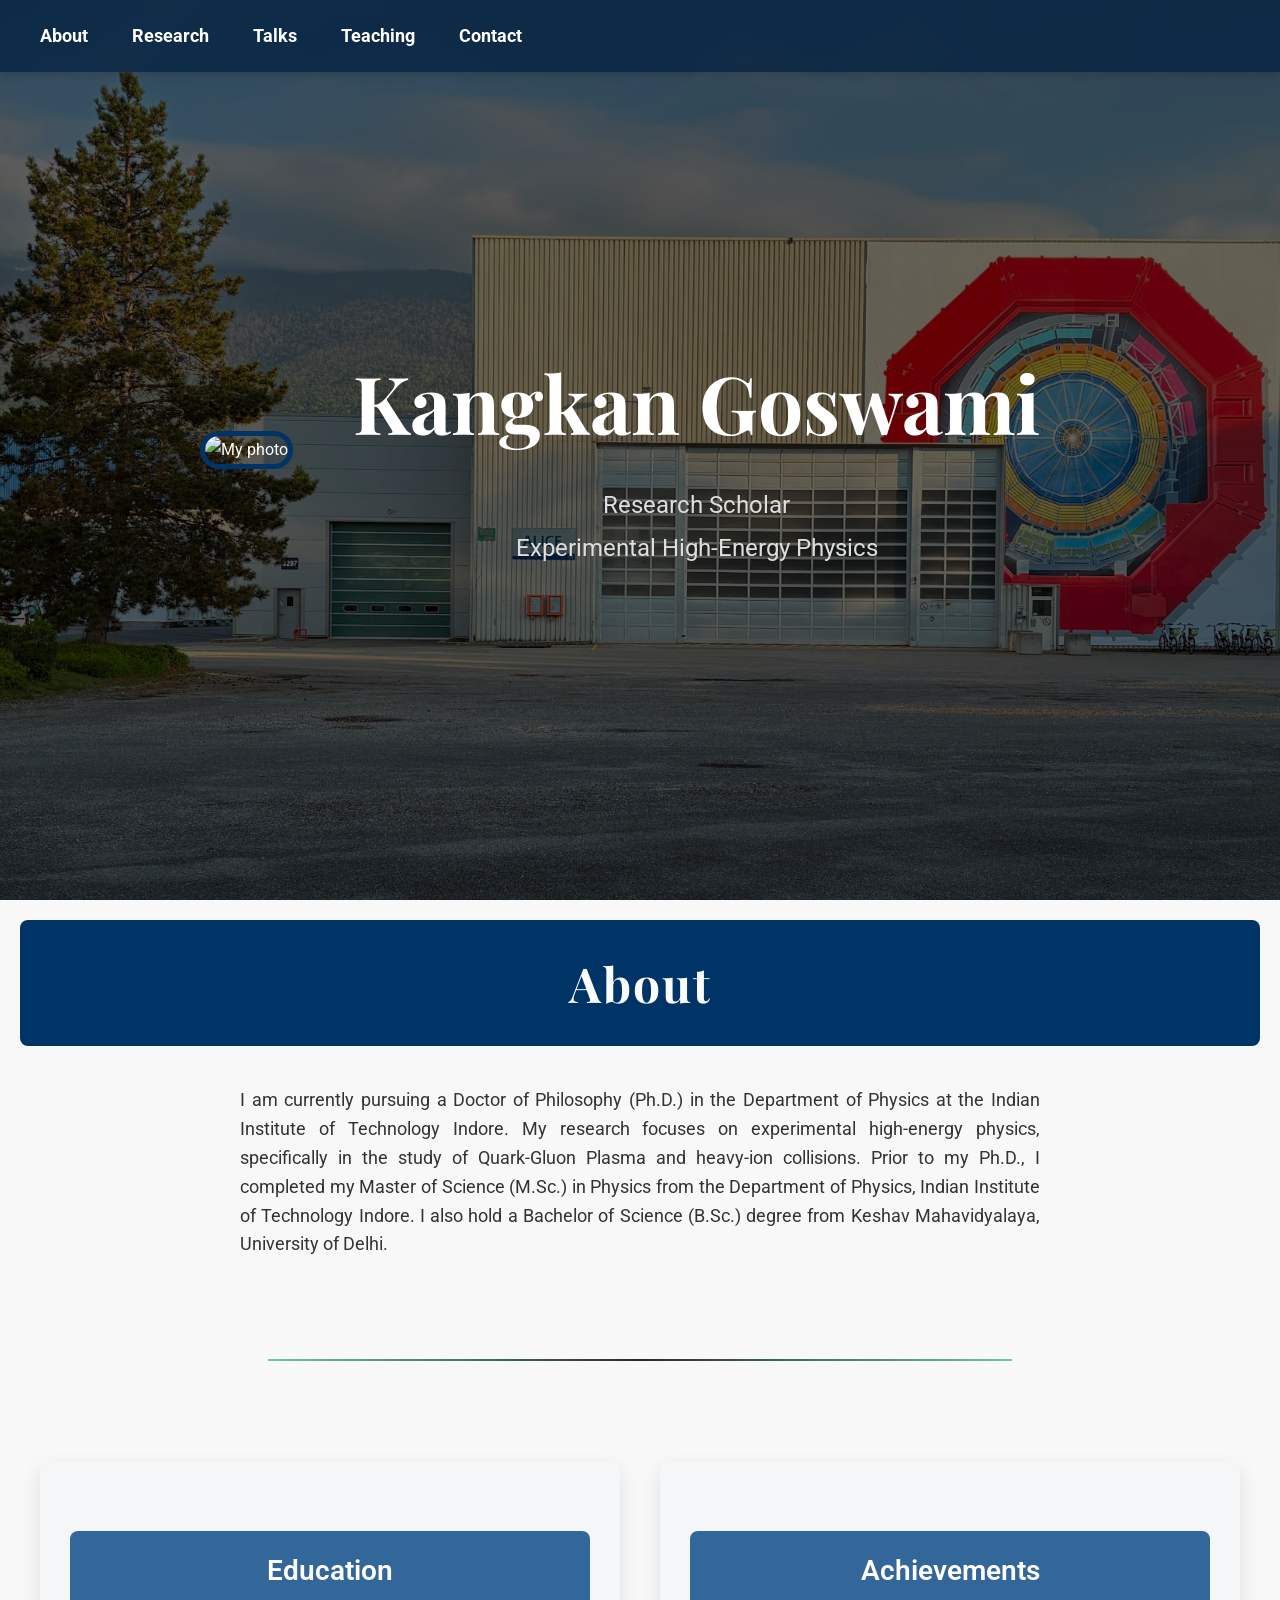
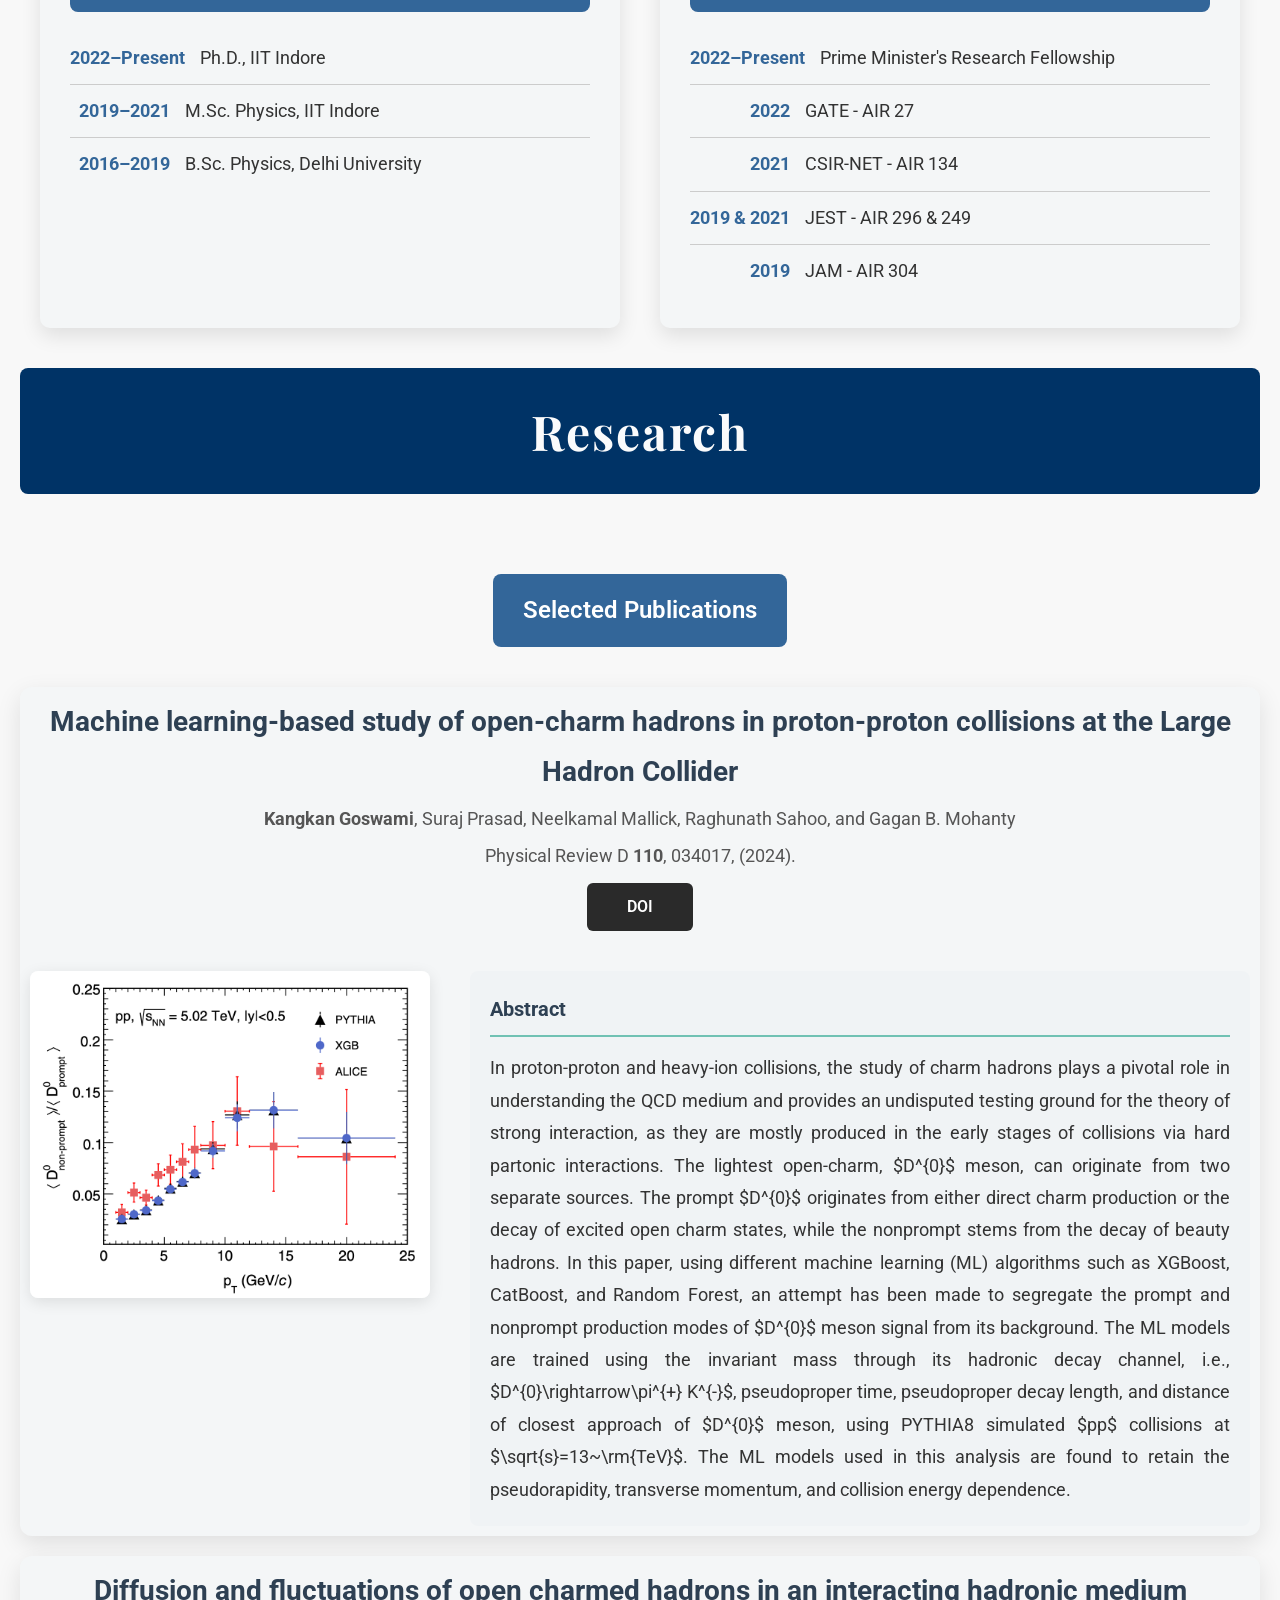
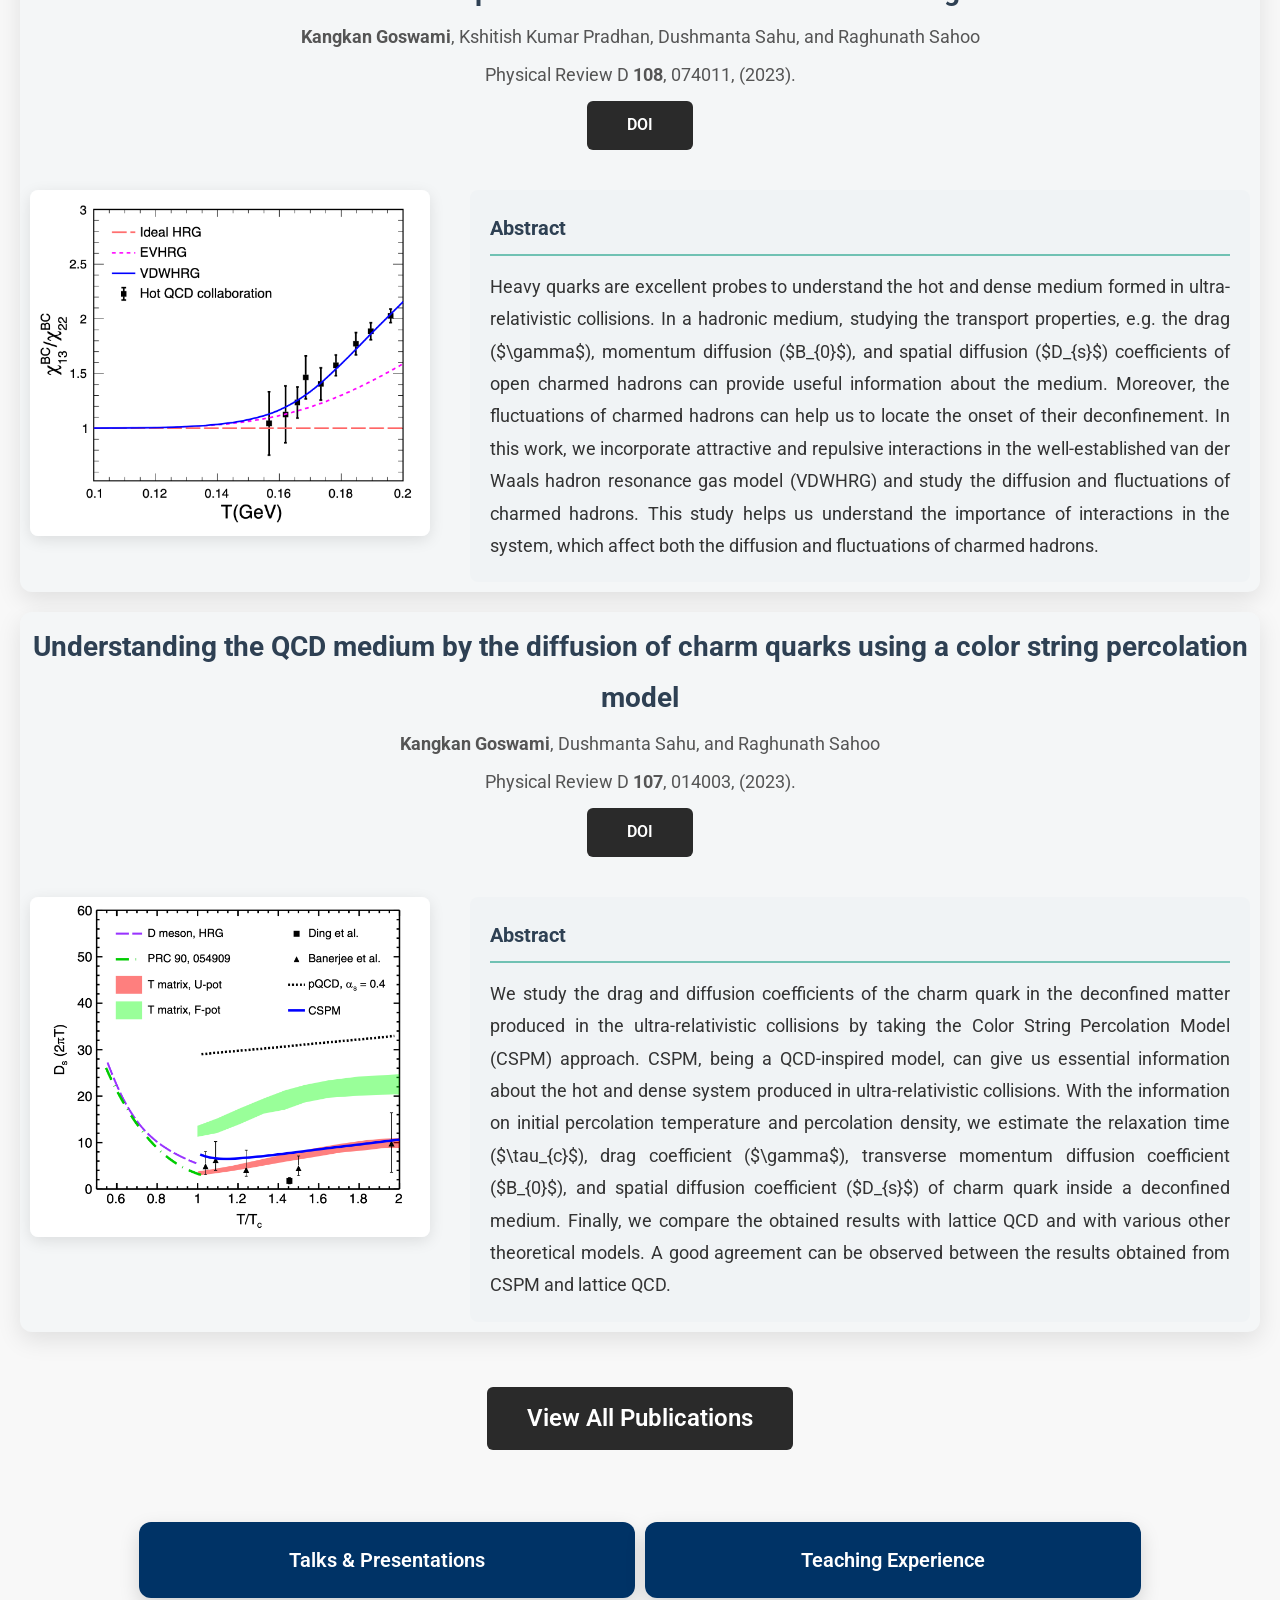
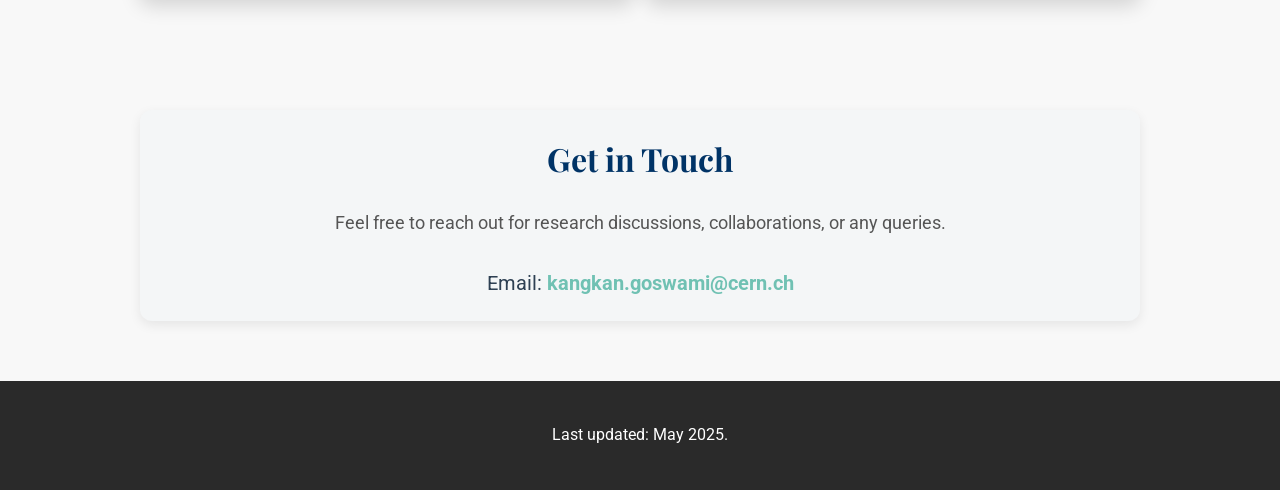
==== index.html @ 50101efd "Update index.html" ====
<!DOCTYPE html>
<html lang="en">
<head>
  <meta charset="UTF-8">
  <meta name="viewport" content="width=device-width, initial-scale=1">
  <title>Kangkan Goswami</title>
  <!-- Google Fonts for typography -->
  <link href="https://fonts.googleapis.com/css2?family=Roboto:wght@400;500;700&family=Playfair+Display:wght@400;700&display=swap" rel="stylesheet">
  
<!---For LaTeX text---->
  <script>
    MathJax = {
      tex: {
        inlineMath: [['$', '$'], ['\\(', '\\)']],
        displayMath: [['$$', '$$'], ['\\[', '\\]']]
      },
      svg: {
        fontCache: 'global'
      }
    };
    </script>
    
    <!-- MathJax Loading -->
    <script src="https://polyfill.io/v3/polyfill.min.js?features=es6"></script>
    <script id="MathJax-script" defer src="https://cdn.jsdelivr.net/npm/mathjax@3/es5/tex-mml-chtml.js"></script>
    
    
    <style>
    /* Reset and Basic Setup */
    * {
      margin: 0;
      padding: 0;
      box-sizing: border-box;
    }

    html, body {
      font-family: 'Roboto', sans-serif;
      background-color: #f8f8f8;
      color: #333;
      scroll-behavior: smooth;
    }

    /* Global Styles */
    body {
      line-height: 1.8;
      overflow-x: hidden;
    }

    header {
  background: #2a2a2a;
  background-image: url('bkg.jpg');
  background-size: cover;
  background-position: center;
  color: #fff;
  height: 100vh;
  display: flex;
  justify-content: center;
  align-items: center;
  text-align: center;
  padding: 0 20px;
  position: relative;
  overflow: hidden;
  animation: slideInHeader 2s ease-out;
}

header::before {
  content: "";
  position: absolute;
  top: 0;
  left: 0;
  width: 100%;
  height: 100%;
  background: rgba(0, 0, 0, 0.6);
  z-index: 1;
}

.header-content {
  display: flex;
  flex-direction: row;
  gap: 60px;
  align-items: center;
  z-index: 2;
}

.text-content {
  margin-right: 40px;
}

.text-content h1 {
  font-family: 'Playfair Display', serif;
  font-size: 80px;
  font-weight: 700;
  margin-bottom: 10px;
  color: #ffffff;
  opacity: 1;
  
}

.text-content p {
  font-size: 24px;
  color: #ddd;
  opacity: 0;
  animation: fadeIn 1s forwards 2s;
}

.image-content img {
  width: 300px;
  height: 300px;
  object-fit: cover;
  border-radius: 20px;
  border: 5px solid #003366;
}
.article-content-wrapper {
  display: flex;
  justify-content: space-between;
  gap: 40px;
  margin-top: 30px;
  align-items: flex-start;
}

.article-plot-single {
  flex: 0 0 40%; /* Don't grow, don't shrink, start at 50% width */
  max-width: 400px; /* Maximum size */
  min-width: 250px; /* Minimum size */
}

.article-plot-single img {
  width: 100%;
  height: auto;
  border-radius: 8px;
  box-shadow: 0 4px 15px rgba(0,0,0,0.1);
}

.article-abstract {
  flex: 1;
  padding: 20px;
  background-color: #f0f3f5;
  border-radius: 8px;
}

.article-abstract h4 {
  font-size: 20px;
  color: #2e4053;
  margin-bottom: 15px;
  padding-bottom: 8px;
  border-bottom: 2px solid #70c1b3;
}

@media (max-width: 768px) {
  .article-content-wrapper {
    flex-direction: column;
  }
  
  .article-plot-single {
    width: 100%;
  }
}

    /* Navbar */
nav {
  position: fixed;
  top: 0;
  width: 100%;
  background-color: rgba(0, 31, 63, 0.7);
  backdrop-filter: blur(8px);
  -webkit-backdrop-filter: blur(8px);
  padding: 20px;
  z-index: 1000;
  box-shadow: 0 4px 6px rgba(0, 0, 0, 0.1);
  animation: slideInNav 1s ease-out;
  transition: top 0.4s ease;
}

nav.hidden {
  top: -100px; /* Hide nav outside viewport */
}

nav a {
  text-decoration: none;
  color: #fff;
  font-weight: bold;
  margin: 0 20px;
  font-size: 18px;
  transition: all 0.3s ease-in-out;
}

nav a:hover {
  color: #c0deb4;
  transform: translateY(-2px);
}

nav a.active {
  color: #70c1b3;
  border-bottom: 2px solid #70c1b3;
}
    /* Section Styles */
    section {
      padding: 20px 20px;
      min-height: 20vh;
      display: flex;
      flex-direction: column;
      justify-content: center;
      align-items: center;
      color: #333;
      animation: fadeIn 1.5s forwards;
    }

  .section-header {
  font-family: 'Playfair Display', serif;
  font-size: 48px;
  font-weight: bold;
  margin-bottom: 40px;
  color: #fafbfc;
  opacity: 1;
  background-color: #003366 ;
  text-align: center;
  width: 100%;
  padding: 20px;
  box-sizing: border-box;
  letter-spacing: 2px; /* NEW: subtle spacing */
  border-radius: 8px; /* NEW: softer design */
}
.description {
  max-width: 800px;
  text-align: justify;
  font-size: 18px;
  line-height: 1.6;
  margin-bottom: 40px;
}
.about-content {
  display: flex;
  flex-wrap: wrap;
  justify-content: center;
  gap: 40px;
  margin-top: 40px;
  width: 100%;
  max-width: 1200px;
}

.about-column {
  flex: 1 1 400px; /* grow, shrink, minimum width */
  background-color: #f4f6f7;
  padding: 30px;
  border-radius: 10px;
  box-shadow: 0px 8px 20px rgba(0, 0, 0, 0.1);
}

.about-column .subheader {
  background-color: #336699;
  color: #ffffff;
  font-size: 28px;
  margin-bottom: 20px;
  text-align: center;
}

.timeline {
  list-style: none;
  padding: 0;
}

.timeline li {
  padding: 10px 0;
  border-bottom: 1px solid #ccc;
  font-size: 18px;
  display: flex;
  align-items: center;
}

.timeline li:last-child {
  border-bottom: none;
}

.year {
  font-weight: bold;
  color: #336699;
  margin-right: 15px;
  min-width: 100px;
  text-align: right;
}
.section-separator {
  border: none;
  height: 2px;
  background: linear-gradient(to right, #70c1b3, #2a2a2a, #70c1b3);
  margin: 60px 0;
  width: 60%;
  opacity: 0.7;
  animation: fadeIn 1s forwards;
}
    .subheader {
      background-color: #336699;
      padding: 15px 30px;
      border-radius: 8px;
      font-size: 24px;
      font-weight: 600;
      color: #ffffff;
      margin-top: 40px;
      margin-bottom: 30px;
      opacity: 1;
    }

.research-article {
  background-color: #f4f6f7;
  padding: 10px;
  margin: 10px 0;
  border-radius: 12px;
  box-shadow: 0 8px 24px rgba(0,0,0,0.1);
  display: flex;
  flex-direction: column;
  gap: 10px;
  animation: fadeIn 1.5s forwards;
}

.article-info {
  text-align: center;
}

.article-title {
  font-size: 28px;
  color: #2e4053;
  margin-bottom: 5px;
}

.article-authors, .article-journal {
  font-size: 18px;
  color: #555;
  margin: 5px 0;
}

.doi-button {
  display: inline-block;
  margin-top: 5px;
  background-color: #2A2A2A;
  color: white;
  padding: 10px 40px;
  border-radius: 6px;
  text-decoration: none;
  font-weight: 600;
  transition: background-color 0.3s;
}

.doi-button:hover {
  background-color: #8ebae7;
  color: #2A2A2A;
  transform: translateY(-1px);
  
}
.contact-section {
  padding: 20px 20px;
  text-align: center;
  background-color: #f4f6f7;
  border-radius: 12px;
  margin: 60px auto;
  max-width: 1000px; /* <-- smaller width */
  box-shadow: 0 4px 12px rgba(0,0,0,0.08);
}

.contact-header {
  font-family: 'Playfair Display', serif;
  font-size: 32px; /* Slightly smaller header */
  color: #003366;
  margin-bottom: 20px;
}

.contact-description {
  font-size: 18px;
  color: #555;
  margin-bottom: 25px;
}

.contact-email {
  font-size: 20px;
  color: #2e4053;
}

.contact-link {
  color: #70c1b3;
  font-weight: bold;
  text-decoration: none;
  transition: color 0.3s;
}

.contact-link:hover {
  color: #003366;
  text-decoration: underline;
}
.article-plots {
  display: flex;
  justify-content: center;
  gap: 20px;
  flex-wrap: wrap;
}

.article-plots img {
  width: 45%;
  height: auto;
  border-radius: 8px;
  box-shadow: 0 4px 15px rgba(0,0,0,0.1);
}

.article-abstract {
  font-size: 18px;
  color: #333;
  text-align: justify;
}
.conference-proceeding {
  background-color: #f4f6f7;
  padding: 20px;
  margin: 30px 0;
  border-radius: 12px;
  box-shadow: 0 8px 24px rgba(0,0,0,0.1);
  text-align: center;
  animation: fadeIn 1.5s forwards;
}

.proceeding-title {
  font-size: 24px;
  color: #2e4053;
  margin-bottom: 10px;
}

.button-container {
  display: flex;
  width: 100%;
  justify-content: center;
  gap: 10px;
  margin-top: 10px;
  margin-bottom: 10px;
  flex-wrap: wrap;
}

.button-container {
  display: flex;
  justify-content: center;
  gap: 10px;
  margin-top: 10px;
  margin-bottom: 10px;
  flex-wrap: wrap;
}

.custom-button {
  flex: 0 0 40%; /* ~40% width */
  text-align: center;
  padding: 20px 0;
  background: #003366;
  color: white;
  text-decoration: none;
  font-size: 20px;
  font-weight: 600;
  border-radius: 12px;
  transition: all 0.4s ease;
  box-shadow: 0px 8px 20px rgba(0, 0, 0, 0.15);
}

.custom-button:hover {
  transform: translateY(-10px);
  background: #ffffff;
  color: #003366;
  box-shadow: 0px 12px 24px rgba(0, 0, 0, 0.2);
}

.proceeding-journal {
  font-size: 18px;
  color: #555;
  margin-bottom: 15px;
}

mjx-container[jax="CHTML"] {
      display: inline-block;
      vertical-align: middle;
    }

    footer {
      background: #2a2a2a;
      color: #fff;
      padding: 40px 20px;
      text-align: center;
      animation: fadeIn 1s forwards 3s;
    }

    a.footer-link {
      color: #70c1b3;
      text-decoration: none;
    }

    a.footer-link:hover {
      text-decoration: underline;
    }

    .highlight {
      color: #70c1b3;
    }


    /* Keyframes */
    @keyframes fadeIn {
      0% { opacity: 0; }
      100% { opacity: 1; }
    }

    @keyframes slideInHeader {
      0% { transform: translateY(-50px); opacity: 0; }
      100% { transform: translateY(0); opacity: 1; }
    }

    @keyframes slideInNav {
      0% { transform: translateY(-100%); }
      100% { transform: translateY(0); }
    }
  </style>
  
</head>

<body>

<nav>
  <a href="index.html#about">About</a>
  <a href="index.html#research">Research</a>
  <a href="talks.html">Talks</a>
  <a href="teaching.html">Teaching</a>
  <a href="index.html#contact">Contact</a>
</nav>

<header>
  <div class="header-content">
    <div class="image-content">
      <img src="kangkan.JPG" alt="My photo">
    </div>
    <div class="text-content">
      <h1>Kangkan Goswami</h1>
      <p>Research Scholar</p>
      <p>Experimental High-Energy Physics</p>
    </div>
  </div>
</header>

<section id="about">
    <div class="section-header">About</div>
    <p class="description">I am currently pursuing a Doctor of Philosophy (Ph.D.) in the Department of Physics at the Indian Institute of Technology Indore. My research focuses on experimental high-energy physics, specifically in the study of Quark-Gluon Plasma and heavy-ion collisions.
        Prior to my Ph.D., I completed my Master of Science (M.Sc.) in Physics from the Department of Physics, Indian Institute of Technology Indore. I also hold a Bachelor of Science (B.Sc.) degree from Keshav Mahavidyalaya, University of Delhi.</p>
        
        <hr class="section-separator">


        <div class="about-content">
          <div class="about-column">
            <div class="subheader">Education</div>
            <ul class="timeline">
              <li><span class="year">2022–Present</span> Ph.D., IIT Indore</li>
              <li><span class="year">2019–2021</span> M.Sc. Physics, IIT Indore</li>
              <li><span class="year">2016–2019</span> B.Sc. Physics, Delhi University</li>
            </ul>
          </div>
          
          <div class="about-column">
            <div class="subheader">Achievements</div>
            <ul class="timeline">
              <li><span class="year">2022–Present</span> Prime Minister's Research Fellowship</li>
              <li><span class="year">2022</span> GATE - AIR 27</li>
              <li><span class="year">2021</span> CSIR-NET - AIR 134</li>
              <li><span class="year">2019 & 2021</span> JEST - AIR 296 & 249</li>
              <li><span class="year">2019</span> JAM - AIR 304</li>
            </ul>
          </div>
        </div>
  </section>

  <section id="research">
    <div class="section-header">Research</div>
    <div class="subheader">Selected Publications</div>

    <div class="research-article">
      <div class="article-info">
        <h3 class="article-title">Machine learning-based study of open-charm hadrons in proton-proton collisions at the Large Hadron Collider</h3>
        <p class="article-authors"><strong>Kangkan Goswami</strong>, Suraj Prasad, Neelkamal Mallick, Raghunath Sahoo, and Gagan B. Mohanty</p>
        <p class="article-journal">Physical Review D <strong>110</strong>, 034017, (2024).</p>
        <a href="https://doi.org/10.1103/PhysRevD.110.034017" target="_blank" class="doi-button">DOI</a>
      </div>
    
      <div class="article-content-wrapper">
        <div class="article-plot-single">
          <img src="Paper3.png" alt="Main plot from the article">
        </div>
        <div class="article-abstract">
          <h4>Abstract</h4>
          <p>In proton-proton and heavy-ion collisions, the study of charm hadrons plays a pivotal role in understanding the QCD medium and provides an undisputed testing ground for the theory of strong interaction, as they are mostly produced in the early stages of collisions via hard partonic interactions. The lightest open-charm, $D^{0}$ meson, can originate from two separate sources. The prompt $D^{0}$ originates from either direct charm production or the decay of excited open charm states, while the nonprompt stems from the decay of beauty hadrons. In this paper, using different machine learning (ML) algorithms such as XGBoost, CatBoost, and Random Forest, an attempt has been made to segregate the prompt and nonprompt production modes of $D^{0}$ meson signal from its background. The ML models are trained using the invariant mass through its hadronic decay channel, i.e., $D^{0}\rightarrow\pi^{+} K^{-}$, pseudoproper time, pseudoproper decay length, and distance of closest approach of $D^{0}$ meson, using PYTHIA8 simulated $pp$ collisions at $\sqrt{s}=13~\rm{TeV}$. The ML models used in this analysis are found to retain the pseudorapidity, transverse momentum, and collision energy dependence. 
          </p>
        </div>
      </div>
    </div>


    <div class="research-article">
      <div class="article-info">
        <h3 class="article-title">Diffusion and fluctuations of open charmed hadrons in an interacting hadronic medium</h3>
        <p class="article-authors"><strong>Kangkan Goswami</strong>, Kshitish Kumar Pradhan, Dushmanta Sahu, and Raghunath Sahoo</p>
        <p class="article-journal">Physical Review D <strong>108</strong>, 074011, (2023).</p>
        <a href="https://doi.org/10.1103/PhysRevD.108.074011" target="_blank" class="doi-button">DOI</a>
      </div>
    
      <div class="article-content-wrapper">
        <div class="article-plot-single">
          <img src="Paper2.png" alt="Main plot from the article">
        </div>
        <div class="article-abstract">
          <h4>Abstract</h4>
          <p>Heavy quarks are excellent probes to understand the hot and dense medium formed in ultra-relativistic collisions. In a hadronic medium, studying the transport properties, e.g. the drag ($\gamma$), momentum diffusion ($B_{0}$), and spatial diffusion ($D_{s}$) coefficients of open charmed hadrons can provide useful information about the medium. Moreover, the fluctuations of charmed hadrons can help us to locate the onset of their deconfinement. In this work, we incorporate attractive and repulsive interactions in the well-established van der Waals hadron resonance gas model (VDWHRG) and study the diffusion and fluctuations of charmed hadrons. This study helps us understand the importance of interactions in the system, which affect both the diffusion and fluctuations of charmed hadrons.

          </p>
        </div>
      </div>
    </div>

    


    <div class="research-article">
      <div class="article-info">
        <h3 class="article-title">Understanding the QCD medium by the diffusion of charm quarks using a color string percolation model</h3>
        <p class="article-authors"><strong>Kangkan Goswami</strong>, Dushmanta Sahu, and Raghunath Sahoo</p>
        <p class="article-journal">Physical Review D <strong>107</strong>, 014003, (2023).</p>
        <a href="https://doi.org/10.1103/PhysRevD.107.014003" target="_blank" class="doi-button">DOI</a>
      </div>
    
      <div class="article-content-wrapper">
        <div class="article-plot-single">
          <img src="Paper1.png" alt="Main plot from the article">
        </div>
        <div class="article-abstract">
          <h4>Abstract</h4>
          <p>We study the drag and diffusion coefficients of the charm quark in the deconfined matter produced in the ultra-relativistic collisions by taking the Color String Percolation Model (CSPM) approach. CSPM, being a QCD-inspired model, can give us essential information about the hot and dense system produced in ultra-relativistic collisions. With the information on initial percolation temperature and percolation density, we estimate the relaxation time ($\tau_{c}$), drag coefficient ($\gamma$), transverse momentum diffusion coefficient ($B_{0}$), and spatial diffusion coefficient ($D_{s}$) of charm quark inside a deconfined medium. Finally, we compare the obtained results with lattice QCD and with various other theoretical models. A good agreement can be observed between the results obtained from CSPM and lattice QCD.

          </p>
        </div>
      </div>
    </div>


    <div style="text-align: center; margin-top: 40px;">
      <a href="publications.html" class="doi-button" style="font-size: 24px;">View All Publications</a>
    </div>
</section>

<section id="teaching">
  <div class="button-container">
    <a href="talks.html" class="custom-button talks">Talks & Presentations</a>
    <a href="teaching.html" class="custom-button teaching">Teaching Experience</a>
  </div>
  
</section>

<section id="contact" class="contact-section">
  <h2 class="contact-header">Get in Touch</h2>
  <p class="contact-description">Feel free to reach out for research discussions, collaborations, or any queries.</p>
  <p class="contact-email">Email: <a class="contact-link" href="mailto:kangkan.goswami@cern.ch">kangkan.goswami@cern.ch</a></p>
</section>

<footer>
  Last updated: May 2025. 
</footer>

<script>
  document.addEventListener("DOMContentLoaded", function() {
    let lastScrollTop = 0;
    const nav = document.querySelector("nav");
  
    window.addEventListener("scroll", function() {
      let scrollTop = window.pageYOffset || document.documentElement.scrollTop;
  
      if (scrollTop > lastScrollTop) {
        // Scroll down
        nav.classList.add("hidden");
      } else {
        // Scroll up
        nav.classList.remove("hidden");
      }
      lastScrollTop = scrollTop;
    });
  });
  </script>
</body>
</html>
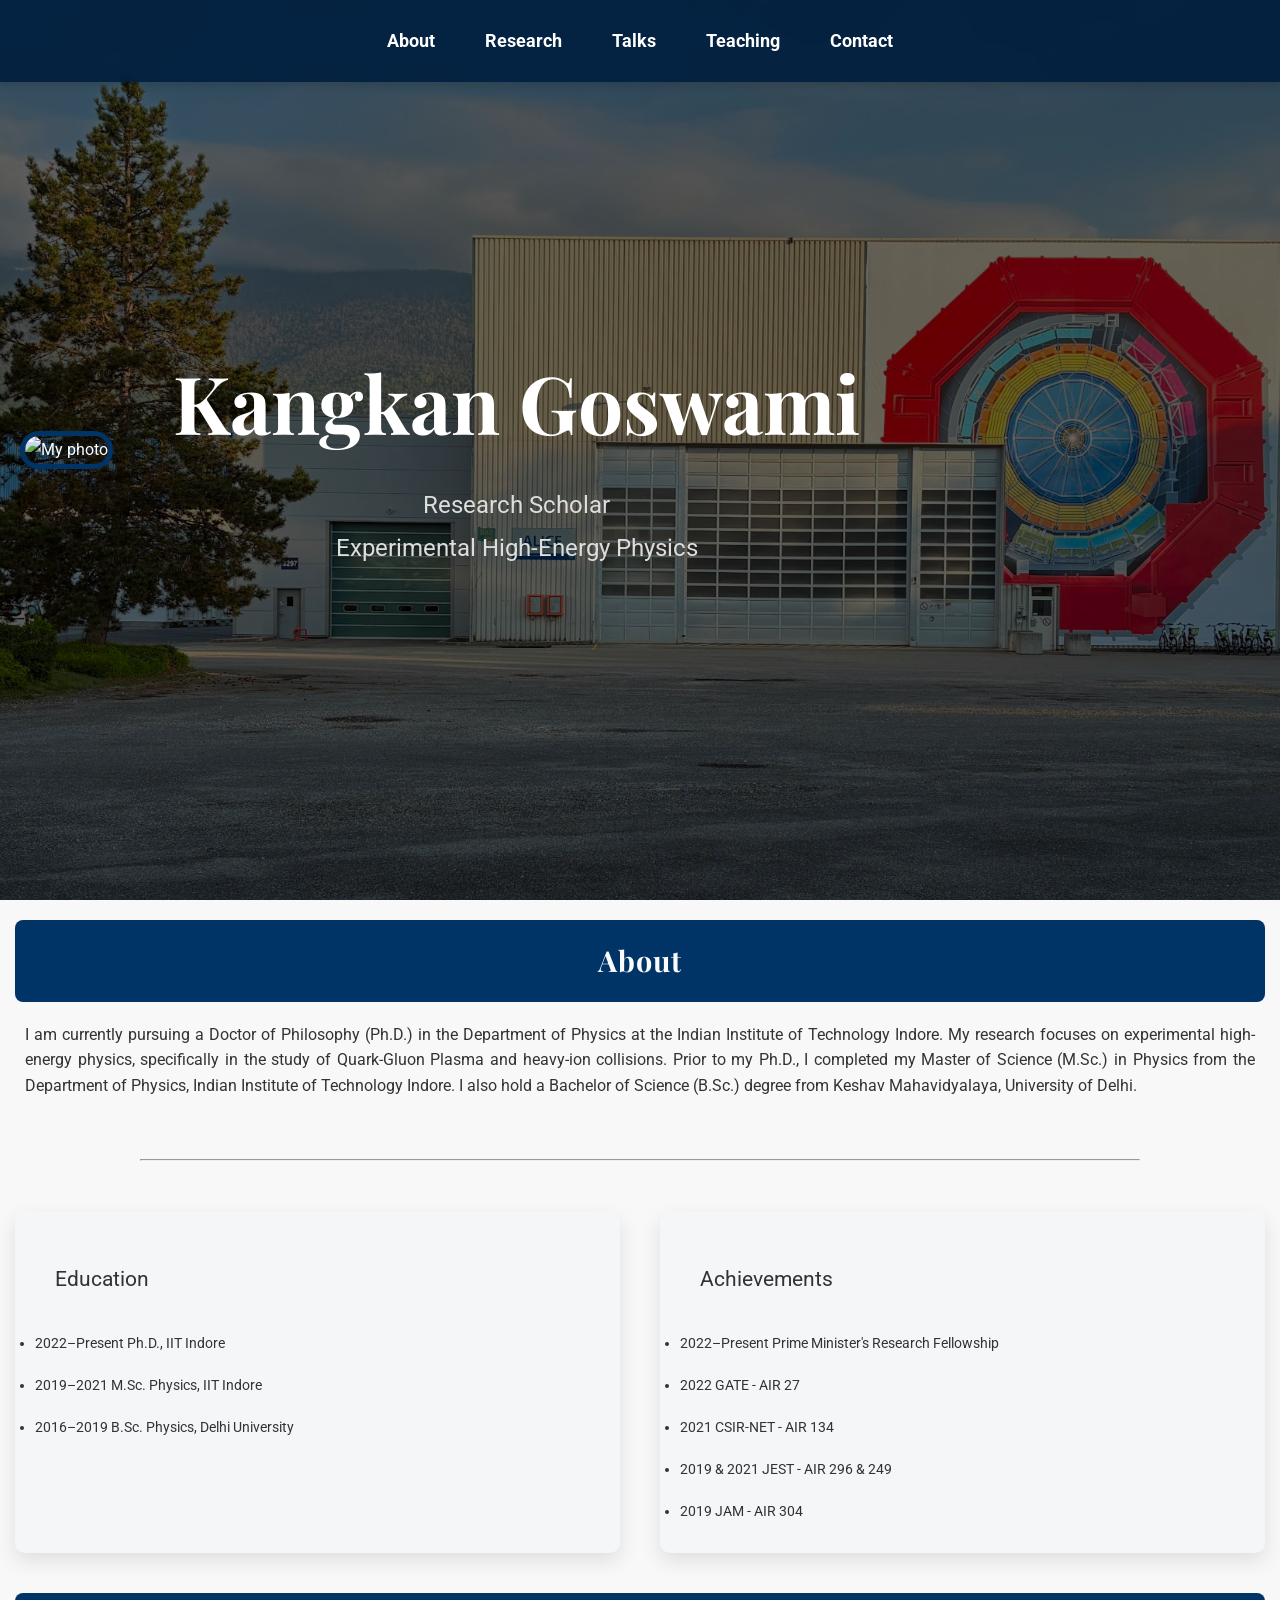
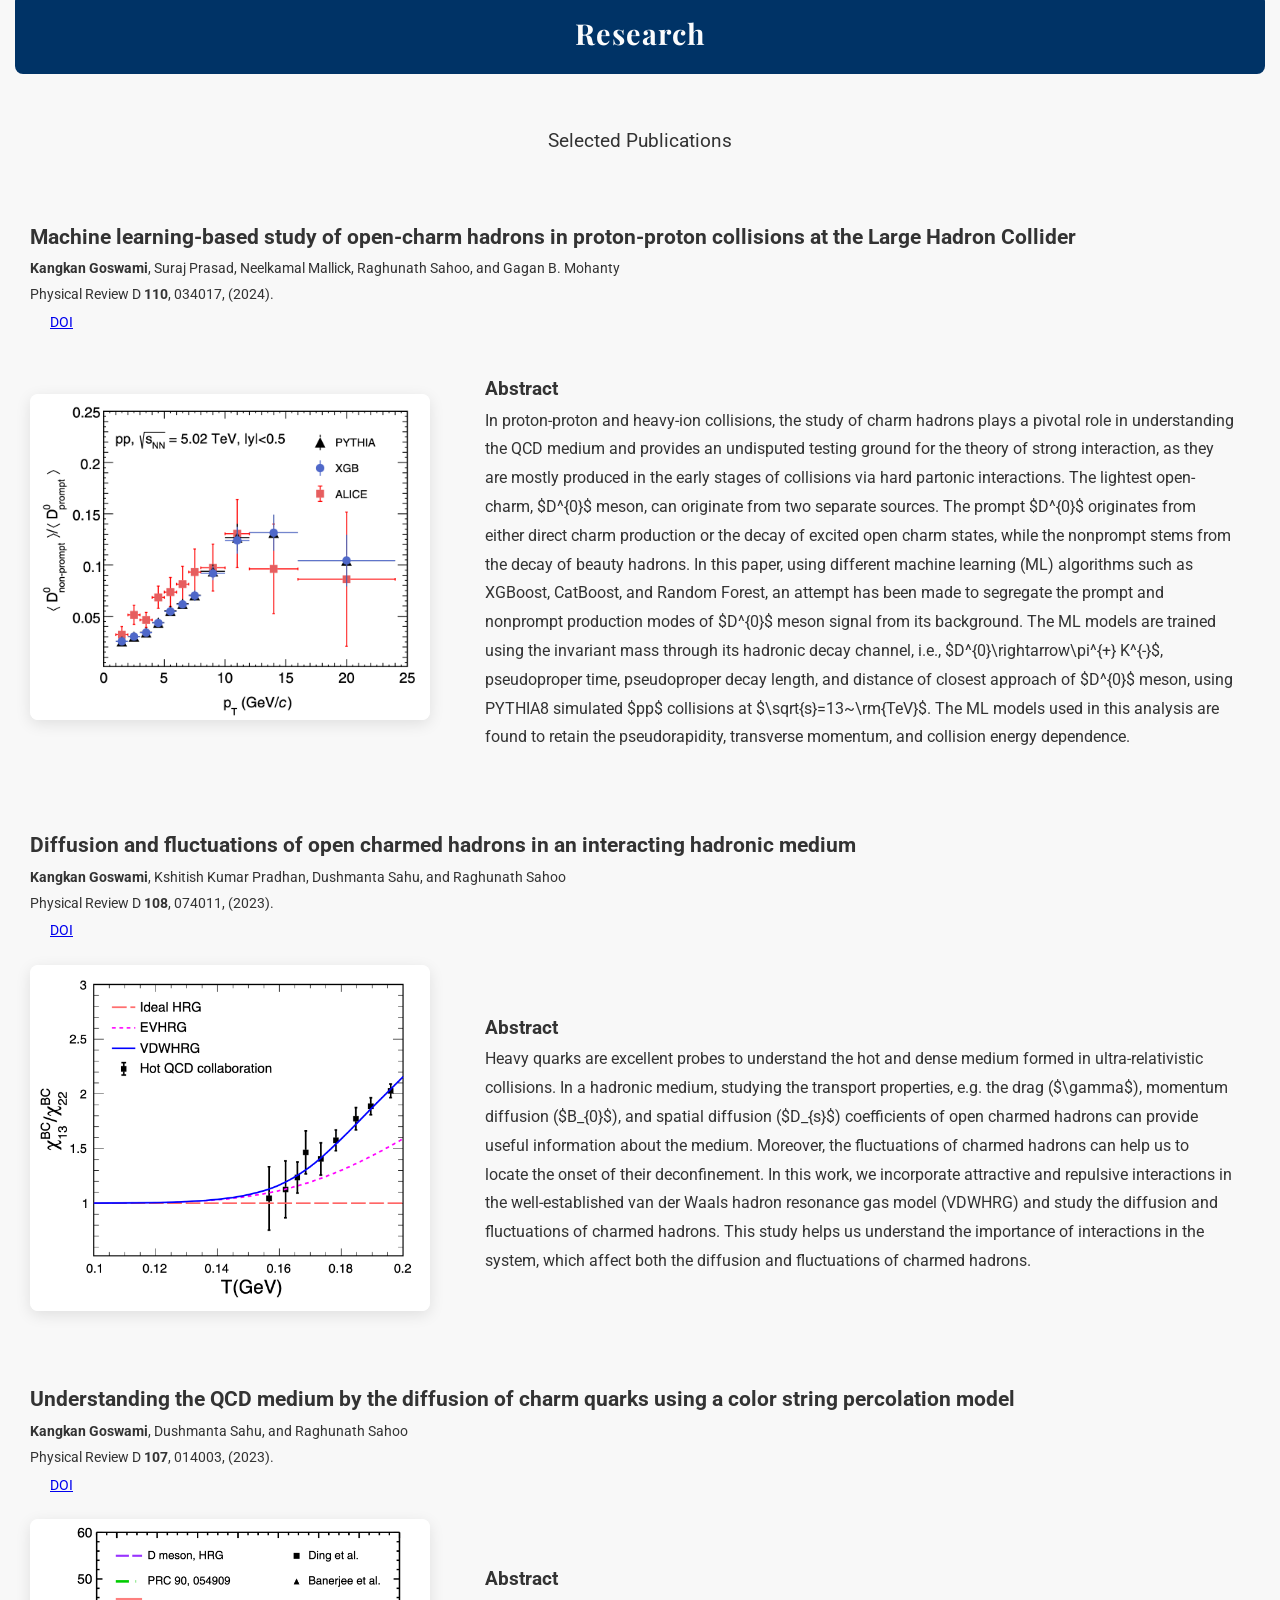
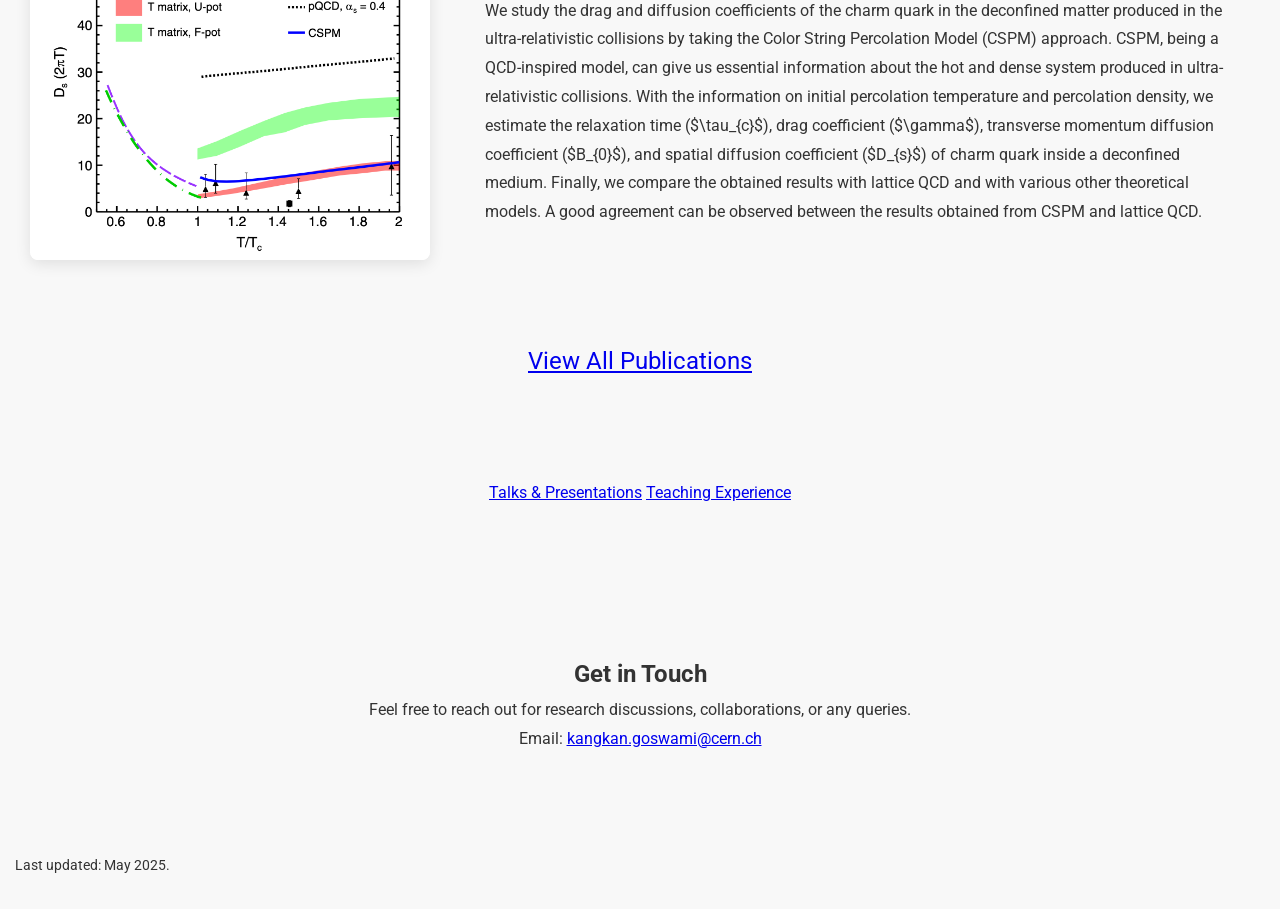
==== commit 8f57cd30: "Update index.html" ====
--- a/index.html
+++ b/index.html
@@ -2,7 +2,7 @@
 <html lang="en">
 <head>
   <meta charset="UTF-8">
-  <meta name="viewport" content="width=device-width, initial-scale=1">
+  <meta name="viewport" content="width=device-width, initial-scale=1.0, maximum-scale=1.0, user-scalable=no">
   <title>Kangkan Goswami</title>
   <!-- Google Fonts for typography -->
   <link href="https://fonts.googleapis.com/css2?family=Roboto:wght@400;500;700&family=Playfair+Display:wght@400;700&display=swap" rel="stylesheet">
@@ -47,155 +47,138 @@
     }
 
     header {
-  background: #2a2a2a;
-  background-image: url('bkg.jpg');
-  background-size: cover;
-  background-position: center;
-  color: #fff;
-  height: 100vh;
-  display: flex;
-  justify-content: center;
-  align-items: center;
-  text-align: center;
-  padding: 0 20px;
-  position: relative;
-  overflow: hidden;
-  animation: slideInHeader 2s ease-out;
-}
-
-header::before {
-  content: "";
-  position: absolute;
-  top: 0;
-  left: 0;
-  width: 100%;
-  height: 100%;
-  background: rgba(0, 0, 0, 0.6);
-  z-index: 1;
-}
-
-.header-content {
-  display: flex;
-  flex-direction: row;
-  gap: 60px;
-  align-items: center;
-  z-index: 2;
-}
-
-.text-content {
-  margin-right: 40px;
-}
-
-.text-content h1 {
-  font-family: 'Playfair Display', serif;
-  font-size: 80px;
-  font-weight: 700;
-  margin-bottom: 10px;
-  color: #ffffff;
-  opacity: 1;
-  
-}
-
-.text-content p {
-  font-size: 24px;
-  color: #ddd;
-  opacity: 0;
-  animation: fadeIn 1s forwards 2s;
-}
-
-.image-content img {
-  width: 300px;
-  height: 300px;
-  object-fit: cover;
-  border-radius: 20px;
-  border: 5px solid #003366;
-}
-.article-content-wrapper {
-  display: flex;
-  justify-content: space-between;
-  gap: 40px;
-  margin-top: 30px;
-  align-items: flex-start;
-}
-
-.article-plot-single {
-  flex: 0 0 40%; /* Don't grow, don't shrink, start at 50% width */
-  max-width: 400px; /* Maximum size */
-  min-width: 250px; /* Minimum size */
-}
-
-.article-plot-single img {
-  width: 100%;
-  height: auto;
-  border-radius: 8px;
-  box-shadow: 0 4px 15px rgba(0,0,0,0.1);
-}
-
-.article-abstract {
-  flex: 1;
-  padding: 20px;
-  background-color: #f0f3f5;
-  border-radius: 8px;
-}
-
-.article-abstract h4 {
-  font-size: 20px;
-  color: #2e4053;
-  margin-bottom: 15px;
-  padding-bottom: 8px;
-  border-bottom: 2px solid #70c1b3;
-}
-
-@media (max-width: 768px) {
-  .article-content-wrapper {
-    flex-direction: column;
-  }
-  
-  .article-plot-single {
-    width: 100%;
-  }
-}
+      background: #2a2a2a;
+      background-image: url('bkg.jpg');
+      background-size: cover;
+      background-position: center;
+      color: #fff;
+      height: auto;
+      min-height: 100vh;
+      display: flex;
+      justify-content: center;
+      align-items: center;
+      text-align: center;
+      padding: 80px 20px 40px;
+      position: relative;
+      overflow: hidden;
+      animation: slideInHeader 2s ease-out;
+    }
+
+    header::before {
+      content: "";
+      position: absolute;
+      top: 0;
+      left: 0;
+      width: 100%;
+      height: 100%;
+      background: rgba(0, 0, 0, 0.6);
+      z-index: 1;
+    }
+
+    .header-content {
+      display: flex;
+      flex-direction: column;
+      gap: 30px;
+      align-items: center;
+      z-index: 2;
+      width: 100%;
+    }
+
+    .text-content {
+      margin-right: 0;
+      order: 2;
+    }
+
+    .text-content h1 {
+      font-family: 'Playfair Display', serif;
+      font-size: 2.5rem;
+      font-weight: 700;
+      margin-bottom: 10px;
+      color: #ffffff;
+      opacity: 1;
+    }
+
+    .text-content p {
+      font-size: 1.1rem;
+      color: #ddd;
+      opacity: 0;
+      animation: fadeIn 1s forwards 2s;
+    }
+
+    .image-content img {
+      width: 200px;
+      height: 200px;
+      object-fit: cover;
+      border-radius: 20px;
+      border: 5px solid #003366;
+      order: 1;
+    }
+
+    .article-content-wrapper {
+      display: flex;
+      flex-direction: column;
+      gap: 20px;
+      margin-top: 20px;
+      align-items: center;
+    }
+
+    .article-plot-single {
+      width: 100%;
+      max-width: 400px;
+    }
+
+    .article-plot-single img {
+      width: 100%;
+      height: auto;
+      border-radius: 8px;
+      box-shadow: 0 4px 15px rgba(0,0,0,0.1);
+    }
+
+    .article-abstract {
+      width: 100%;
+      padding: 15px;
+    }
+
+    .article-abstract h4 {
+      font-size: 1.2rem;
+    }
 
     /* Navbar */
-nav {
-  position: fixed;
-  top: 0;
-  width: 100%;
-  background-color: rgba(0, 31, 63, 0.7);
-  backdrop-filter: blur(8px);
-  -webkit-backdrop-filter: blur(8px);
-  padding: 20px;
-  z-index: 1000;
-  box-shadow: 0 4px 6px rgba(0, 0, 0, 0.1);
-  animation: slideInNav 1s ease-out;
-  transition: top 0.4s ease;
-}
-
-nav.hidden {
-  top: -100px; /* Hide nav outside viewport */
-}
-
-nav a {
-  text-decoration: none;
-  color: #fff;
-  font-weight: bold;
-  margin: 0 20px;
-  font-size: 18px;
-  transition: all 0.3s ease-in-out;
-}
-
-nav a:hover {
-  color: #c0deb4;
-  transform: translateY(-2px);
-}
-
-nav a.active {
-  color: #70c1b3;
-  border-bottom: 2px solid #70c1b3;
-}
+    nav {
+      position: fixed;
+      top: 0;
+      width: 100%;
+      background-color: rgba(0, 31, 63, 0.9);
+      backdrop-filter: blur(8px);
+      -webkit-backdrop-filter: blur(8px);
+      padding: 15px 10px;
+      z-index: 1000;
+      box-shadow: 0 4px 6px rgba(0, 0, 0, 0.1);
+      animation: slideInNav 1s ease-out;
+      transition: top 0.4s ease;
+      display: flex;
+      flex-wrap: wrap;
+      justify-content: center;
+      gap: 10px;
+    }
+
+    nav.hidden {
+      top: -100px;
+    }
+
+    nav a {
+      text-decoration: none;
+      color: #fff;
+      font-weight: bold;
+      margin: 0 10px;
+      font-size: 0.9rem;
+      transition: all 0.3s ease-in-out;
+      padding: 5px 0;
+    }
+
     /* Section Styles */
     section {
-      padding: 20px 20px;
+      padding: 20px 15px;
       min-height: 20vh;
       display: flex;
       flex-direction: column;
@@ -205,291 +188,204 @@
       animation: fadeIn 1.5s forwards;
     }
 
-  .section-header {
-  font-family: 'Playfair Display', serif;
-  font-size: 48px;
-  font-weight: bold;
-  margin-bottom: 40px;
-  color: #fafbfc;
-  opacity: 1;
-  background-color: #003366 ;
-  text-align: center;
-  width: 100%;
-  padding: 20px;
-  box-sizing: border-box;
-  letter-spacing: 2px; /* NEW: subtle spacing */
-  border-radius: 8px; /* NEW: softer design */
-}
-.description {
-  max-width: 800px;
-  text-align: justify;
-  font-size: 18px;
-  line-height: 1.6;
-  margin-bottom: 40px;
-}
-.about-content {
-  display: flex;
-  flex-wrap: wrap;
-  justify-content: center;
-  gap: 40px;
-  margin-top: 40px;
-  width: 100%;
-  max-width: 1200px;
-}
-
-.about-column {
-  flex: 1 1 400px; /* grow, shrink, minimum width */
-  background-color: #f4f6f7;
-  padding: 30px;
-  border-radius: 10px;
-  box-shadow: 0px 8px 20px rgba(0, 0, 0, 0.1);
-}
-
-.about-column .subheader {
-  background-color: #336699;
-  color: #ffffff;
-  font-size: 28px;
-  margin-bottom: 20px;
-  text-align: center;
-}
-
-.timeline {
-  list-style: none;
-  padding: 0;
-}
-
-.timeline li {
-  padding: 10px 0;
-  border-bottom: 1px solid #ccc;
-  font-size: 18px;
-  display: flex;
-  align-items: center;
-}
-
-.timeline li:last-child {
-  border-bottom: none;
-}
-
-.year {
-  font-weight: bold;
-  color: #336699;
-  margin-right: 15px;
-  min-width: 100px;
-  text-align: right;
-}
-.section-separator {
-  border: none;
-  height: 2px;
-  background: linear-gradient(to right, #70c1b3, #2a2a2a, #70c1b3);
-  margin: 60px 0;
-  width: 60%;
-  opacity: 0.7;
-  animation: fadeIn 1s forwards;
-}
+    .section-header {
+      font-family: 'Playfair Display', serif;
+      font-size: 1.8rem;
+      font-weight: bold;
+      margin-bottom: 20px;
+      color: #fafbfc;
+      background-color: #003366;
+      text-align: center;
+      width: 100%;
+      padding: 15px;
+      letter-spacing: 1px;
+      border-radius: 8px;
+    }
+
+    .description {
+      max-width: 100%;
+      text-align: justify;
+      font-size: 1rem;
+      line-height: 1.6;
+      margin-bottom: 30px;
+      padding: 0 10px;
+    }
+
+    .about-content {
+      display: flex;
+      flex-direction: column;
+      gap: 20px;
+      margin-top: 20px;
+      width: 100%;
+    }
+
+    .about-column {
+      width: 100%;
+      background-color: #f4f6f7;
+      padding: 20px;
+      border-radius: 10px;
+      box-shadow: 0px 8px 20px rgba(0, 0, 0, 0.1);
+    }
+
+    .about-column .subheader {
+      font-size: 1.3rem;
+      margin-bottom: 15px;
+    }
+
+    .timeline li {
+      padding: 8px 0;
+      font-size: 0.9rem;
+    }
+
+    .year {
+      min-width: 80px;
+    }
+
+    .section-separator {
+      margin: 30px 0;
+      width: 80%;
+    }
+
     .subheader {
-      background-color: #336699;
-      padding: 15px 30px;
-      border-radius: 8px;
-      font-size: 24px;
-      font-weight: 600;
-      color: #ffffff;
-      margin-top: 40px;
-      margin-bottom: 30px;
-      opacity: 1;
-    }
-
-.research-article {
-  background-color: #f4f6f7;
-  padding: 10px;
-  margin: 10px 0;
-  border-radius: 12px;
-  box-shadow: 0 8px 24px rgba(0,0,0,0.1);
-  display: flex;
-  flex-direction: column;
-  gap: 10px;
-  animation: fadeIn 1.5s forwards;
-}
-
-.article-info {
-  text-align: center;
-}
-
-.article-title {
-  font-size: 28px;
-  color: #2e4053;
-  margin-bottom: 5px;
-}
-
-.article-authors, .article-journal {
-  font-size: 18px;
-  color: #555;
-  margin: 5px 0;
-}
-
-.doi-button {
-  display: inline-block;
-  margin-top: 5px;
-  background-color: #2A2A2A;
-  color: white;
-  padding: 10px 40px;
-  border-radius: 6px;
-  text-decoration: none;
-  font-weight: 600;
-  transition: background-color 0.3s;
-}
-
-.doi-button:hover {
-  background-color: #8ebae7;
-  color: #2A2A2A;
-  transform: translateY(-1px);
-  
-}
-.contact-section {
-  padding: 20px 20px;
-  text-align: center;
-  background-color: #f4f6f7;
-  border-radius: 12px;
-  margin: 60px auto;
-  max-width: 1000px; /* <-- smaller width */
-  box-shadow: 0 4px 12px rgba(0,0,0,0.08);
-}
-
-.contact-header {
-  font-family: 'Playfair Display', serif;
-  font-size: 32px; /* Slightly smaller header */
-  color: #003366;
-  margin-bottom: 20px;
-}
-
-.contact-description {
-  font-size: 18px;
-  color: #555;
-  margin-bottom: 25px;
-}
-
-.contact-email {
-  font-size: 20px;
-  color: #2e4053;
-}
-
-.contact-link {
-  color: #70c1b3;
-  font-weight: bold;
-  text-decoration: none;
-  transition: color 0.3s;
-}
-
-.contact-link:hover {
-  color: #003366;
-  text-decoration: underline;
-}
-.article-plots {
-  display: flex;
-  justify-content: center;
-  gap: 20px;
-  flex-wrap: wrap;
-}
-
-.article-plots img {
-  width: 45%;
-  height: auto;
-  border-radius: 8px;
-  box-shadow: 0 4px 15px rgba(0,0,0,0.1);
-}
-
-.article-abstract {
-  font-size: 18px;
-  color: #333;
-  text-align: justify;
-}
-.conference-proceeding {
-  background-color: #f4f6f7;
-  padding: 20px;
-  margin: 30px 0;
-  border-radius: 12px;
-  box-shadow: 0 8px 24px rgba(0,0,0,0.1);
-  text-align: center;
-  animation: fadeIn 1.5s forwards;
-}
-
-.proceeding-title {
-  font-size: 24px;
-  color: #2e4053;
-  margin-bottom: 10px;
-}
-
-.button-container {
-  display: flex;
-  width: 100%;
-  justify-content: center;
-  gap: 10px;
-  margin-top: 10px;
-  margin-bottom: 10px;
-  flex-wrap: wrap;
-}
-
-.button-container {
-  display: flex;
-  justify-content: center;
-  gap: 10px;
-  margin-top: 10px;
-  margin-bottom: 10px;
-  flex-wrap: wrap;
-}
-
-.custom-button {
-  flex: 0 0 40%; /* ~40% width */
-  text-align: center;
-  padding: 20px 0;
-  background: #003366;
-  color: white;
-  text-decoration: none;
-  font-size: 20px;
-  font-weight: 600;
-  border-radius: 12px;
-  transition: all 0.4s ease;
-  box-shadow: 0px 8px 20px rgba(0, 0, 0, 0.15);
-}
-
-.custom-button:hover {
-  transform: translateY(-10px);
-  background: #ffffff;
-  color: #003366;
-  box-shadow: 0px 12px 24px rgba(0, 0, 0, 0.2);
-}
-
-.proceeding-journal {
-  font-size: 18px;
-  color: #555;
-  margin-bottom: 15px;
-}
-
-mjx-container[jax="CHTML"] {
-      display: inline-block;
-      vertical-align: middle;
+      font-size: 1.2rem;
+      margin-top: 20px;
+      margin-bottom: 20px;
+      padding: 10px 20px;
+    }
+
+    .research-article {
+      padding: 15px;
+      margin: 15px 0;
+    }
+
+    .article-title {
+      font-size: 1.3rem;
+    }
+
+    .article-authors, .article-journal {
+      font-size: 0.9rem;
+    }
+
+    .doi-button {
+      padding: 8px 20px;
+      font-size: 0.9rem;
+    }
+
+    .contact-section {
+      padding: 20px;
+      margin: 30px auto;
+      width: 95%;
+    }
+
+    .contact-header {
+      font-size: 1.5rem;
+    }
+
+    .contact-description {
+      font-size: 1rem;
+    }
+
+    .contact-email {
+      font-size: 1rem;
+    }
+
+    .article-plots img {
+      width: 100%;
+      margin-bottom: 15px;
+    }
+
+    .article-abstract {
+      font-size: 1rem;
+    }
+
+    .conference-proceeding {
+      padding: 15px;
+      margin: 20px 0;
+    }
+
+    .proceeding-title {
+      font-size: 1.2rem;
+    }
+
+    .button-container {
+      flex-direction: column;
+      gap: 15px;
+    }
+
+    .custom-button {
+      width: 100%;
+      padding: 15px 0;
+      font-size: 1rem;
+    }
+
+    .proceeding-journal {
+      font-size: 0.9rem;
     }
 
     footer {
-      background: #2a2a2a;
-      color: #fff;
-      padding: 40px 20px;
-      text-align: center;
-      animation: fadeIn 1s forwards 3s;
-    }
-
-    a.footer-link {
-      color: #70c1b3;
-      text-decoration: none;
-    }
-
-    a.footer-link:hover {
-      text-decoration: underline;
-    }
-
-    .highlight {
-      color: #70c1b3;
-    }
-
+      padding: 30px 15px;
+      font-size: 0.9rem;
+    }
+
+    /* Larger screens */
+    @media (min-width: 768px) {
+      header {
+        height: 100vh;
+        padding: 0 20px;
+      }
+
+      .header-content {
+        flex-direction: row;
+        gap: 60px;
+      }
+
+      .text-content {
+        margin-right: 40px;
+        order: initial;
+      }
+
+      .text-content h1 {
+        font-size: 80px;
+      }
+
+      .text-content p {
+        font-size: 24px;
+      }
+
+      .image-content img {
+        width: 300px;
+        height: 300px;
+        order: initial;
+      }
+
+      .article-content-wrapper {
+        flex-direction: row;
+        gap: 40px;
+      }
+
+      .about-content {
+        flex-direction: row;
+        gap: 40px;
+      }
+
+      .button-container {
+        flex-direction: row;
+      }
+
+      .custom-button {
+        flex: 0 0 40%;
+      }
+
+      nav {
+        flex-wrap: nowrap;
+        padding: 20px;
+      }
+
+      nav a {
+        font-size: 18px;
+        margin: 0 20px;
+      }
+    }
 
     /* Keyframes */
     @keyframes fadeIn {
@@ -507,11 +403,10 @@
       100% { transform: translateY(0); }
     }
   </style>
-  
 </head>
 
 <body>
-
+<!-- Rest of the HTML content remains exactly the same -->
 <nav>
   <a href="index.html#about">About</a>
   <a href="index.html#research">Research</a>
@@ -523,7 +418,7 @@
 <header>
   <div class="header-content">
     <div class="image-content">
-      <img src="kangkan.JPG" alt="My photo">
+      <img src="/MyWebsite/kangkan.JPG" alt="My photo">
     </div>
     <div class="text-content">
       <h1>Kangkan Goswami</h1>
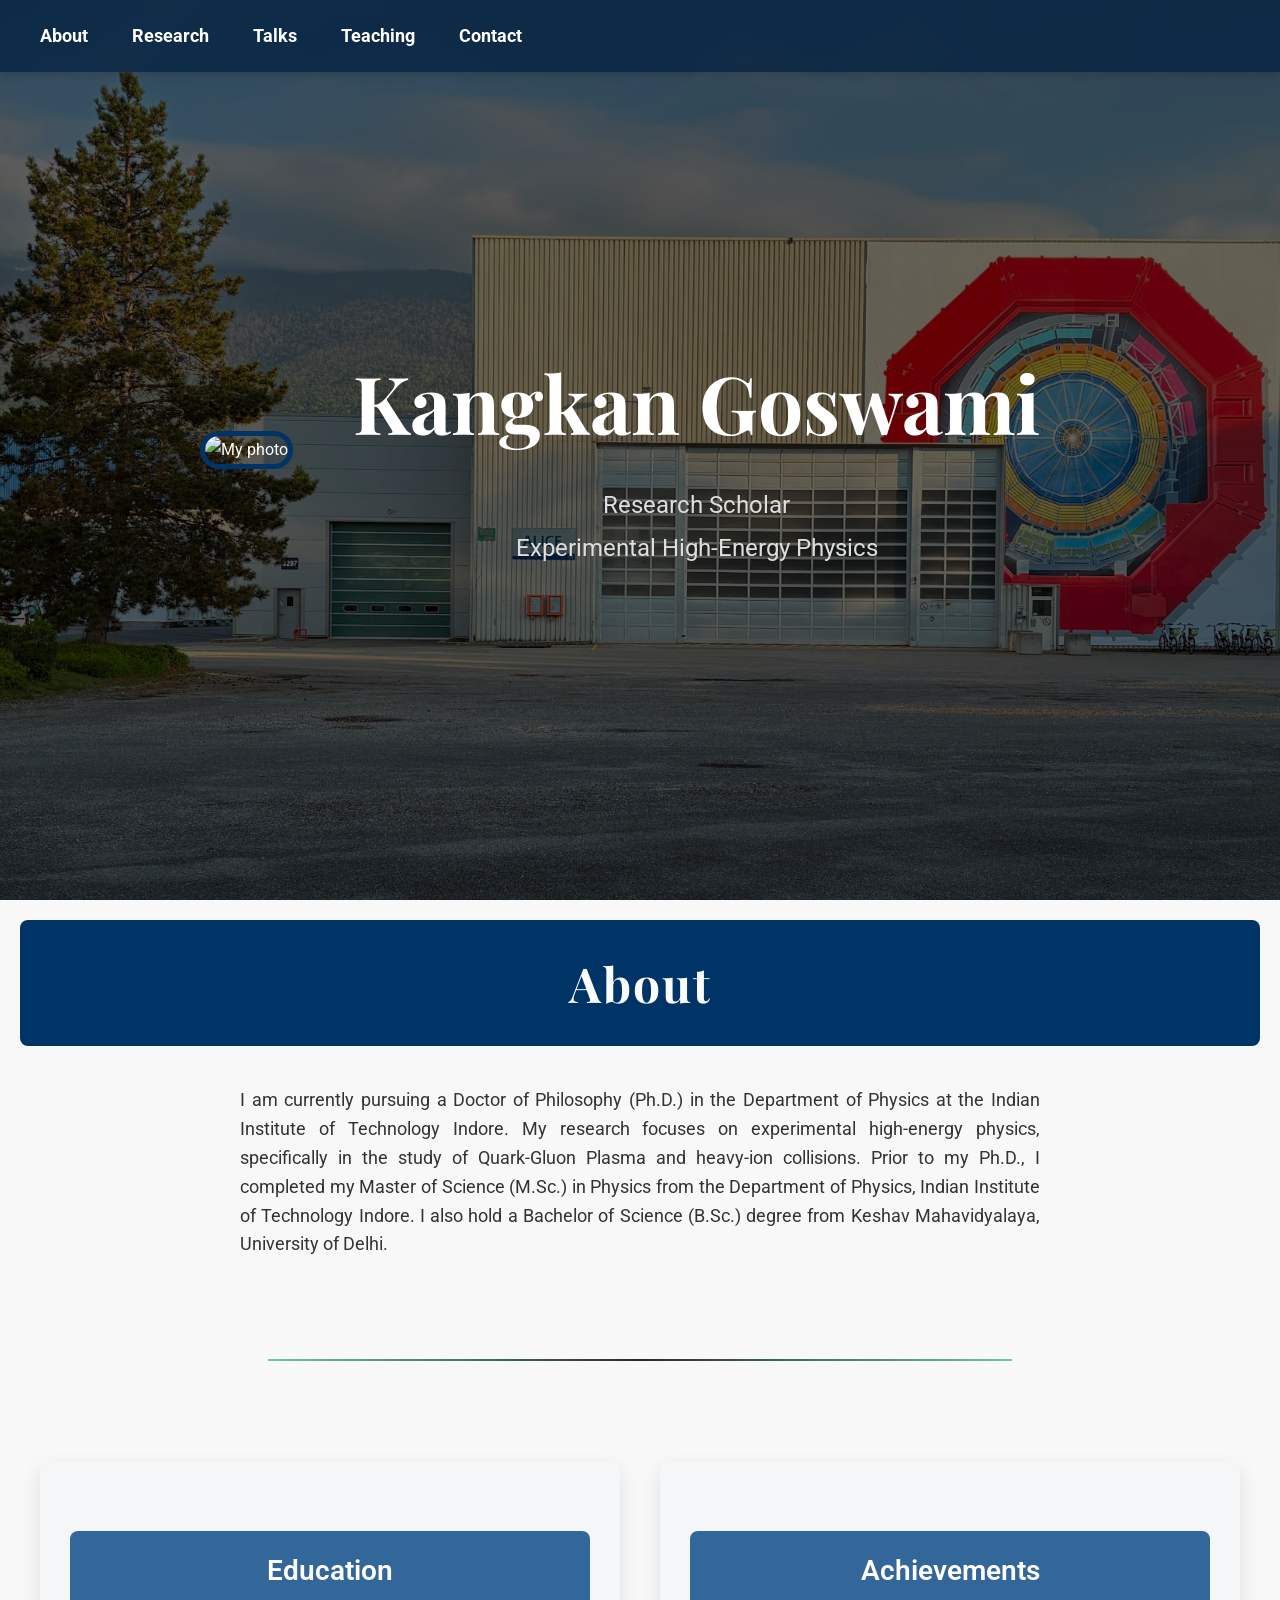
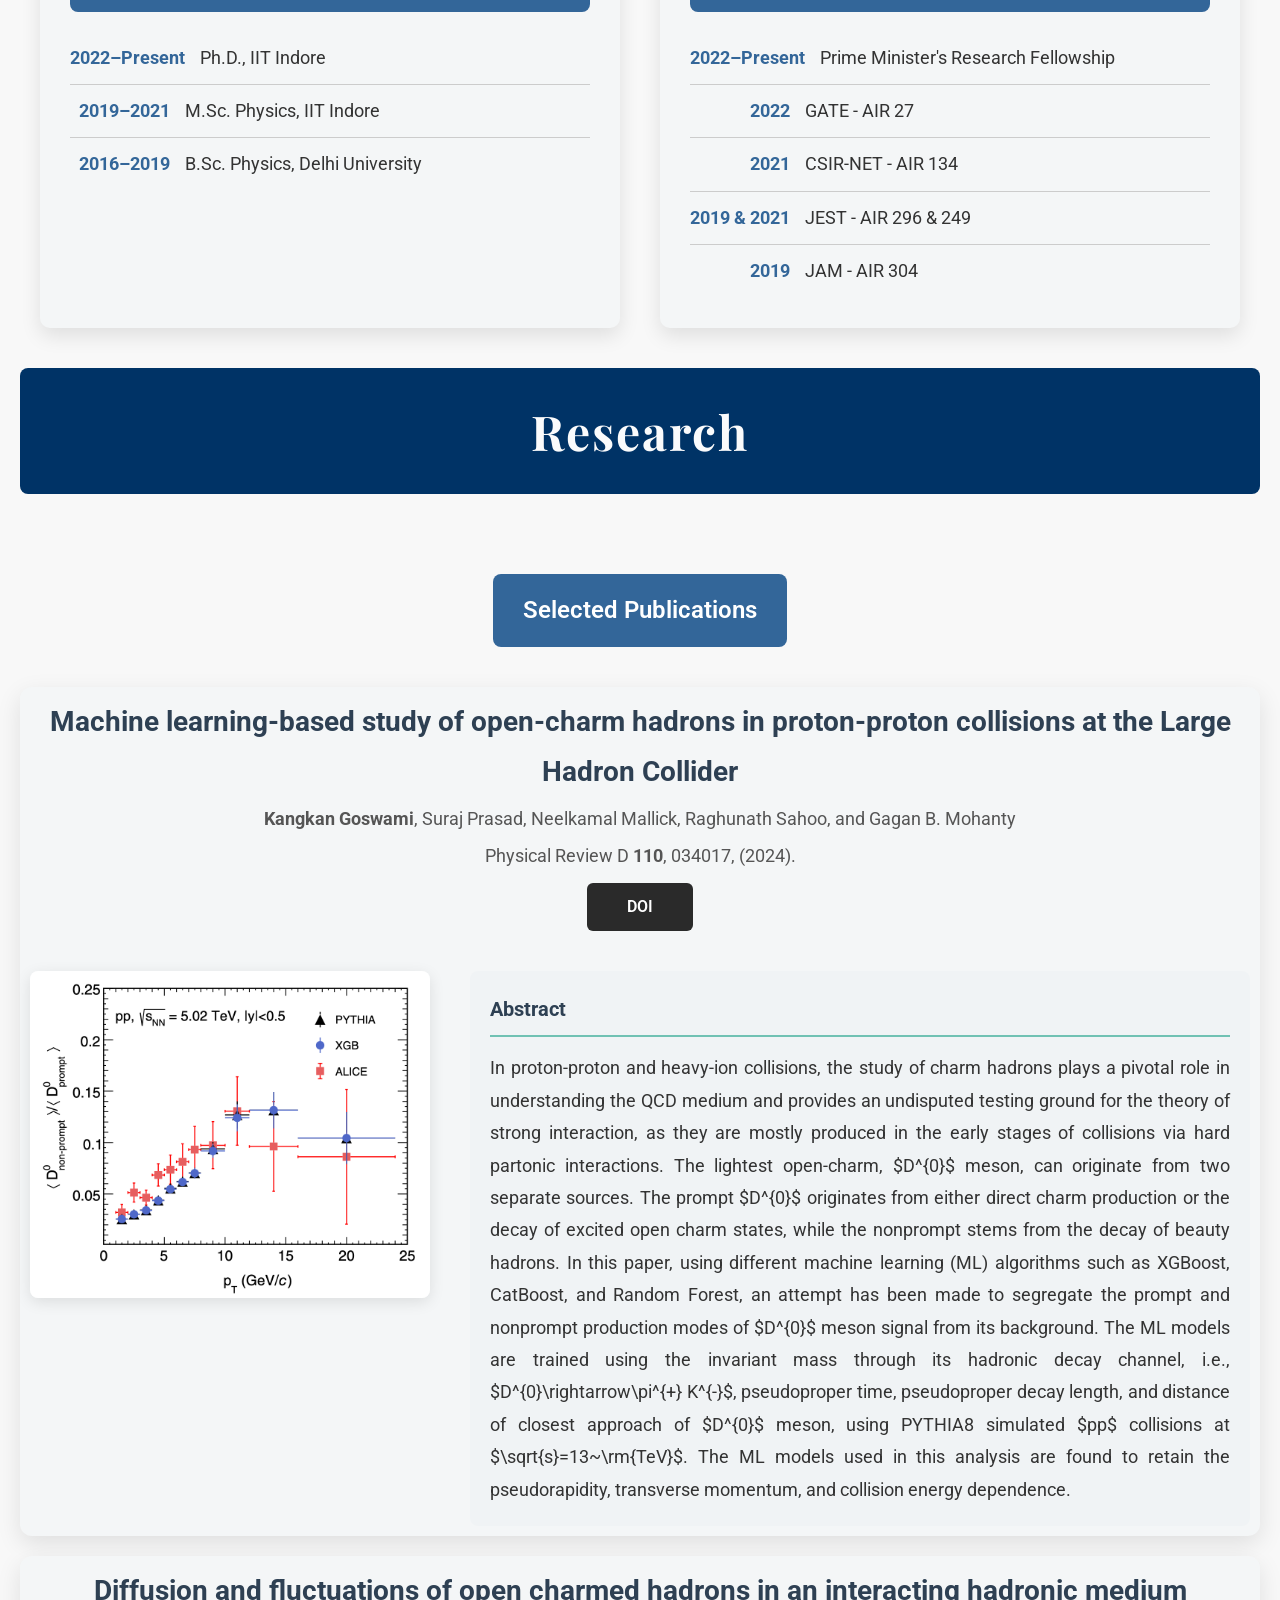
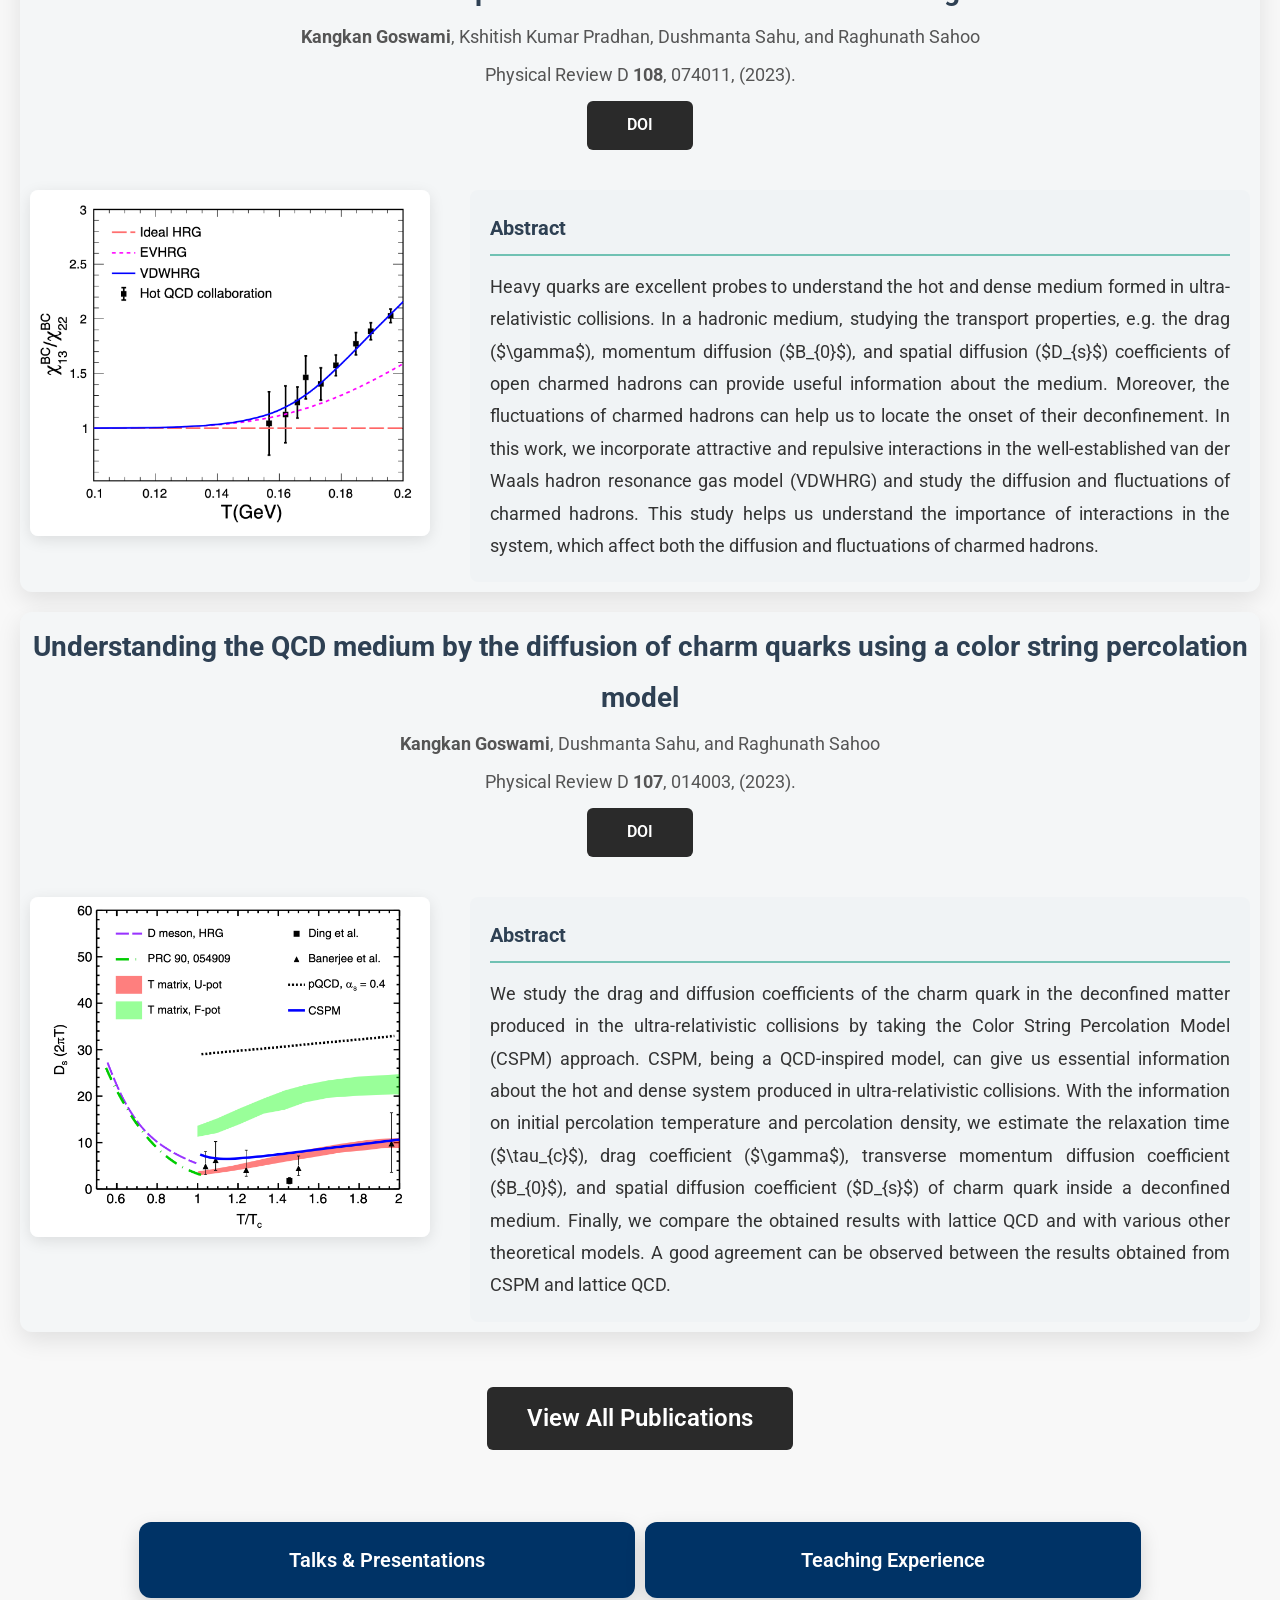
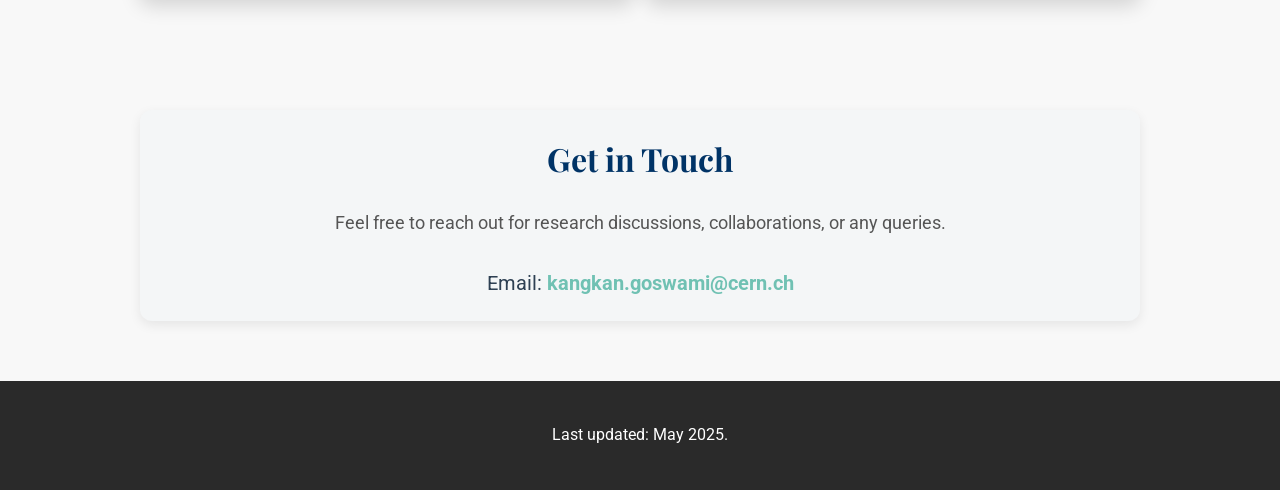
==== commit 1684741e: "Update index.html" ====
--- a/index.html
+++ b/index.html
@@ -2,7 +2,7 @@
 <html lang="en">
 <head>
   <meta charset="UTF-8">
-  <meta name="viewport" content="width=device-width, initial-scale=1.0, maximum-scale=1.0, user-scalable=no">
+  <meta name="viewport" content="width=device-width, initial-scale=1">
   <title>Kangkan Goswami</title>
   <!-- Google Fonts for typography -->
   <link href="https://fonts.googleapis.com/css2?family=Roboto:wght@400;500;700&family=Playfair+Display:wght@400;700&display=swap" rel="stylesheet">
@@ -47,138 +47,155 @@
     }
 
     header {
-      background: #2a2a2a;
-      background-image: url('bkg.jpg');
-      background-size: cover;
-      background-position: center;
-      color: #fff;
-      height: auto;
-      min-height: 100vh;
-      display: flex;
-      justify-content: center;
-      align-items: center;
-      text-align: center;
-      padding: 80px 20px 40px;
-      position: relative;
-      overflow: hidden;
-      animation: slideInHeader 2s ease-out;
-    }
-
-    header::before {
-      content: "";
-      position: absolute;
-      top: 0;
-      left: 0;
-      width: 100%;
-      height: 100%;
-      background: rgba(0, 0, 0, 0.6);
-      z-index: 1;
-    }
-
-    .header-content {
-      display: flex;
-      flex-direction: column;
-      gap: 30px;
-      align-items: center;
-      z-index: 2;
-      width: 100%;
-    }
-
-    .text-content {
-      margin-right: 0;
-      order: 2;
-    }
-
-    .text-content h1 {
-      font-family: 'Playfair Display', serif;
-      font-size: 2.5rem;
-      font-weight: 700;
-      margin-bottom: 10px;
-      color: #ffffff;
-      opacity: 1;
-    }
-
-    .text-content p {
-      font-size: 1.1rem;
-      color: #ddd;
-      opacity: 0;
-      animation: fadeIn 1s forwards 2s;
-    }
-
-    .image-content img {
-      width: 200px;
-      height: 200px;
-      object-fit: cover;
-      border-radius: 20px;
-      border: 5px solid #003366;
-      order: 1;
-    }
-
-    .article-content-wrapper {
-      display: flex;
-      flex-direction: column;
-      gap: 20px;
-      margin-top: 20px;
-      align-items: center;
-    }
-
-    .article-plot-single {
-      width: 100%;
-      max-width: 400px;
-    }
-
-    .article-plot-single img {
-      width: 100%;
-      height: auto;
-      border-radius: 8px;
-      box-shadow: 0 4px 15px rgba(0,0,0,0.1);
-    }
-
-    .article-abstract {
-      width: 100%;
-      padding: 15px;
-    }
-
-    .article-abstract h4 {
-      font-size: 1.2rem;
-    }
+  background: #2a2a2a;
+  background-image: url('bkg.jpg');
+  background-size: cover;
+  background-position: center;
+  color: #fff;
+  height: 100vh;
+  display: flex;
+  justify-content: center;
+  align-items: center;
+  text-align: center;
+  padding: 0 20px;
+  position: relative;
+  overflow: hidden;
+  animation: slideInHeader 2s ease-out;
+}
+
+header::before {
+  content: "";
+  position: absolute;
+  top: 0;
+  left: 0;
+  width: 100%;
+  height: 100%;
+  background: rgba(0, 0, 0, 0.6);
+  z-index: 1;
+}
+
+.header-content {
+  display: flex;
+  flex-direction: row;
+  gap: 60px;
+  align-items: center;
+  z-index: 2;
+}
+
+.text-content {
+  margin-right: 40px;
+}
+
+.text-content h1 {
+  font-family: 'Playfair Display', serif;
+  font-size: 80px;
+  font-weight: 700;
+  margin-bottom: 10px;
+  color: #ffffff;
+  opacity: 1;
+  
+}
+
+.text-content p {
+  font-size: 24px;
+  color: #ddd;
+  opacity: 0;
+  animation: fadeIn 1s forwards 2s;
+}
+
+.image-content img {
+  width: 300px;
+  height: 300px;
+  object-fit: cover;
+  border-radius: 20px;
+  border: 5px solid #003366;
+}
+.article-content-wrapper {
+  display: flex;
+  justify-content: space-between;
+  gap: 40px;
+  margin-top: 30px;
+  align-items: flex-start;
+}
+
+.article-plot-single {
+  flex: 0 0 40%; /* Don't grow, don't shrink, start at 50% width */
+  max-width: 400px; /* Maximum size */
+  min-width: 250px; /* Minimum size */
+}
+
+.article-plot-single img {
+  width: 100%;
+  height: auto;
+  border-radius: 8px;
+  box-shadow: 0 4px 15px rgba(0,0,0,0.1);
+}
+
+.article-abstract {
+  flex: 1;
+  padding: 20px;
+  background-color: #f0f3f5;
+  border-radius: 8px;
+}
+
+.article-abstract h4 {
+  font-size: 20px;
+  color: #2e4053;
+  margin-bottom: 15px;
+  padding-bottom: 8px;
+  border-bottom: 2px solid #70c1b3;
+}
+
+@media (max-width: 768px) {
+  .article-content-wrapper {
+    flex-direction: column;
+  }
+  
+  .article-plot-single {
+    width: 100%;
+  }
+}
 
     /* Navbar */
-    nav {
-      position: fixed;
-      top: 0;
-      width: 100%;
-      background-color: rgba(0, 31, 63, 0.9);
-      backdrop-filter: blur(8px);
-      -webkit-backdrop-filter: blur(8px);
-      padding: 15px 10px;
-      z-index: 1000;
-      box-shadow: 0 4px 6px rgba(0, 0, 0, 0.1);
-      animation: slideInNav 1s ease-out;
-      transition: top 0.4s ease;
-      display: flex;
-      flex-wrap: wrap;
-      justify-content: center;
-      gap: 10px;
-    }
-
-    nav.hidden {
-      top: -100px;
-    }
-
-    nav a {
-      text-decoration: none;
-      color: #fff;
-      font-weight: bold;
-      margin: 0 10px;
-      font-size: 0.9rem;
-      transition: all 0.3s ease-in-out;
-      padding: 5px 0;
-    }
-
+nav {
+  position: fixed;
+  top: 0;
+  width: 100%;
+  background-color: rgba(0, 31, 63, 0.7);
+  backdrop-filter: blur(8px);
+  -webkit-backdrop-filter: blur(8px);
+  padding: 20px;
+  z-index: 1000;
+  box-shadow: 0 4px 6px rgba(0, 0, 0, 0.1);
+  animation: slideInNav 1s ease-out;
+  transition: top 0.4s ease;
+}
+
+nav.hidden {
+  top: -100px; /* Hide nav outside viewport */
+}
+
+nav a {
+  text-decoration: none;
+  color: #fff;
+  font-weight: bold;
+  margin: 0 20px;
+  font-size: 18px;
+  transition: all 0.3s ease-in-out;
+}
+
+nav a:hover {
+  color: #c0deb4;
+  transform: translateY(-2px);
+}
+
+nav a.active {
+  color: #70c1b3;
+  border-bottom: 2px solid #70c1b3;
+}
     /* Section Styles */
     section {
-      padding: 20px 15px;
+      padding: 20px 20px;
       min-height: 20vh;
       display: flex;
       flex-direction: column;
@@ -188,204 +205,291 @@
       animation: fadeIn 1.5s forwards;
     }
 
-    .section-header {
-      font-family: 'Playfair Display', serif;
-      font-size: 1.8rem;
-      font-weight: bold;
-      margin-bottom: 20px;
-      color: #fafbfc;
-      background-color: #003366;
+  .section-header {
+  font-family: 'Playfair Display', serif;
+  font-size: 48px;
+  font-weight: bold;
+  margin-bottom: 40px;
+  color: #fafbfc;
+  opacity: 1;
+  background-color: #003366 ;
+  text-align: center;
+  width: 100%;
+  padding: 20px;
+  box-sizing: border-box;
+  letter-spacing: 2px; /* NEW: subtle spacing */
+  border-radius: 8px; /* NEW: softer design */
+}
+.description {
+  max-width: 800px;
+  text-align: justify;
+  font-size: 18px;
+  line-height: 1.6;
+  margin-bottom: 40px;
+}
+.about-content {
+  display: flex;
+  flex-wrap: wrap;
+  justify-content: center;
+  gap: 40px;
+  margin-top: 40px;
+  width: 100%;
+  max-width: 1200px;
+}
+
+.about-column {
+  flex: 1 1 400px; /* grow, shrink, minimum width */
+  background-color: #f4f6f7;
+  padding: 30px;
+  border-radius: 10px;
+  box-shadow: 0px 8px 20px rgba(0, 0, 0, 0.1);
+}
+
+.about-column .subheader {
+  background-color: #336699;
+  color: #ffffff;
+  font-size: 28px;
+  margin-bottom: 20px;
+  text-align: center;
+}
+
+.timeline {
+  list-style: none;
+  padding: 0;
+}
+
+.timeline li {
+  padding: 10px 0;
+  border-bottom: 1px solid #ccc;
+  font-size: 18px;
+  display: flex;
+  align-items: center;
+}
+
+.timeline li:last-child {
+  border-bottom: none;
+}
+
+.year {
+  font-weight: bold;
+  color: #336699;
+  margin-right: 15px;
+  min-width: 100px;
+  text-align: right;
+}
+.section-separator {
+  border: none;
+  height: 2px;
+  background: linear-gradient(to right, #70c1b3, #2a2a2a, #70c1b3);
+  margin: 60px 0;
+  width: 60%;
+  opacity: 0.7;
+  animation: fadeIn 1s forwards;
+}
+    .subheader {
+      background-color: #336699;
+      padding: 15px 30px;
+      border-radius: 8px;
+      font-size: 24px;
+      font-weight: 600;
+      color: #ffffff;
+      margin-top: 40px;
+      margin-bottom: 30px;
+      opacity: 1;
+    }
+
+.research-article {
+  background-color: #f4f6f7;
+  padding: 10px;
+  margin: 10px 0;
+  border-radius: 12px;
+  box-shadow: 0 8px 24px rgba(0,0,0,0.1);
+  display: flex;
+  flex-direction: column;
+  gap: 10px;
+  animation: fadeIn 1.5s forwards;
+}
+
+.article-info {
+  text-align: center;
+}
+
+.article-title {
+  font-size: 28px;
+  color: #2e4053;
+  margin-bottom: 5px;
+}
+
+.article-authors, .article-journal {
+  font-size: 18px;
+  color: #555;
+  margin: 5px 0;
+}
+
+.doi-button {
+  display: inline-block;
+  margin-top: 5px;
+  background-color: #2A2A2A;
+  color: white;
+  padding: 10px 40px;
+  border-radius: 6px;
+  text-decoration: none;
+  font-weight: 600;
+  transition: background-color 0.3s;
+}
+
+.doi-button:hover {
+  background-color: #8ebae7;
+  color: #2A2A2A;
+  transform: translateY(-1px);
+  
+}
+.contact-section {
+  padding: 20px 20px;
+  text-align: center;
+  background-color: #f4f6f7;
+  border-radius: 12px;
+  margin: 60px auto;
+  max-width: 1000px; /* <-- smaller width */
+  box-shadow: 0 4px 12px rgba(0,0,0,0.08);
+}
+
+.contact-header {
+  font-family: 'Playfair Display', serif;
+  font-size: 32px; /* Slightly smaller header */
+  color: #003366;
+  margin-bottom: 20px;
+}
+
+.contact-description {
+  font-size: 18px;
+  color: #555;
+  margin-bottom: 25px;
+}
+
+.contact-email {
+  font-size: 20px;
+  color: #2e4053;
+}
+
+.contact-link {
+  color: #70c1b3;
+  font-weight: bold;
+  text-decoration: none;
+  transition: color 0.3s;
+}
+
+.contact-link:hover {
+  color: #003366;
+  text-decoration: underline;
+}
+.article-plots {
+  display: flex;
+  justify-content: center;
+  gap: 20px;
+  flex-wrap: wrap;
+}
+
+.article-plots img {
+  width: 45%;
+  height: auto;
+  border-radius: 8px;
+  box-shadow: 0 4px 15px rgba(0,0,0,0.1);
+}
+
+.article-abstract {
+  font-size: 18px;
+  color: #333;
+  text-align: justify;
+}
+.conference-proceeding {
+  background-color: #f4f6f7;
+  padding: 20px;
+  margin: 30px 0;
+  border-radius: 12px;
+  box-shadow: 0 8px 24px rgba(0,0,0,0.1);
+  text-align: center;
+  animation: fadeIn 1.5s forwards;
+}
+
+.proceeding-title {
+  font-size: 24px;
+  color: #2e4053;
+  margin-bottom: 10px;
+}
+
+.button-container {
+  display: flex;
+  width: 100%;
+  justify-content: center;
+  gap: 10px;
+  margin-top: 10px;
+  margin-bottom: 10px;
+  flex-wrap: wrap;
+}
+
+.button-container {
+  display: flex;
+  justify-content: center;
+  gap: 10px;
+  margin-top: 10px;
+  margin-bottom: 10px;
+  flex-wrap: wrap;
+}
+
+.custom-button {
+  flex: 0 0 40%; /* ~40% width */
+  text-align: center;
+  padding: 20px 0;
+  background: #003366;
+  color: white;
+  text-decoration: none;
+  font-size: 20px;
+  font-weight: 600;
+  border-radius: 12px;
+  transition: all 0.4s ease;
+  box-shadow: 0px 8px 20px rgba(0, 0, 0, 0.15);
+}
+
+.custom-button:hover {
+  transform: translateY(-10px);
+  background: #ffffff;
+  color: #003366;
+  box-shadow: 0px 12px 24px rgba(0, 0, 0, 0.2);
+}
+
+.proceeding-journal {
+  font-size: 18px;
+  color: #555;
+  margin-bottom: 15px;
+}
+
+mjx-container[jax="CHTML"] {
+      display: inline-block;
+      vertical-align: middle;
+    }
+
+    footer {
+      background: #2a2a2a;
+      color: #fff;
+      padding: 40px 20px;
       text-align: center;
-      width: 100%;
-      padding: 15px;
-      letter-spacing: 1px;
-      border-radius: 8px;
-    }
-
-    .description {
-      max-width: 100%;
-      text-align: justify;
-      font-size: 1rem;
-      line-height: 1.6;
-      margin-bottom: 30px;
-      padding: 0 10px;
-    }
-
-    .about-content {
-      display: flex;
-      flex-direction: column;
-      gap: 20px;
-      margin-top: 20px;
-      width: 100%;
-    }
-
-    .about-column {
-      width: 100%;
-      background-color: #f4f6f7;
-      padding: 20px;
-      border-radius: 10px;
-      box-shadow: 0px 8px 20px rgba(0, 0, 0, 0.1);
-    }
-
-    .about-column .subheader {
-      font-size: 1.3rem;
-      margin-bottom: 15px;
-    }
-
-    .timeline li {
-      padding: 8px 0;
-      font-size: 0.9rem;
-    }
-
-    .year {
-      min-width: 80px;
-    }
-
-    .section-separator {
-      margin: 30px 0;
-      width: 80%;
-    }
-
-    .subheader {
-      font-size: 1.2rem;
-      margin-top: 20px;
-      margin-bottom: 20px;
-      padding: 10px 20px;
-    }
-
-    .research-article {
-      padding: 15px;
-      margin: 15px 0;
-    }
-
-    .article-title {
-      font-size: 1.3rem;
-    }
-
-    .article-authors, .article-journal {
-      font-size: 0.9rem;
-    }
-
-    .doi-button {
-      padding: 8px 20px;
-      font-size: 0.9rem;
-    }
-
-    .contact-section {
-      padding: 20px;
-      margin: 30px auto;
-      width: 95%;
-    }
-
-    .contact-header {
-      font-size: 1.5rem;
-    }
-
-    .contact-description {
-      font-size: 1rem;
-    }
-
-    .contact-email {
-      font-size: 1rem;
-    }
-
-    .article-plots img {
-      width: 100%;
-      margin-bottom: 15px;
-    }
-
-    .article-abstract {
-      font-size: 1rem;
-    }
-
-    .conference-proceeding {
-      padding: 15px;
-      margin: 20px 0;
-    }
-
-    .proceeding-title {
-      font-size: 1.2rem;
-    }
-
-    .button-container {
-      flex-direction: column;
-      gap: 15px;
-    }
-
-    .custom-button {
-      width: 100%;
-      padding: 15px 0;
-      font-size: 1rem;
-    }
-
-    .proceeding-journal {
-      font-size: 0.9rem;
-    }
-
-    footer {
-      padding: 30px 15px;
-      font-size: 0.9rem;
-    }
-
-    /* Larger screens */
-    @media (min-width: 768px) {
-      header {
-        height: 100vh;
-        padding: 0 20px;
-      }
-
-      .header-content {
-        flex-direction: row;
-        gap: 60px;
-      }
-
-      .text-content {
-        margin-right: 40px;
-        order: initial;
-      }
-
-      .text-content h1 {
-        font-size: 80px;
-      }
-
-      .text-content p {
-        font-size: 24px;
-      }
-
-      .image-content img {
-        width: 300px;
-        height: 300px;
-        order: initial;
-      }
-
-      .article-content-wrapper {
-        flex-direction: row;
-        gap: 40px;
-      }
-
-      .about-content {
-        flex-direction: row;
-        gap: 40px;
-      }
-
-      .button-container {
-        flex-direction: row;
-      }
-
-      .custom-button {
-        flex: 0 0 40%;
-      }
-
-      nav {
-        flex-wrap: nowrap;
-        padding: 20px;
-      }
-
-      nav a {
-        font-size: 18px;
-        margin: 0 20px;
-      }
-    }
+      animation: fadeIn 1s forwards 3s;
+    }
+
+    a.footer-link {
+      color: #70c1b3;
+      text-decoration: none;
+    }
+
+    a.footer-link:hover {
+      text-decoration: underline;
+    }
+
+    .highlight {
+      color: #70c1b3;
+    }
+
 
     /* Keyframes */
     @keyframes fadeIn {
@@ -403,10 +507,11 @@
       100% { transform: translateY(0); }
     }
   </style>
+  
 </head>
 
 <body>
-<!-- Rest of the HTML content remains exactly the same -->
+
 <nav>
   <a href="index.html#about">About</a>
   <a href="index.html#research">Research</a>
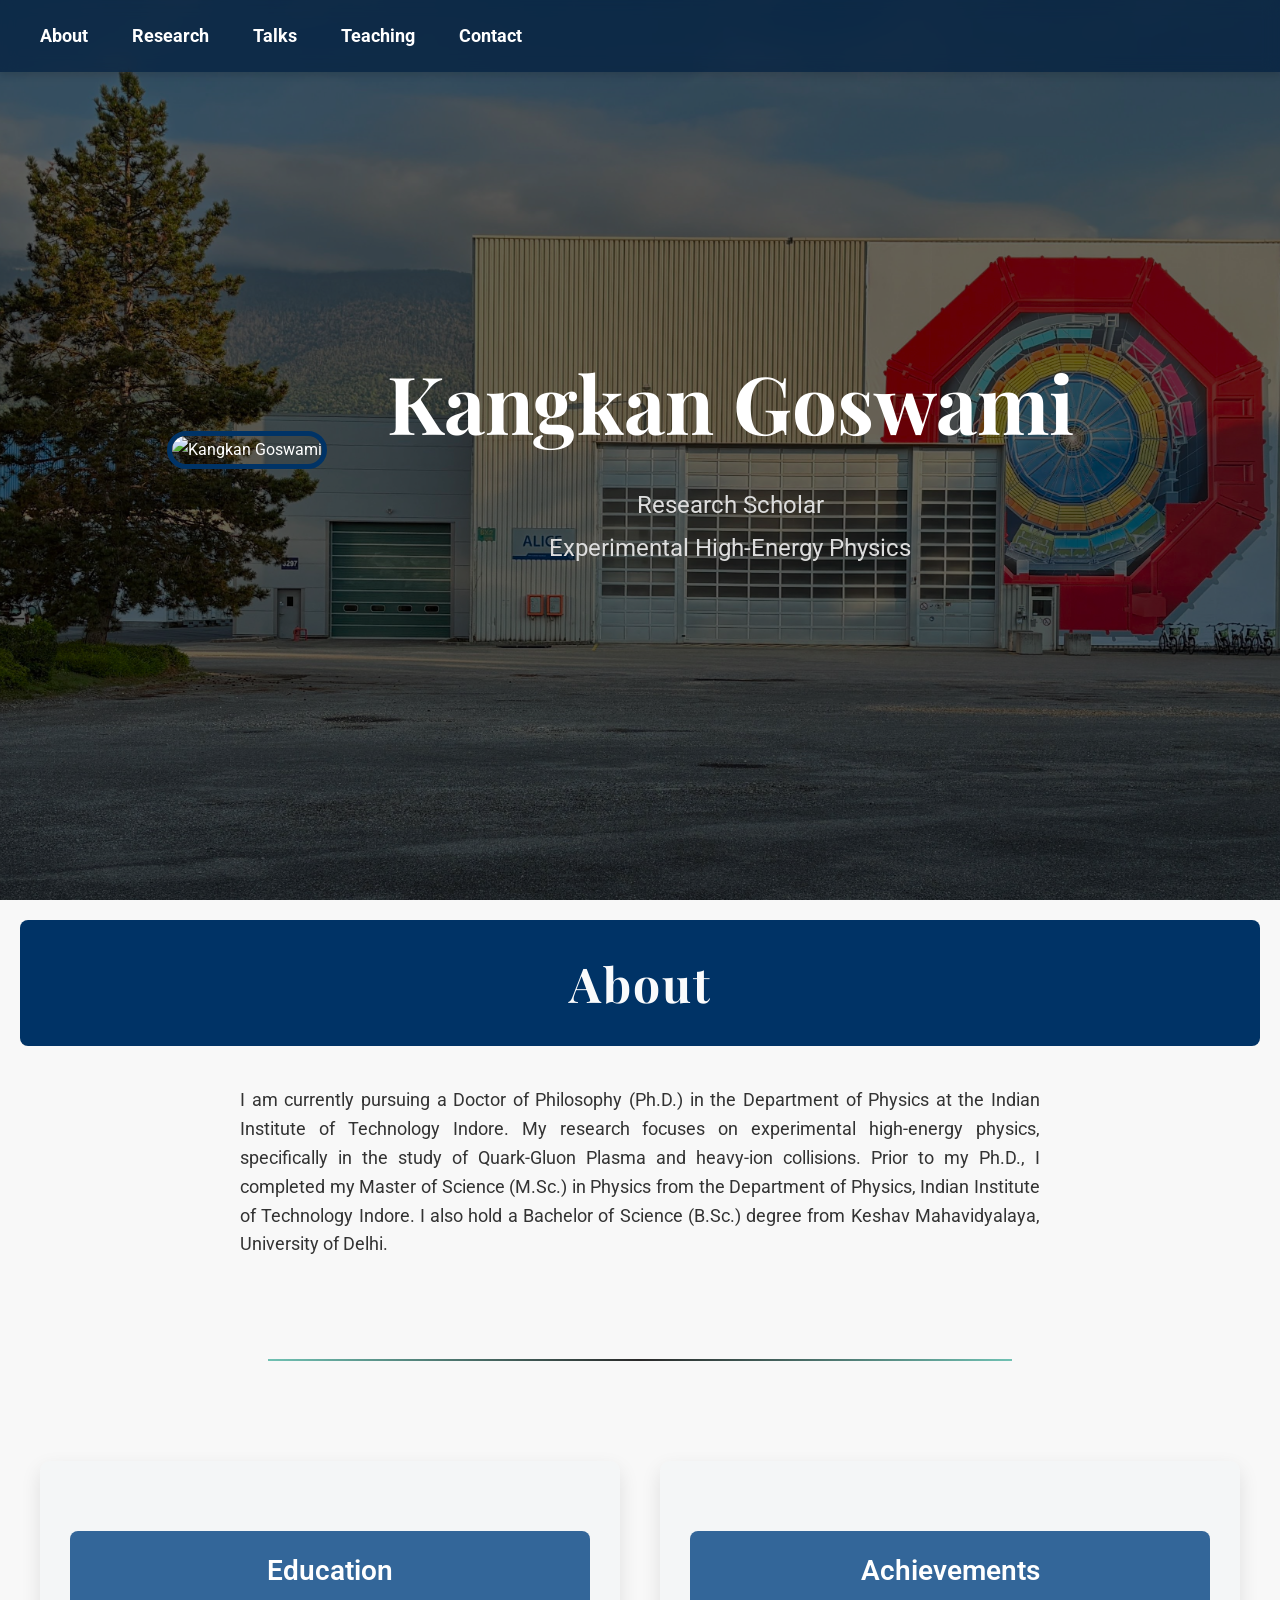
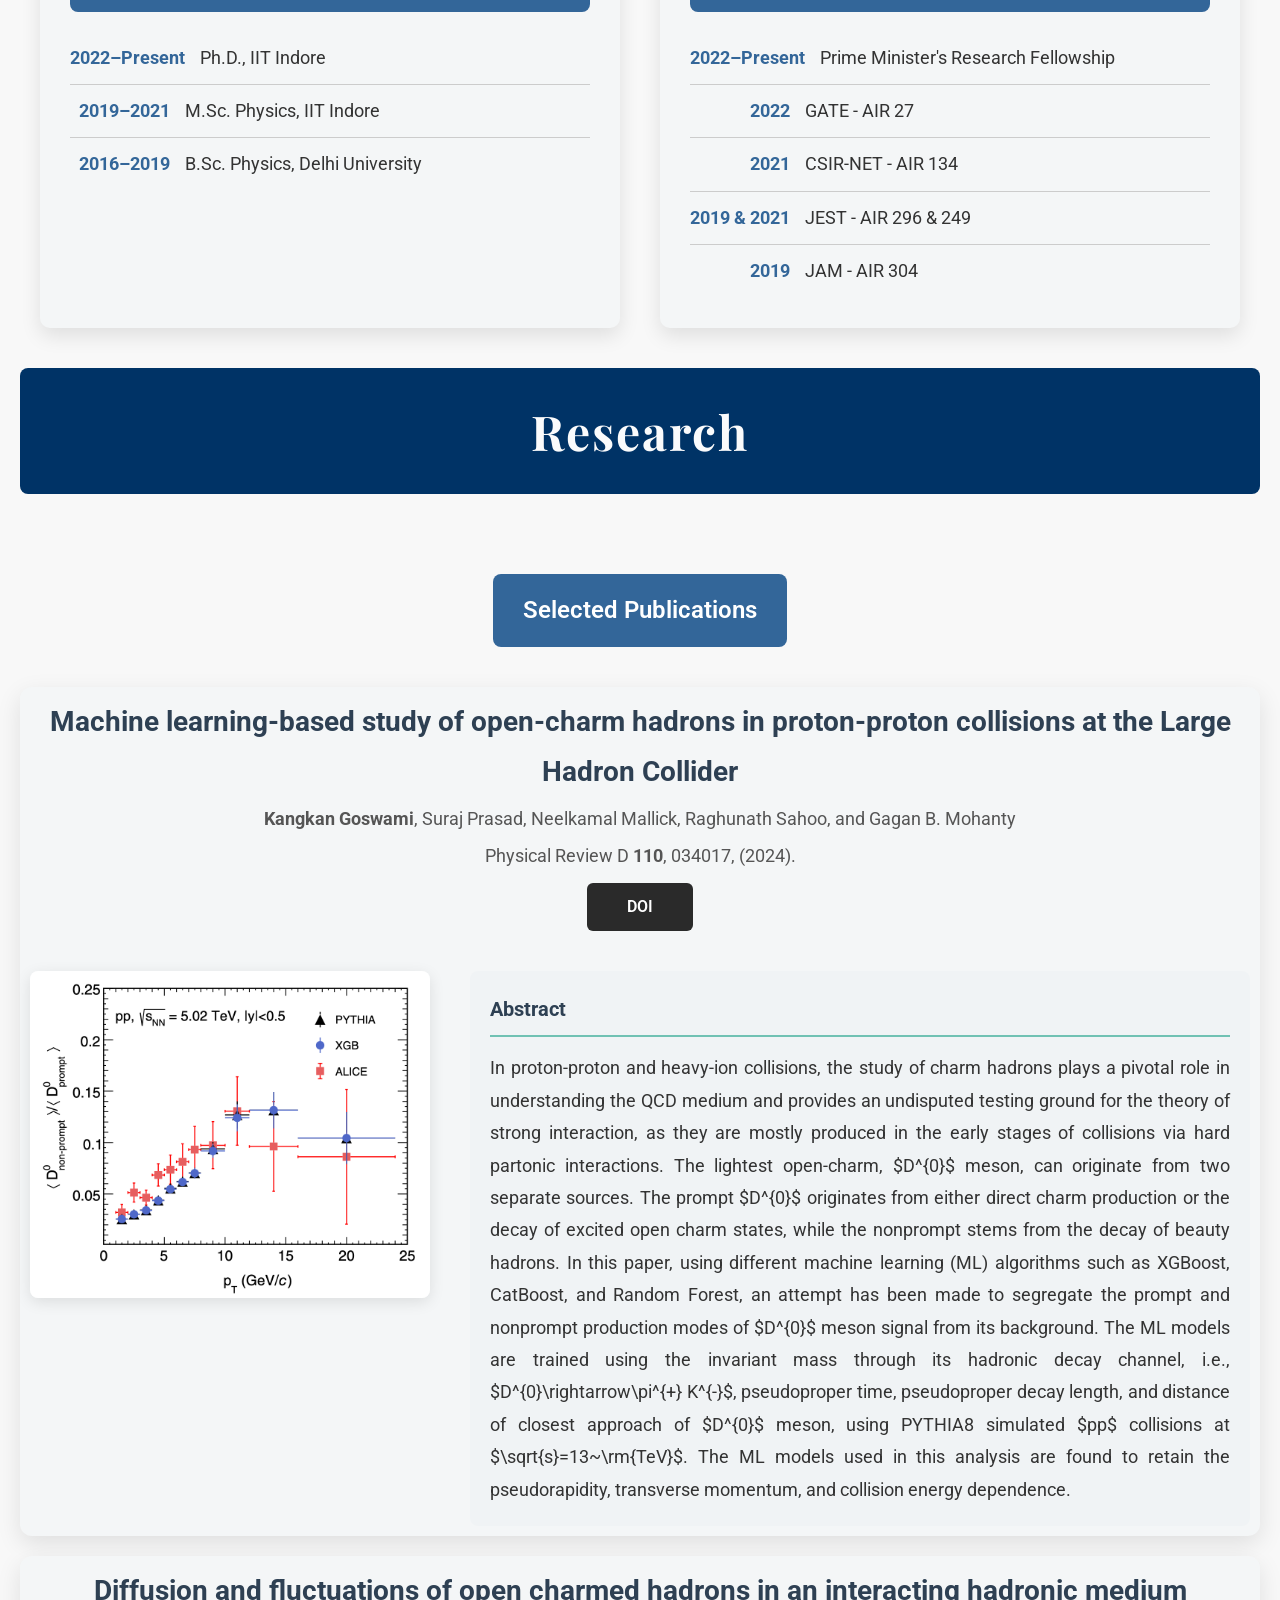
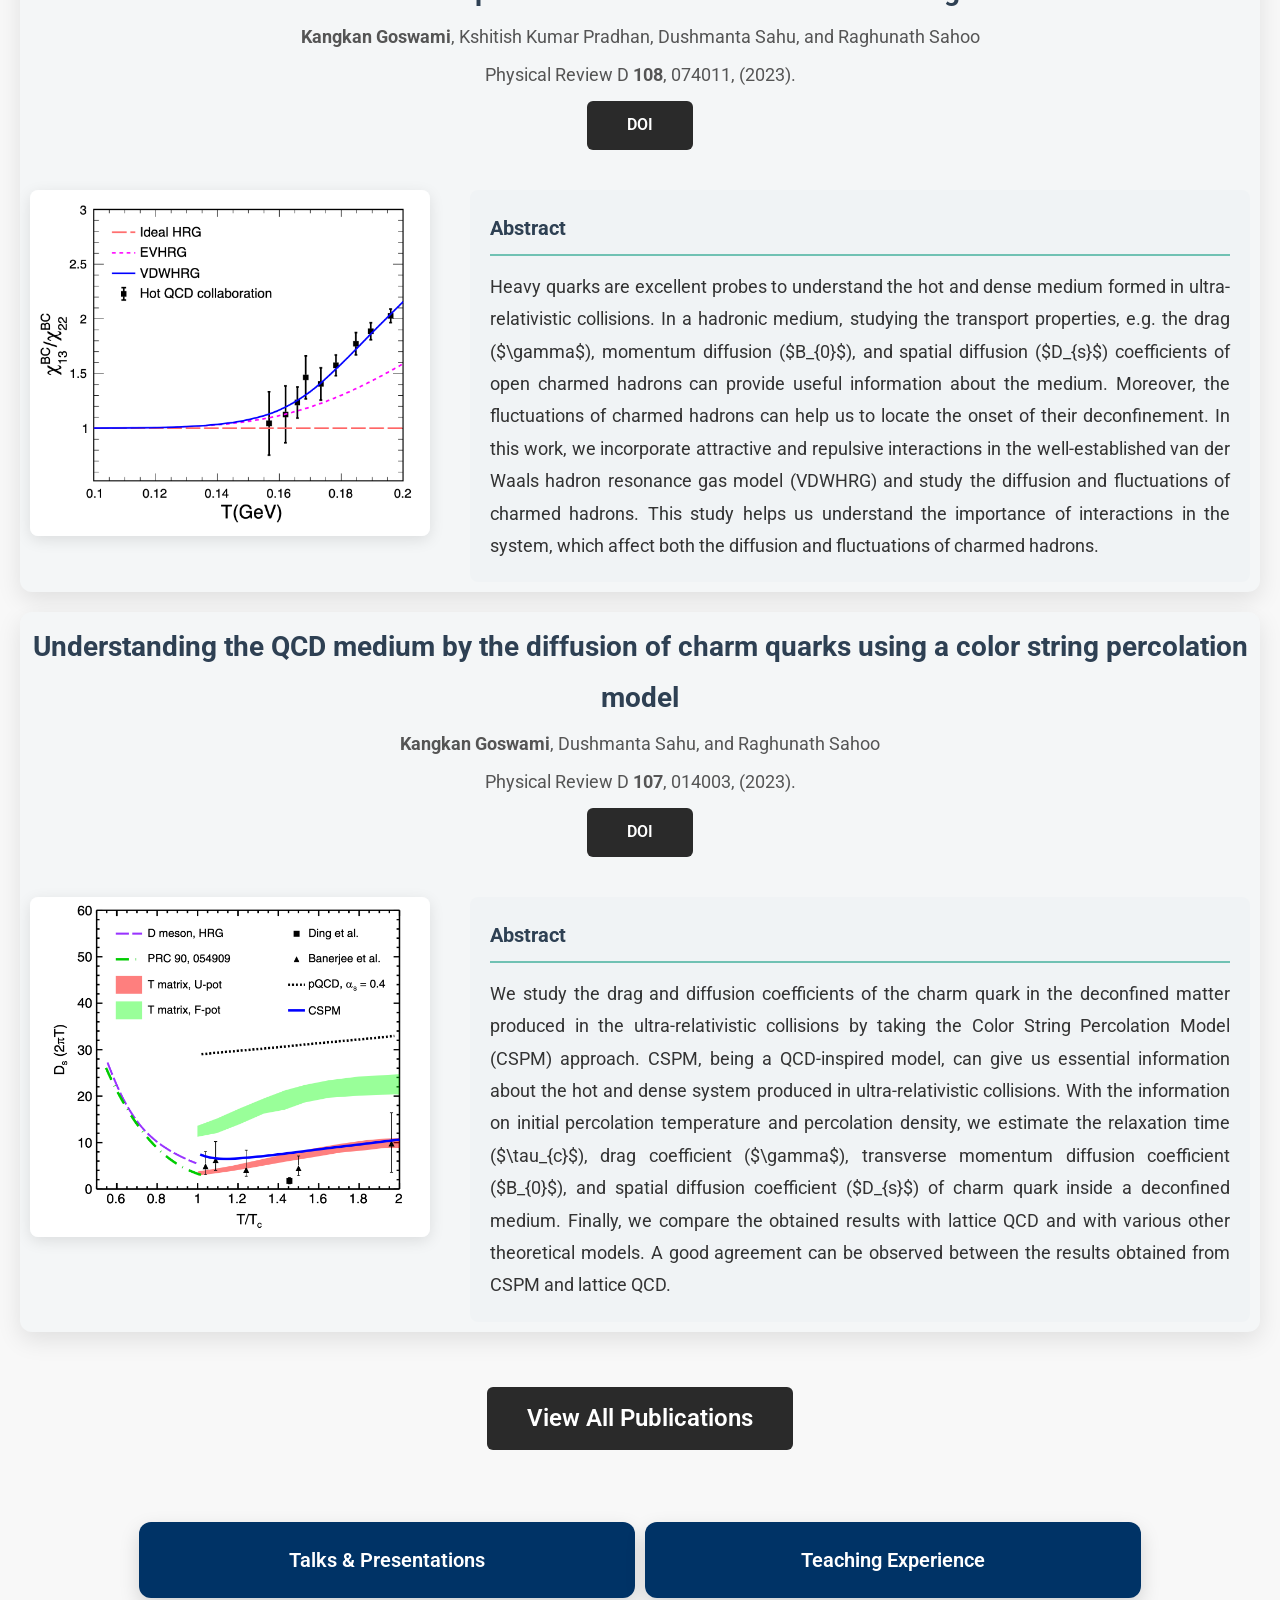
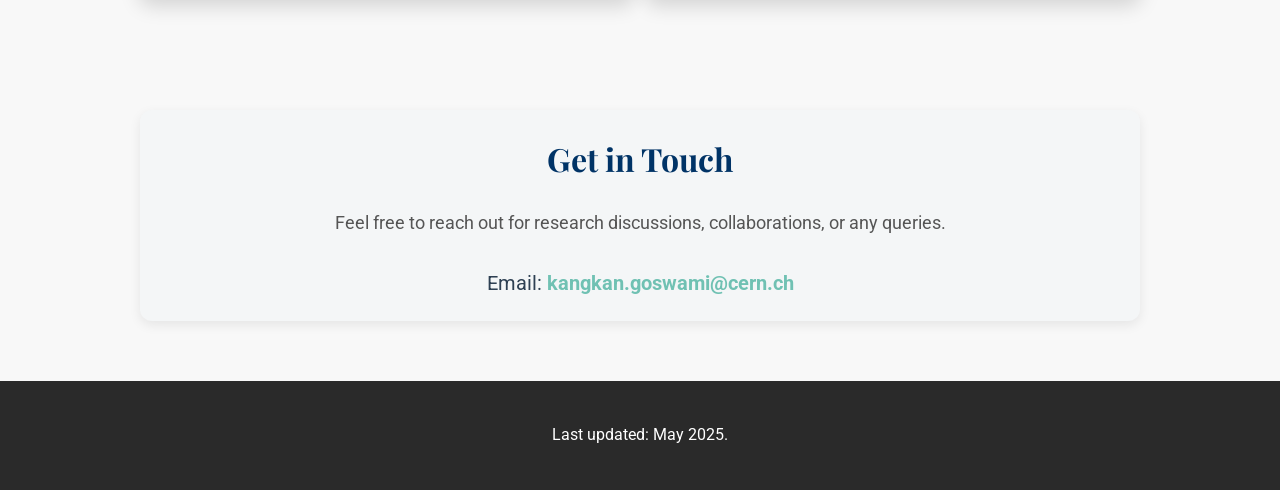
==== commit dd7c9411: "Update index.html" ====
--- a/index.html
+++ b/index.html
@@ -523,7 +523,7 @@
 <header>
   <div class="header-content">
     <div class="image-content">
-      <img src="/MyWebsite/kangkan.JPG" alt="My photo">
+      <img src="kangkan.jpg" alt="Kangkan Goswami">
     </div>
     <div class="text-content">
       <h1>Kangkan Goswami</h1>
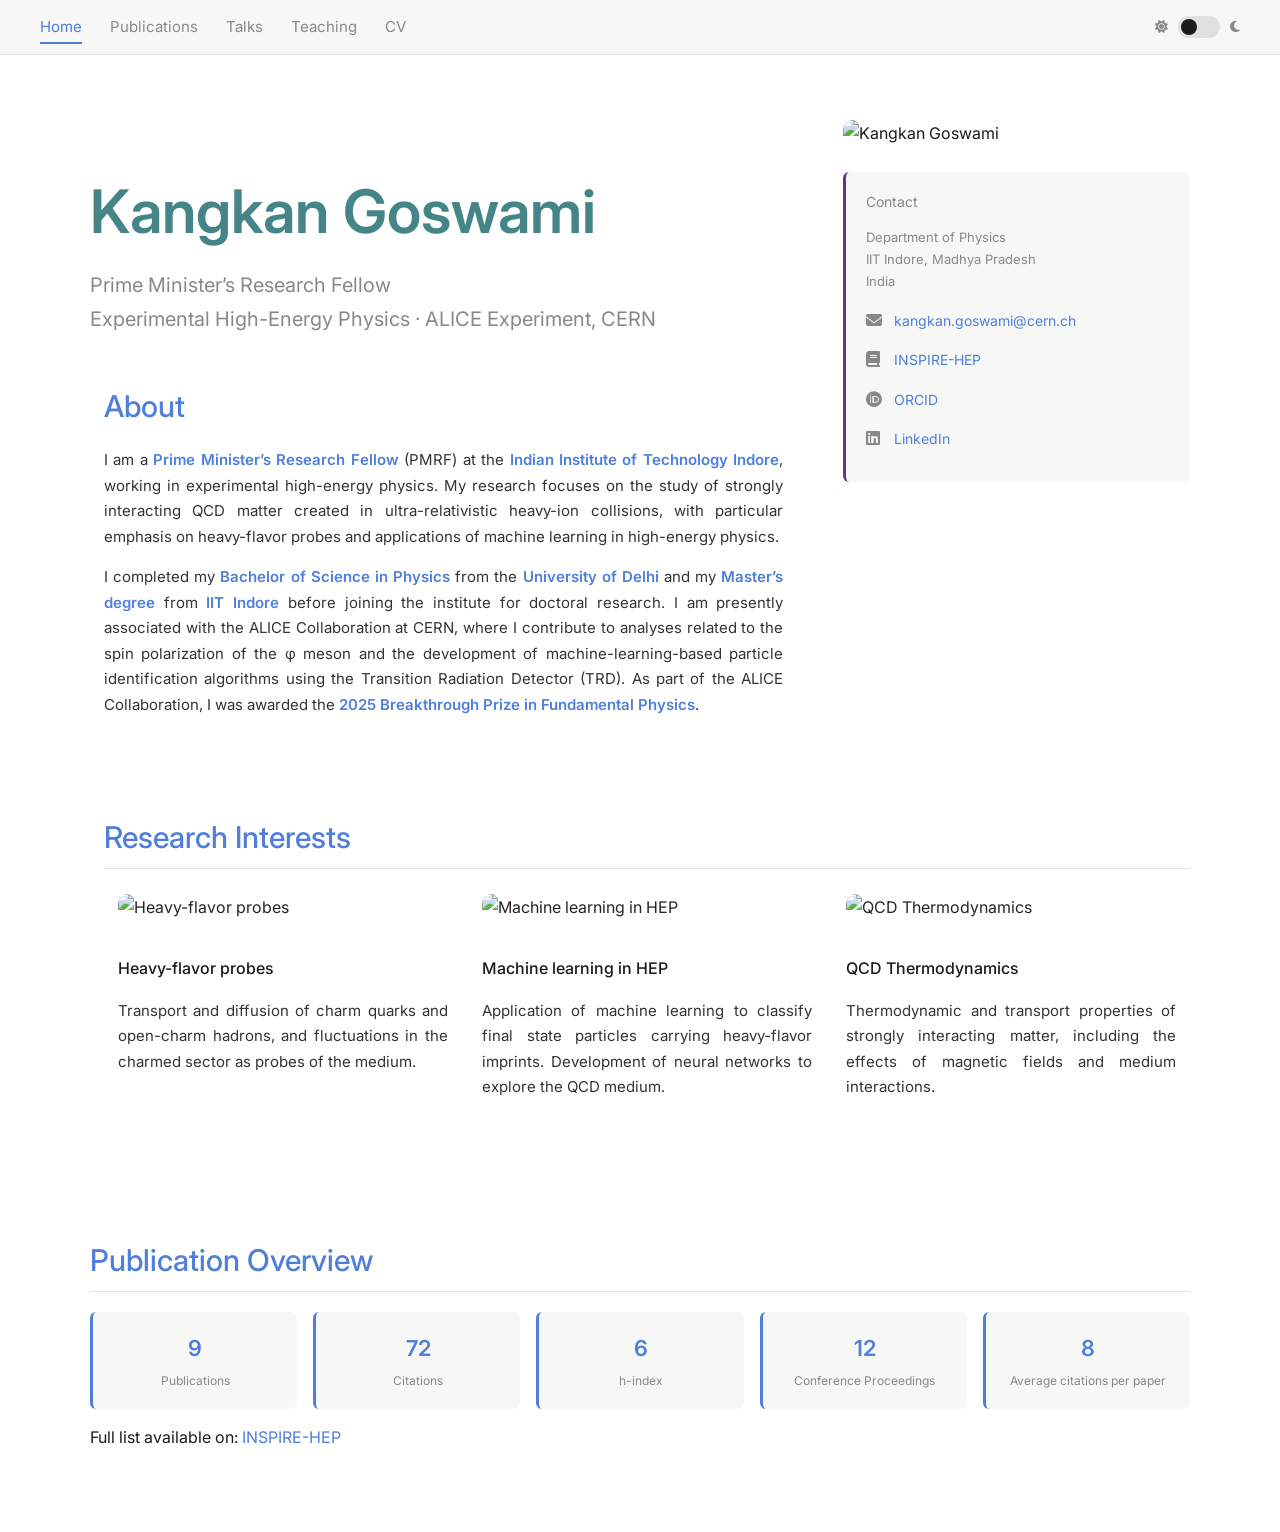
==== commit ad4dd296: "Add files via upload" ====
--- a/index.html
+++ b/index.html
@@ -1,681 +1,213 @@
 <!DOCTYPE html>
 <html lang="en">
 <head>
-  <meta charset="UTF-8">
-  <meta name="viewport" content="width=device-width, initial-scale=1">
-  <title>Kangkan Goswami</title>
-  <!-- Google Fonts for typography -->
-  <link href="https://fonts.googleapis.com/css2?family=Roboto:wght@400;500;700&family=Playfair+Display:wght@400;700&display=swap" rel="stylesheet">
-  
-<!---For LaTeX text---->
-  <script>
-    MathJax = {
-      tex: {
-        inlineMath: [['$', '$'], ['\\(', '\\)']],
-        displayMath: [['$$', '$$'], ['\\[', '\\]']]
-      },
-      svg: {
-        fontCache: 'global'
-      }
-    };
-    </script>
+<meta charset="UTF-8">
+<meta name="viewport" content="width=device-width, initial-scale=1">
+<title>Kangkan Goswami</title>
+
+<link href="https://fonts.googleapis.com/css2?family=Inter:wght@300;400;500;600&display=swap" rel="stylesheet">
+<link rel="stylesheet" href="https://cdnjs.cloudflare.com/ajax/libs/font-awesome/6.5.0/css/all.min.css">
+
+<link rel="stylesheet" href="styles.css">
+</head>
+
+<body>
+
+<nav class="top-nav">
+  <div class="nav-container">
     
-    <!-- MathJax Loading -->
-    <script src="https://polyfill.io/v3/polyfill.min.js?features=es6"></script>
-    <script id="MathJax-script" defer src="https://cdn.jsdelivr.net/npm/mathjax@3/es5/tex-mml-chtml.js"></script>
+    <div class="nav-left">
+      <a href="index.html" class="active">Home</a>
+      <a href="publications.html">Publications</a>
+      <a href="talks.html">Talks</a>
+      <a href="teaching.html">Teaching</a>
+      <a href="cv.html">CV</a>
+    </div>
+
+    <div class="nav-right">
+  <div class="theme-toggle-wrapper">
     
-    
-    <style>
-    /* Reset and Basic Setup */
-    * {
-      margin: 0;
-      padding: 0;
-      box-sizing: border-box;
-    }
-
-    html, body {
-      font-family: 'Roboto', sans-serif;
-      background-color: #f8f8f8;
-      color: #333;
-      scroll-behavior: smooth;
-    }
-
-    /* Global Styles */
-    body {
-      line-height: 1.8;
-      overflow-x: hidden;
-    }
-
-    header {
-  background: #2a2a2a;
-  background-image: url('bkg.jpg');
-  background-size: cover;
-  background-position: center;
-  color: #fff;
-  height: 100vh;
-  display: flex;
-  justify-content: center;
-  align-items: center;
-  text-align: center;
-  padding: 0 20px;
-  position: relative;
-  overflow: hidden;
-  animation: slideInHeader 2s ease-out;
-}
-
-header::before {
-  content: "";
-  position: absolute;
-  top: 0;
-  left: 0;
-  width: 100%;
-  height: 100%;
-  background: rgba(0, 0, 0, 0.6);
-  z-index: 1;
-}
-
-.header-content {
-  display: flex;
-  flex-direction: row;
-  gap: 60px;
-  align-items: center;
-  z-index: 2;
-}
-
-.text-content {
-  margin-right: 40px;
-}
-
-.text-content h1 {
-  font-family: 'Playfair Display', serif;
-  font-size: 80px;
-  font-weight: 700;
-  margin-bottom: 10px;
-  color: #ffffff;
-  opacity: 1;
-  
-}
-
-.text-content p {
-  font-size: 24px;
-  color: #ddd;
-  opacity: 0;
-  animation: fadeIn 1s forwards 2s;
-}
-
-.image-content img {
-  width: 300px;
-  height: 300px;
-  object-fit: cover;
-  border-radius: 20px;
-  border: 5px solid #003366;
-}
-.article-content-wrapper {
-  display: flex;
-  justify-content: space-between;
-  gap: 40px;
-  margin-top: 30px;
-  align-items: flex-start;
-}
-
-.article-plot-single {
-  flex: 0 0 40%; /* Don't grow, don't shrink, start at 50% width */
-  max-width: 400px; /* Maximum size */
-  min-width: 250px; /* Minimum size */
-}
-
-.article-plot-single img {
-  width: 100%;
-  height: auto;
-  border-radius: 8px;
-  box-shadow: 0 4px 15px rgba(0,0,0,0.1);
-}
-
-.article-abstract {
-  flex: 1;
-  padding: 20px;
-  background-color: #f0f3f5;
-  border-radius: 8px;
-}
-
-.article-abstract h4 {
-  font-size: 20px;
-  color: #2e4053;
-  margin-bottom: 15px;
-  padding-bottom: 8px;
-  border-bottom: 2px solid #70c1b3;
-}
-
-@media (max-width: 768px) {
-  .article-content-wrapper {
-    flex-direction: column;
-  }
-  
-  .article-plot-single {
-    width: 100%;
-  }
-}
-
-    /* Navbar */
-nav {
-  position: fixed;
-  top: 0;
-  width: 100%;
-  background-color: rgba(0, 31, 63, 0.7);
-  backdrop-filter: blur(8px);
-  -webkit-backdrop-filter: blur(8px);
-  padding: 20px;
-  z-index: 1000;
-  box-shadow: 0 4px 6px rgba(0, 0, 0, 0.1);
-  animation: slideInNav 1s ease-out;
-  transition: top 0.4s ease;
-}
-
-nav.hidden {
-  top: -100px; /* Hide nav outside viewport */
-}
-
-nav a {
-  text-decoration: none;
-  color: #fff;
-  font-weight: bold;
-  margin: 0 20px;
-  font-size: 18px;
-  transition: all 0.3s ease-in-out;
-}
-
-nav a:hover {
-  color: #c0deb4;
-  transform: translateY(-2px);
-}
-
-nav a.active {
-  color: #70c1b3;
-  border-bottom: 2px solid #70c1b3;
-}
-    /* Section Styles */
-    section {
-      padding: 20px 20px;
-      min-height: 20vh;
-      display: flex;
-      flex-direction: column;
-      justify-content: center;
-      align-items: center;
-      color: #333;
-      animation: fadeIn 1.5s forwards;
-    }
-
-  .section-header {
-  font-family: 'Playfair Display', serif;
-  font-size: 48px;
-  font-weight: bold;
-  margin-bottom: 40px;
-  color: #fafbfc;
-  opacity: 1;
-  background-color: #003366 ;
-  text-align: center;
-  width: 100%;
-  padding: 20px;
-  box-sizing: border-box;
-  letter-spacing: 2px; /* NEW: subtle spacing */
-  border-radius: 8px; /* NEW: softer design */
-}
-.description {
-  max-width: 800px;
-  text-align: justify;
-  font-size: 18px;
-  line-height: 1.6;
-  margin-bottom: 40px;
-}
-.about-content {
-  display: flex;
-  flex-wrap: wrap;
-  justify-content: center;
-  gap: 40px;
-  margin-top: 40px;
-  width: 100%;
-  max-width: 1200px;
-}
-
-.about-column {
-  flex: 1 1 400px; /* grow, shrink, minimum width */
-  background-color: #f4f6f7;
-  padding: 30px;
-  border-radius: 10px;
-  box-shadow: 0px 8px 20px rgba(0, 0, 0, 0.1);
-}
-
-.about-column .subheader {
-  background-color: #336699;
-  color: #ffffff;
-  font-size: 28px;
-  margin-bottom: 20px;
-  text-align: center;
-}
-
-.timeline {
-  list-style: none;
-  padding: 0;
-}
-
-.timeline li {
-  padding: 10px 0;
-  border-bottom: 1px solid #ccc;
-  font-size: 18px;
-  display: flex;
-  align-items: center;
-}
-
-.timeline li:last-child {
-  border-bottom: none;
-}
-
-.year {
-  font-weight: bold;
-  color: #336699;
-  margin-right: 15px;
-  min-width: 100px;
-  text-align: right;
-}
-.section-separator {
-  border: none;
-  height: 2px;
-  background: linear-gradient(to right, #70c1b3, #2a2a2a, #70c1b3);
-  margin: 60px 0;
-  width: 60%;
-  opacity: 0.7;
-  animation: fadeIn 1s forwards;
-}
-    .subheader {
-      background-color: #336699;
-      padding: 15px 30px;
-      border-radius: 8px;
-      font-size: 24px;
-      font-weight: 600;
-      color: #ffffff;
-      margin-top: 40px;
-      margin-bottom: 30px;
-      opacity: 1;
-    }
-
-.research-article {
-  background-color: #f4f6f7;
-  padding: 10px;
-  margin: 10px 0;
-  border-radius: 12px;
-  box-shadow: 0 8px 24px rgba(0,0,0,0.1);
-  display: flex;
-  flex-direction: column;
-  gap: 10px;
-  animation: fadeIn 1.5s forwards;
-}
-
-.article-info {
-  text-align: center;
-}
-
-.article-title {
-  font-size: 28px;
-  color: #2e4053;
-  margin-bottom: 5px;
-}
-
-.article-authors, .article-journal {
-  font-size: 18px;
-  color: #555;
-  margin: 5px 0;
-}
-
-.doi-button {
-  display: inline-block;
-  margin-top: 5px;
-  background-color: #2A2A2A;
-  color: white;
-  padding: 10px 40px;
-  border-radius: 6px;
-  text-decoration: none;
-  font-weight: 600;
-  transition: background-color 0.3s;
-}
-
-.doi-button:hover {
-  background-color: #8ebae7;
-  color: #2A2A2A;
-  transform: translateY(-1px);
-  
-}
-.contact-section {
-  padding: 20px 20px;
-  text-align: center;
-  background-color: #f4f6f7;
-  border-radius: 12px;
-  margin: 60px auto;
-  max-width: 1000px; /* <-- smaller width */
-  box-shadow: 0 4px 12px rgba(0,0,0,0.08);
-}
-
-.contact-header {
-  font-family: 'Playfair Display', serif;
-  font-size: 32px; /* Slightly smaller header */
-  color: #003366;
-  margin-bottom: 20px;
-}
-
-.contact-description {
-  font-size: 18px;
-  color: #555;
-  margin-bottom: 25px;
-}
-
-.contact-email {
-  font-size: 20px;
-  color: #2e4053;
-}
-
-.contact-link {
-  color: #70c1b3;
-  font-weight: bold;
-  text-decoration: none;
-  transition: color 0.3s;
-}
-
-.contact-link:hover {
-  color: #003366;
-  text-decoration: underline;
-}
-.article-plots {
-  display: flex;
-  justify-content: center;
-  gap: 20px;
-  flex-wrap: wrap;
-}
-
-.article-plots img {
-  width: 45%;
-  height: auto;
-  border-radius: 8px;
-  box-shadow: 0 4px 15px rgba(0,0,0,0.1);
-}
-
-.article-abstract {
-  font-size: 18px;
-  color: #333;
-  text-align: justify;
-}
-.conference-proceeding {
-  background-color: #f4f6f7;
-  padding: 20px;
-  margin: 30px 0;
-  border-radius: 12px;
-  box-shadow: 0 8px 24px rgba(0,0,0,0.1);
-  text-align: center;
-  animation: fadeIn 1.5s forwards;
-}
-
-.proceeding-title {
-  font-size: 24px;
-  color: #2e4053;
-  margin-bottom: 10px;
-}
-
-.button-container {
-  display: flex;
-  width: 100%;
-  justify-content: center;
-  gap: 10px;
-  margin-top: 10px;
-  margin-bottom: 10px;
-  flex-wrap: wrap;
-}
-
-.button-container {
-  display: flex;
-  justify-content: center;
-  gap: 10px;
-  margin-top: 10px;
-  margin-bottom: 10px;
-  flex-wrap: wrap;
-}
-
-.custom-button {
-  flex: 0 0 40%; /* ~40% width */
-  text-align: center;
-  padding: 20px 0;
-  background: #003366;
-  color: white;
-  text-decoration: none;
-  font-size: 20px;
-  font-weight: 600;
-  border-radius: 12px;
-  transition: all 0.4s ease;
-  box-shadow: 0px 8px 20px rgba(0, 0, 0, 0.15);
-}
-
-.custom-button:hover {
-  transform: translateY(-10px);
-  background: #ffffff;
-  color: #003366;
-  box-shadow: 0px 12px 24px rgba(0, 0, 0, 0.2);
-}
-
-.proceeding-journal {
-  font-size: 18px;
-  color: #555;
-  margin-bottom: 15px;
-}
-
-mjx-container[jax="CHTML"] {
-      display: inline-block;
-      vertical-align: middle;
-    }
-
-    footer {
-      background: #2a2a2a;
-      color: #fff;
-      padding: 40px 20px;
-      text-align: center;
-      animation: fadeIn 1s forwards 3s;
-    }
-
-    a.footer-link {
-      color: #70c1b3;
-      text-decoration: none;
-    }
-
-    a.footer-link:hover {
-      text-decoration: underline;
-    }
-
-    .highlight {
-      color: #70c1b3;
-    }
-
-
-    /* Keyframes */
-    @keyframes fadeIn {
-      0% { opacity: 0; }
-      100% { opacity: 1; }
-    }
-
-    @keyframes slideInHeader {
-      0% { transform: translateY(-50px); opacity: 0; }
-      100% { transform: translateY(0); opacity: 1; }
-    }
-
-    @keyframes slideInNav {
-      0% { transform: translateY(-100%); }
-      100% { transform: translateY(0); }
-    }
-  </style>
-  
-</head>
-
-<body>
-
-<nav>
-  <a href="index.html#about">About</a>
-  <a href="index.html#research">Research</a>
-  <a href="talks.html">Talks</a>
-  <a href="teaching.html">Teaching</a>
-  <a href="index.html#contact">Contact</a>
+    <i class="fas fa-sun toggle-icon sun"></i>
+
+    <label class="theme-switch">
+      <input type="checkbox" id="themeToggle" onchange="toggleTheme()">
+      <span class="slider"></span>
+    </label>
+
+    <i class="fas fa-moon toggle-icon moon"></i>
+
+  </div>
+</div>
+
+  </div>
 </nav>
 
-<header>
-  <div class="header-content">
-    <div class="image-content">
-      <img src="kangkan.jpg" alt="Kangkan Goswami">
-    </div>
-    <div class="text-content">
-      <h1>Kangkan Goswami</h1>
-      <p>Research Scholar</p>
-      <p>Experimental High-Energy Physics</p>
-    </div>
-  </div>
-</header>
-
-<section id="about">
-    <div class="section-header">About</div>
-    <p class="description">I am currently pursuing a Doctor of Philosophy (Ph.D.) in the Department of Physics at the Indian Institute of Technology Indore. My research focuses on experimental high-energy physics, specifically in the study of Quark-Gluon Plasma and heavy-ion collisions.
-        Prior to my Ph.D., I completed my Master of Science (M.Sc.) in Physics from the Department of Physics, Indian Institute of Technology Indore. I also hold a Bachelor of Science (B.Sc.) degree from Keshav Mahavidyalaya, University of Delhi.</p>
-        
-        <hr class="section-separator">
-
-
-        <div class="about-content">
-          <div class="about-column">
-            <div class="subheader">Education</div>
-            <ul class="timeline">
-              <li><span class="year">2022–Present</span> Ph.D., IIT Indore</li>
-              <li><span class="year">2019–2021</span> M.Sc. Physics, IIT Indore</li>
-              <li><span class="year">2016–2019</span> B.Sc. Physics, Delhi University</li>
-            </ul>
-          </div>
-          
-          <div class="about-column">
-            <div class="subheader">Achievements</div>
-            <ul class="timeline">
-              <li><span class="year">2022–Present</span> Prime Minister's Research Fellowship</li>
-              <li><span class="year">2022</span> GATE - AIR 27</li>
-              <li><span class="year">2021</span> CSIR-NET - AIR 134</li>
-              <li><span class="year">2019 & 2021</span> JEST - AIR 296 & 249</li>
-              <li><span class="year">2019</span> JAM - AIR 304</li>
-            </ul>
-          </div>
-        </div>
-  </section>
-
-  <section id="research">
-    <div class="section-header">Research</div>
-    <div class="subheader">Selected Publications</div>
-
-    <div class="research-article">
-      <div class="article-info">
-        <h3 class="article-title">Machine learning-based study of open-charm hadrons in proton-proton collisions at the Large Hadron Collider</h3>
-        <p class="article-authors"><strong>Kangkan Goswami</strong>, Suraj Prasad, Neelkamal Mallick, Raghunath Sahoo, and Gagan B. Mohanty</p>
-        <p class="article-journal">Physical Review D <strong>110</strong>, 034017, (2024).</p>
-        <a href="https://doi.org/10.1103/PhysRevD.110.034017" target="_blank" class="doi-button">DOI</a>
-      </div>
-    
-      <div class="article-content-wrapper">
-        <div class="article-plot-single">
-          <img src="Paper3.png" alt="Main plot from the article">
-        </div>
-        <div class="article-abstract">
-          <h4>Abstract</h4>
-          <p>In proton-proton and heavy-ion collisions, the study of charm hadrons plays a pivotal role in understanding the QCD medium and provides an undisputed testing ground for the theory of strong interaction, as they are mostly produced in the early stages of collisions via hard partonic interactions. The lightest open-charm, $D^{0}$ meson, can originate from two separate sources. The prompt $D^{0}$ originates from either direct charm production or the decay of excited open charm states, while the nonprompt stems from the decay of beauty hadrons. In this paper, using different machine learning (ML) algorithms such as XGBoost, CatBoost, and Random Forest, an attempt has been made to segregate the prompt and nonprompt production modes of $D^{0}$ meson signal from its background. The ML models are trained using the invariant mass through its hadronic decay channel, i.e., $D^{0}\rightarrow\pi^{+} K^{-}$, pseudoproper time, pseudoproper decay length, and distance of closest approach of $D^{0}$ meson, using PYTHIA8 simulated $pp$ collisions at $\sqrt{s}=13~\rm{TeV}$. The ML models used in this analysis are found to retain the pseudorapidity, transverse momentum, and collision energy dependence. 
-          </p>
-        </div>
-      </div>
-    </div>
-
-
-    <div class="research-article">
-      <div class="article-info">
-        <h3 class="article-title">Diffusion and fluctuations of open charmed hadrons in an interacting hadronic medium</h3>
-        <p class="article-authors"><strong>Kangkan Goswami</strong>, Kshitish Kumar Pradhan, Dushmanta Sahu, and Raghunath Sahoo</p>
-        <p class="article-journal">Physical Review D <strong>108</strong>, 074011, (2023).</p>
-        <a href="https://doi.org/10.1103/PhysRevD.108.074011" target="_blank" class="doi-button">DOI</a>
-      </div>
-    
-      <div class="article-content-wrapper">
-        <div class="article-plot-single">
-          <img src="Paper2.png" alt="Main plot from the article">
-        </div>
-        <div class="article-abstract">
-          <h4>Abstract</h4>
-          <p>Heavy quarks are excellent probes to understand the hot and dense medium formed in ultra-relativistic collisions. In a hadronic medium, studying the transport properties, e.g. the drag ($\gamma$), momentum diffusion ($B_{0}$), and spatial diffusion ($D_{s}$) coefficients of open charmed hadrons can provide useful information about the medium. Moreover, the fluctuations of charmed hadrons can help us to locate the onset of their deconfinement. In this work, we incorporate attractive and repulsive interactions in the well-established van der Waals hadron resonance gas model (VDWHRG) and study the diffusion and fluctuations of charmed hadrons. This study helps us understand the importance of interactions in the system, which affect both the diffusion and fluctuations of charmed hadrons.
-
-          </p>
-        </div>
-      </div>
-    </div>
-
-    
-
-
-    <div class="research-article">
-      <div class="article-info">
-        <h3 class="article-title">Understanding the QCD medium by the diffusion of charm quarks using a color string percolation model</h3>
-        <p class="article-authors"><strong>Kangkan Goswami</strong>, Dushmanta Sahu, and Raghunath Sahoo</p>
-        <p class="article-journal">Physical Review D <strong>107</strong>, 014003, (2023).</p>
-        <a href="https://doi.org/10.1103/PhysRevD.107.014003" target="_blank" class="doi-button">DOI</a>
-      </div>
-    
-      <div class="article-content-wrapper">
-        <div class="article-plot-single">
-          <img src="Paper1.png" alt="Main plot from the article">
-        </div>
-        <div class="article-abstract">
-          <h4>Abstract</h4>
-          <p>We study the drag and diffusion coefficients of the charm quark in the deconfined matter produced in the ultra-relativistic collisions by taking the Color String Percolation Model (CSPM) approach. CSPM, being a QCD-inspired model, can give us essential information about the hot and dense system produced in ultra-relativistic collisions. With the information on initial percolation temperature and percolation density, we estimate the relaxation time ($\tau_{c}$), drag coefficient ($\gamma$), transverse momentum diffusion coefficient ($B_{0}$), and spatial diffusion coefficient ($D_{s}$) of charm quark inside a deconfined medium. Finally, we compare the obtained results with lattice QCD and with various other theoretical models. A good agreement can be observed between the results obtained from CSPM and lattice QCD.
-
-          </p>
-        </div>
-      </div>
-    </div>
-
-
-    <div style="text-align: center; margin-top: 40px;">
-      <a href="publications.html" class="doi-button" style="font-size: 24px;">View All Publications</a>
-    </div>
-</section>
-
-<section id="teaching">
-  <div class="button-container">
-    <a href="talks.html" class="custom-button talks">Talks & Presentations</a>
-    <a href="teaching.html" class="custom-button teaching">Teaching Experience</a>
-  </div>
-  
-</section>
-
-<section id="contact" class="contact-section">
-  <h2 class="contact-header">Get in Touch</h2>
-  <p class="contact-description">Feel free to reach out for research discussions, collaborations, or any queries.</p>
-  <p class="contact-email">Email: <a class="contact-link" href="mailto:kangkan.goswami@cern.ch">kangkan.goswami@cern.ch</a></p>
-</section>
-
-<footer>
-  Last updated: May 2025. 
-</footer>
-
-<script>
-  document.addEventListener("DOMContentLoaded", function() {
-    let lastScrollTop = 0;
-    const nav = document.querySelector("nav");
-  
-    window.addEventListener("scroll", function() {
-      let scrollTop = window.pageYOffset || document.documentElement.scrollTop;
-  
-      if (scrollTop > lastScrollTop) {
-        // Scroll down
-        nav.classList.add("hidden");
-      } else {
-        // Scroll up
-        nav.classList.remove("hidden");
-      }
-      lastScrollTop = scrollTop;
-    });
-  });
-  </script>
+<div class="container">
+
+  <!-- LEFT -->
+  <div class="main">
+
+    <h1><span>Kangkan Goswami</span> </h1>
+    <div class="subtitle">
+      Prime Minister’s Research Fellow  <br> Experimental High-Energy Physics · ALICE Experiment, CERN
+    </div>
+
+<div class="section">
+  <h2>About</h2>
+
+  <p>
+    I am a 
+    <span class="highlight">Prime Minister’s Research Fellow</span> (PMRF) 
+    at the 
+    <span class="highlight">Indian Institute of Technology Indore</span>, 
+    working in experimental high-energy physics. My research focuses on the study of strongly interacting QCD matter created in ultra-relativistic heavy-ion collisions, with particular emphasis on heavy-flavor probes and applications of machine learning in high-energy physics.
+  </p>
+
+  <p>
+    I completed my 
+    <span class="highlight">Bachelor of Science in Physics</span> 
+    from the 
+    <span class="highlight">University of Delhi</span> 
+    and my 
+    <span class="highlight">Master’s degree</span> 
+    from 
+    <span class="highlight">IIT Indore</span> 
+    before joining the institute for doctoral research. I am presently associated with the ALICE Collaboration at CERN, where I contribute to analyses related to the spin polarization of the φ meson and the development of machine-learning-based particle identification algorithms using the Transition Radiation Detector (TRD). As part of the ALICE Collaboration, I was awarded the 
+    <span class="highlight">2025 Breakthrough Prize in Fundamental Physics</span>.
+  </p>
+</div>
+</div>
+
+  <!-- RIGHT -->
+  <div class="sidebar">
+
+    <img src="kangkan.JPG" alt="Kangkan Goswami" class="profile-img">
+
+    <div class="contact-card">
+
+      <div class="contact-title">Contact</div>
+
+      <div class="address">
+        Department of Physics<br>
+        IIT Indore, Madhya Pradesh<br>
+        India
+      </div>
+
+      <div class="contact-item">
+        <i class="fas fa-envelope"></i>
+        <a href="mailto:kangkan.goswami@cern.ch">kangkan.goswami@cern.ch</a>
+      </div>
+
+      <div class="contact-item">
+        <i class="fas fa-book"></i>
+        <a href="https://inspirehep.net/authors/2108812" target="_blank">INSPIRE-HEP</a>
+      </div>
+
+      <div class="contact-item">
+        <i class="fab fa-orcid"></i>
+        <a href="https://orcid.org/0000-0002-0476-1005" target="_blank">ORCID</a>
+      </div>
+      <div class="contact-item">
+        <i class="fab fa-linkedin"></i>
+        <a href="https://www.linkedin.com/in/kangkan-goswami-ab6349161/" 
+          target="_blank" 
+          rel="noopener noreferrer">
+          LinkedIn
+        </a>
+      </div>
+
+    </div>
+
+  </div>
+
+</div>
+
+<div class="research-fullwidth">
+<div class="section">
+  <div class="section-title">Research Interests</div>
+
+  <div class="research-grid">
+
+    <!-- CARD 1 -->
+    <div class="research-card">
+      <img src="images/HF.png" alt="Heavy-flavor probes">
+
+      <h3>Heavy-flavor probes</h3>
+
+      <p>
+        Transport and diffusion of charm quarks and open-charm hadrons, 
+        and fluctuations in the charmed sector as probes of the medium.
+      </p>
+    </div>
+
+    <!-- CARD 2 -->
+    <div class="research-card">
+      <img src="images/ML.png" alt="Machine learning in HEP">
+
+      <h3>Machine learning in HEP</h3>
+
+      <p>
+        Application of machine learning to classify final state particles 
+        carrying heavy-flavor imprints. Development of neural networks 
+        to explore the QCD medium.
+      </p>
+    </div>
+
+    <!-- CARD 3 -->
+    <div class="research-card">
+      <img src="images/QCD_thermo.png" alt="QCD Thermodynamics">
+
+      <h3>QCD Thermodynamics</h3>
+
+      <p>
+        Thermodynamic and transport properties of strongly interacting 
+        matter, including the effects of magnetic fields and medium interactions.
+      </p>
+    </div>
+
+  </div>
+</div>
+</div>
+</div>
+
+<div class="publications-container">
+  <div class="section-title">Publication Overview</div>
+
+  <div class="metrics">
+
+    <div class="metric-card">
+      <div class="metric-value">9</div>
+      <div class="metric-label">Publications</div>
+    </div>
+
+    <div class="metric-card">
+      <div class="metric-value">72</div>
+      <div class="metric-label">Citations</div>
+    </div>
+
+    <div class="metric-card">
+      <div class="metric-value">6</div>
+      <div class="metric-label">h-index</div>
+    </div>
+
+    <div class="metric-card">
+      <div class="metric-value">12</div>
+      <div class="metric-label">Conference Proceedings</div>
+    </div>
+
+    <div class="metric-card">
+      <div class="metric-value">8</div>
+      <div class="metric-label">Average citations per paper</div>
+    </div>
+
+  </div>
+
+  <div class="cv-small" style="margin-top: 15px;">
+    Full list available on:
+    <a href="https://inspirehep.net/authors/2108812?ui-citation-summary=true" target="_blank">INSPIRE-HEP</a> 
+  </div>
+</div>
+
+<script src="theme.js"></script>
 </body>
-</html>
+</html>
--- a/styles.css
+++ b/styles.css
@@ -0,0 +1,991 @@
+/* =====================================================
+   1. THEME SYSTEM (Gruvbox Dark + Light)
+   ===================================================== */
+
+:root {
+  /* LIGHT (default) */
+    --bg: #ffffff;
+    --bg-secondary: #f7f7f5;
+
+    --text: #1a1a1a;
+    --text-soft: #333333;
+    --text-muted: #888888;
+
+    --accent-blue: #4f7edb;
+    --accent-blue-hover: #4f7edb;
+    --accent-yellow: #dac614;
+    --accent-purple: #6c3483;
+    --accent-green: #1e8449;
+    --accent-red: #922b21;
+    --accent-main: #458588;
+
+    --border: #e0e0e0;
+}
+
+body.dark-mode {
+  /* DARK mode (toggled) */
+  --bg: #2a2a2a;
+  --bg-secondary: #1d2021;
+
+  --text: #e5e7eb;
+  --text-soft: #d5c4a1;
+  --text-muted: #928374;
+
+  --accent-blue: #5b9bd5;
+  --accent-blue-hover: #82b4e0;
+  --accent-yellow: #b4c009;
+  --accent-purple: #a07cbf;
+  --accent-green: #5aab7f;
+  --accent-red: #c0665a;
+
+  --border: #3c3836;
+}
+
+
+/* =====================================================
+   2. BASE
+   ===================================================== */
+
+body {
+  margin: 0;
+  font-family: 'Inter', sans-serif;
+  background-color: var(--bg);
+  color: var(--text);
+  line-height: 1.7;
+  transition: background-color 0.7s ease, color 0.7s ease;
+}
+
+a {
+  color: var(--accent-blue);
+  text-decoration: none;
+}
+
+a:hover {
+  color: var(--accent-blue-hover);
+}
+
+
+/* =====================================================
+   3. NAVBAR
+   ===================================================== */
+
+.top-nav {
+  position: fixed;
+  top: 0;
+  width: 100%;
+  background-color: var(--bg-secondary);
+  border-bottom: 1px solid var(--border);
+  z-index: 1000;
+  transition: background-color 0.5s ease, border-color 0.5s ease;
+}
+
+.nav-container {
+  display: flex;
+  justify-content: space-between;
+  align-items: center;
+  padding: 14px 40px;
+}
+
+.nav-left {
+  display: flex;
+  gap: 28px;
+}
+
+.nav-right {
+  display: flex;
+  align-items: center;
+}
+
+.top-nav a {
+  color: var(--text-muted);
+  font-size: 15px;
+}
+
+.top-nav a.active {
+  color: var(--accent-blue);
+}
+
+
+/* =====================================================
+   4. LAYOUT (Homepage grid)
+   ===================================================== */
+/* =========================================
+   RESEARCH INTERESTS GRID
+   ========================================= */
+/* =========================================
+   FULL WIDTH RESEARCH SECTION
+   ========================================= */
+
+.research-fullwidth {
+  max-width: 1100px;
+  margin: 40px auto 80px auto;
+  padding: 0 20px;
+}
+
+.research-fullwidth .section {
+  max-width: 1100px;
+  margin: 0 auto;
+}
+.research-fullwidth .section h2 {
+  padding-left: 14px;
+}
+.research-fullwidth h2 {
+  margin-bottom: 35px;
+}
+.research-grid {
+  display: grid;
+  grid-template-columns: repeat(3, minmax(0, 330px));
+  justify-content: center;
+  gap: 34px;
+  margin-top: 25px;
+}
+
+.research-card img {
+  width: 100%;
+  border-radius: 10px;
+  margin-bottom: 18px;
+  opacity: 0.95;
+  transition: transform 0.25s ease, opacity 0.25s ease;
+}
+
+.research-card:hover img {
+  transform: translateY(-4px);
+  opacity: 1;
+}
+
+.research-card h3 {
+  font-size: 20px;
+  font-weight: 500;
+  color: var(--accent-blue);
+  margin-bottom: 12px;
+}
+
+.research-card p {
+  font-size: 15px;
+  color: var(--text-soft);
+  line-height: 1.7;
+  text-align: left;
+}
+
+/* =========================================
+   RESPONSIVE
+   ========================================= */
+
+@media (max-width: 1100px) {
+  .research-grid {
+    grid-template-columns: 1fr;
+    gap: 40px;
+  }
+}
+.container {
+  max-width: 1100px;
+  margin: 120px auto 80px auto;
+  padding: 0 20px;
+  display: grid;
+  grid-template-columns: 2fr 1fr;
+  gap: 60px;
+}
+
+.main h1 {
+  font-size: 60px;
+  font-weight: 600;
+  color: var(--text);
+  margin-bottom: 6px;
+}
+
+.main h1 span {
+  color: var(--accent-main);
+}
+
+.subtitle {
+  color: var(--text-muted);
+  font-size: 20px;
+  margin-bottom: 10px;
+}
+
+
+/* =====================================================
+   5. CONTENT SECTIONS
+   ===================================================== */
+
+.section {
+  margin-top: 45px;
+  padding-left: 14px;
+}
+
+.section h2 {
+  font-size: 30px;
+  font-weight: 500;
+  margin-bottom: 12px;
+  color: #4f7edb;
+}
+.section h3 {
+  font-size: 16px;
+  font-weight: 500;
+  margin-bottom: 12px;
+  color: var(--text);
+}
+
+.highlight {
+  color: #4f7edb;
+  font-weight: 600;
+}
+.section p {
+  color: var(--text-soft);
+  font-size: 15px;
+  text-align: justify;
+}
+
+.research-list {
+  margin-top: 10px;
+  padding-left: 18px;
+}
+
+.research-list li {
+  margin-bottom: 10px;
+  color: var(--text-soft);
+}
+
+.research-list strong {
+  color: var(--accent-blue-hover);
+}
+
+
+/* =====================================================
+   6. SIDEBAR (Profile + Contact)
+   ===================================================== */
+
+.sidebar {
+  text-align: left;
+}
+
+.profile-img {
+  width: 100%;
+  border-radius: 10px;
+  margin-bottom: 25px;
+}
+
+.contact-card {
+  padding: 18px 20px;
+  background-color: var(--bg-secondary);
+  border-left: 3px solid var(--accent-purple);
+  border-radius: 6px;
+  transition: background-color 0.5s ease, border-color 0.5s ease;
+}
+
+.contact-title {
+  font-size: 14px;
+  color: var(--text-muted);
+  margin-bottom: 12px;
+}
+
+.contact-item {
+  margin-bottom: 12px;
+}
+
+.contact-item i {
+  width: 18px;
+  margin-right: 6px;
+  color: var(--text-muted);
+}
+
+.contact-item a {
+  color: var(--accent-blue);
+  font-size: 14px;
+}
+
+.contact-item a:hover {
+  color: var(--accent-blue-hover);
+}
+
+.address {
+  font-size: 13px;
+  color: var(--text-muted);
+  margin-bottom: 15px;
+}
+
+
+/* =====================================================
+   7. THEME TOGGLE (Slider + Icons)
+   ===================================================== */
+
+.theme-toggle-wrapper {
+  display: flex;
+  align-items: center;
+  gap: 10px;
+}
+
+/* Icons */
+.toggle-icon {
+  font-size: 13px;
+  transition: all 0.25s ease;
+}
+
+.moon {
+  color: var(--text-muted);
+}
+
+.sun {
+  color: var(--text-muted);
+}
+
+body.dark-mode .sun {
+  opacity: 0.4;
+}
+
+body.dark-mode .moon {
+  opacity: 1;
+  color: var(--accent-blue);
+}
+
+/* Slider */
+.theme-switch {
+  position: relative;
+  width: 42px;
+  height: 22px;
+}
+
+.theme-switch input {
+  opacity: 0;
+  width: 0;
+  height: 0;
+}
+
+.slider {
+  position: absolute;
+  inset: 0;
+  background-color: var(--border);
+  border-radius: 30px;
+  cursor: pointer;
+  transition: background-color 0.4s ease;
+}
+
+/* Knob */
+.slider::before {
+  content: "";
+  position: absolute;
+  height: 16px;
+  width: 16px;
+  left: 3px;
+  top: 3px;
+  background-color: var(--text);
+  border-radius: 50%;
+  transition: transform 0.4s ease, background-color 0.4s ease;
+}
+
+/* Active state */
+input:checked + .slider {
+  background-color: var(--accent-blue);
+}
+
+input:checked + .slider::before {
+  transform: translateX(20px);
+}
+
+
+/* =====================================================
+   8. HOVER EFFECTS (Gruvbox subtle glow)
+   ===================================================== */
+
+.theme-toggle-wrapper:hover .toggle-icon {
+  transform: translateY(-1px);
+}
+
+body:not(.dark-mode) .theme-toggle-wrapper:hover .moon {
+  text-shadow: 0 0 6px rgba(136, 136, 136, 0.4);
+}
+
+body.dark-mode .theme-toggle-wrapper:hover .sun {
+  text-shadow: 0 0 6px rgba(26, 82, 118, 0.35);
+}
+
+
+/* =====================================================
+   9. RESPONSIVE
+   ===================================================== */
+
+@media (max-width: 800px) {
+  .container {
+    grid-template-columns: 1fr;
+  }
+}
+
+/* =====================================================
+   10. PUBLICATIONS PAGE
+   ===================================================== */
+/* =====================================================
+   PUBLICATIONS LAYOUT (separate from homepage)
+   ===================================================== */
+
+.publications-container {
+  max-width: 1100px;              /* narrower = better readability */
+  margin: 120px auto 80px auto;
+  padding: 0 20px;
+}
+/* Page title (override homepage style slightly) */
+h1 {
+  font-size: 40px;
+  color: var(--accent-main);
+}
+
+/* Section headers (Journal / Conference) */
+.section-title {
+  margin-top: 32px;
+  font-size: 32px;
+  border-bottom: 1px solid var(--border);
+  padding-bottom: 5px;
+  font-size: 30px;
+  font-weight: 500;
+  color: var(--accent-blue);
+}
+
+/* Individual publication block */
+.pub {
+  margin-top: 28px;
+  padding-bottom: 22px;
+  border-bottom: 1px solid var(--border);
+  position: relative;
+  padding-left: 16px;
+  transition: transform 0.2s ease;
+}
+
+/* Left accent bar */
+.pub::before {
+  content: "";
+  position: absolute;
+  left: 0;
+  top: 6px;
+  width: 3px;
+  height: 70%;
+  background: var(--accent-red);
+  opacity: 0.6;
+}
+
+/* Hover effect */
+.pub:hover {
+  transform: translateX(6px);
+}
+
+/* Title */
+.pub-title {
+  font-size: 18px;
+  margin-bottom: 5px;
+  line-height: 1.4;
+}
+
+/* Authors */
+.pub-authors {
+  color: var(--text-muted);
+  font-size: 14px;
+}
+
+.pub-authors strong {
+  color: var(--text);
+}
+
+/* Journal info */
+.pub-journal {
+  color: var(--text-muted);
+  font-size: 14px;
+  margin: 5px 0 10px;
+}
+
+/* Buttons (DOI / arXiv / Link) */
+.btn {
+  padding: 4px 10px;
+  font-size: 11px;
+  border-radius: 5px;
+  margin-right: 8px;
+  display: inline-block;
+  font-weight: 500;
+  transition: all 0.2s ease;
+}
+
+.btn:hover {
+  transform: translateY(-1px);
+}
+
+/* Button colors (using theme variables) */
+.btn-doi {
+  background: var(--accent-green);
+  color: var(--bg);
+}
+
+.btn-arxiv {
+  background: var(--accent-red);
+  color: var(--bg);
+}
+
+.btn-link {
+  background: var(--accent-purple);
+  color: var(--bg);
+}
+
+/* Year grouping */
+.year-block {
+  margin-top: 50px;
+}
+
+.year-header {
+  display: flex;
+  justify-content: flex-end;
+}
+
+.year-title {
+  font-size: 30px;
+  color: var(--text-muted);
+  opacity: 0.9;
+}
+
+/* =====================================================
+   11. TALKS PAGE
+   ===================================================== */
+
+/* Container (same philosophy as publications) */
+.talks-container {
+  max-width: 1100px;
+  margin: 120px auto 80px auto;
+  padding: 0 20px;
+}
+
+/* Subtitle */
+.talks-container .subtitle {
+    font-size: 18px;
+  color: var(--text-muted);
+  margin-bottom: 30px;
+}
+
+/* Timeline wrapper */
+.timeline {
+  margin-top: 10px;
+}
+
+/* Individual talk block */
+.talk {
+  position: relative;
+  padding-left: 16px;
+  border-bottom: 1px solid var(--border);
+  padding-bottom: 18px;
+  margin-top: 20px;
+}
+
+/* Left accent bar (same visual language as publications) */
+.talk::before {
+  content: "";
+  position: absolute;
+  left: 0;
+  top: 6px;
+  width: 3px;
+  height: 70%;
+  background: var(--accent-red);
+  border-radius: 2px;
+  opacity: 0.6;
+}
+
+/* Title */
+.talk-title {
+  font-size: 18px;
+  font-weight: 500;
+  color: var(--text);
+  line-height: 1.4;
+}
+
+/* Meta info */
+.talk-meta {
+  font-size: 13.5px;
+  color: var(--text-muted);
+}
+
+/* Location */
+.talk-location {
+  font-size: 13.5px;
+  color: var(--text-muted);
+  margin-bottom: 6px;
+}
+
+/* Button (reuse global .btn, just adjust spacing) */
+.talk .btn {
+   background: var(--accent-blue);
+  color: var(--bg);
+}
+
+/* Year grouping */
+.year-block {
+  margin-top: 50px;
+}
+
+.year-header {
+  display: flex;
+  justify-content: space-between;
+  margin-bottom: 15px;
+}
+
+.year-title {
+  font-size: 24px;
+  color: var(--text-muted);
+  opacity: 0.8;
+}
+
+/* =========================================
+   TEACHING PAGE (SIMPLE SINGLE COLUMN)
+   ========================================= */
+
+/* =====================================================
+   TEACHING PAGE
+   ===================================================== */
+
+.teaching-container {
+  max-width: 1100px;
+  margin: 120px auto 80px auto;
+  padding: 0 20px;
+}
+
+/* Main title */
+.teaching-container h1 {
+  font-size: 40px;
+  font-weight: 600;
+  color: var(--accent-main);
+  margin-bottom: 8px;
+}
+
+/* Subtitle */
+.teaching-container .subtitle {
+  font-size: 16px;
+  color: var(--text-muted);
+  margin-bottom: 35px;
+}
+
+/* Section title (same philosophy as publications) */
+.teaching-section-title {
+  margin-top: 32px;
+  margin-bottom: 25px;
+
+  font-size: 25px;
+  font-weight: 500;
+
+  color: var(--accent-blue);
+
+  border-bottom: 1px solid var(--border);
+  padding-bottom: 6px;
+}
+
+/* Wrapper section */
+.teaching-container .section {
+  margin-top: 10px;
+  padding-left: 0;
+}
+
+/* Individual teaching entry */
+.entry {
+  margin-top: 28px;
+  padding-bottom: 22px;
+
+  border-bottom: 1px solid var(--border);
+
+  position: relative;
+  padding-left: 16px;
+
+  transition: transform 0.2s ease;
+}
+
+/* Left accent bar */
+.entry::before {
+  content: "";
+
+  position: absolute;
+  left: 0;
+  top: 6px;
+
+  width: 3px;
+  height: 72%;
+
+  background: var(--accent-purple);
+
+  opacity: 0.65;
+  border-radius: 2px;
+}
+
+/* Hover effect */
+.entry:hover {
+  transform: translateX(6px);
+}
+
+/* Institution name */
+.institution {
+  font-size: 18px;
+  font-weight: 500;
+  color: var(--text);
+
+  margin-bottom: 4px;
+}
+
+/* Year */
+.year {
+  font-size: 13px;
+  color: var(--text-muted);
+
+  margin-bottom: 10px;
+}
+
+/* Course entries */
+.course {
+  font-size: 14px;
+  color: var(--text-soft);
+
+  margin-bottom: 4px;
+  line-height: 1.6;
+}
+/* =====================================================
+   CV PAGE (FULL CONTENT, DENSE LAYOUT)
+   ===================================================== */
+
+/* =====================================================
+   CV PAGE
+   ===================================================== */
+
+.cv-container {
+  max-width: 1100px;
+  margin: 120px auto 80px auto;
+  padding: 0 20px;
+}
+
+/* =========================================
+   HEADER
+   ========================================= */
+
+.cv-header {
+  margin-bottom: 45px;
+}
+
+.cv-name {
+  font-size: 42px;
+  font-weight: 600;
+  color: var(--accent-main);
+
+  margin-bottom: 6px;
+}
+
+.cv-subtitle {
+  font-size: 15px;
+  color: var(--text-muted);
+
+  margin-bottom: 14px;
+}
+
+.cv-contact {
+  display: flex;
+  flex-wrap: wrap;
+  gap: 18px;
+
+  font-size: 13px;
+  color: var(--text-soft);
+
+  margin-bottom: 18px;
+}
+
+/* =========================================
+   DOWNLOAD BUTTON
+   ========================================= */
+
+.cv-download {
+  margin-top: 8px;
+}
+
+.btn-download {
+  background: var(--accent-blue);
+  color: var(--bg);
+
+  font-size: 13px;
+  padding: 7px 14px;
+
+  border-radius: 6px;
+
+  display: inline-block;
+
+  transition: all 0.2s ease;
+}
+
+.btn-download:hover {
+  transform: translateY(-1px);
+  background: var(--accent-blue-hover);
+}
+
+.btn-download i {
+  margin-right: 6px;
+}
+
+/* =========================================
+   CV SECTIONS
+   ========================================= */
+
+.cv-section {
+  margin-top: 42px;
+}
+
+/* Section title */
+.cv-section-title {
+  margin-bottom: 22px;
+
+  font-size: 28px;
+  font-weight: 500;
+
+  color: var(--accent-blue);
+
+  border-bottom: 1px solid var(--border);
+  padding-bottom: 6px;
+}
+
+/* =========================================
+   TWO COLUMN LAYOUT
+   ========================================= */
+
+.cv-columns {
+  display: grid;
+  grid-template-columns: 1fr 1fr;
+  gap: 18px 40px;
+}
+
+/* =========================================
+   ITEMS
+   ========================================= */
+
+.cv-item {
+  position: relative;
+
+  padding-bottom: 14px;
+
+  border-bottom: 1px solid var(--border);
+
+  color: var(--text-soft);
+  font-size: 14px;
+
+  line-height: 1.6;
+
+  transition: transform 0.2s ease;
+}
+
+
+
+/* Hover */
+.cv-item:hover {
+  transform: translateX(4px);
+}
+
+/* Strong text */
+.cv-item strong {
+  color: var(--text);
+}
+
+/* =========================================
+   RESPONSIVE
+   ========================================= */
+
+@media (max-width: 800px) {
+
+  .cv-columns {
+    grid-template-columns: 1fr;
+  }
+
+}
+/* RESPONSIVE */
+@media (max-width: 800px) {
+  .cv-columns,
+  .cv-list {
+    column-count: 1;
+    grid-template-columns: 1fr;
+  }
+}
+/* =========================================
+   RESEARCH METRICS BLOCK
+   ========================================= */
+
+.metrics {
+  display: grid;
+  grid-template-columns: repeat(auto-fit, minmax(160px, 1fr));
+  gap: 16px;
+  margin-top: 20px;
+}
+
+.metric-card {
+  background: var(--bg-secondary);
+  padding: 18px;
+  border-radius: 6px;
+  border-left: 3px solid var(--accent-blue);
+  text-align: center;
+}
+
+.metric-value {
+  font-size: 22px;
+  font-weight: 600;
+  color: var(--accent-blue);
+}
+
+.metric-label {
+  font-size: 12px;
+  color: var(--text-muted);
+  margin-top: 4px;
+}
+/* NAV LINKS */
+.top-nav a {
+  color: var(--text-muted);
+  font-size: 15px;
+  position: relative;
+  transition: color 0.25s ease;
+}
+
+/* HOVER EFFECT */
+.top-nav a:hover {
+  color: var(--text);
+}
+
+/* ACTIVE LINK */
+.top-nav a.active {
+  color: var(--accent-blue);
+}
+
+/* UNDERLINE ANIMATION (clean, modern) */
+.top-nav a::after {
+  content: "";
+  position: absolute;
+  left: 0;
+  bottom: -4px;
+  width: 0%;
+  height: 2px;
+  background: var(--accent-blue);
+  transition: width 0.25s ease;
+}
+
+/* SHOW underline on hover */
+.top-nav a:hover::after {
+  width: 100%;
+}
+
+/* KEEP underline for active page */
+.top-nav a.active::after {
+  width: 100%;
+}
+
+/* CV DOWNLOAD BUTTON */
+.cv-download {
+  margin-top: 15px;
+}
+
+.btn-download {
+  background: var(--accent-blue);
+  color: var(--bg);
+  font-size: 13px;
+  padding: 6px 14px;
+  border-radius: 6px;
+  display: inline-block;
+  transition: all 0.2s ease;
+}
+
+.btn-download i {
+  margin-right: 6px;
+}
+
+/* Hover = consistent with your design language */
+.btn-download:hover {
+  transform: translateY(-1px);
+  background: var(--accent-blue-hover);
+}
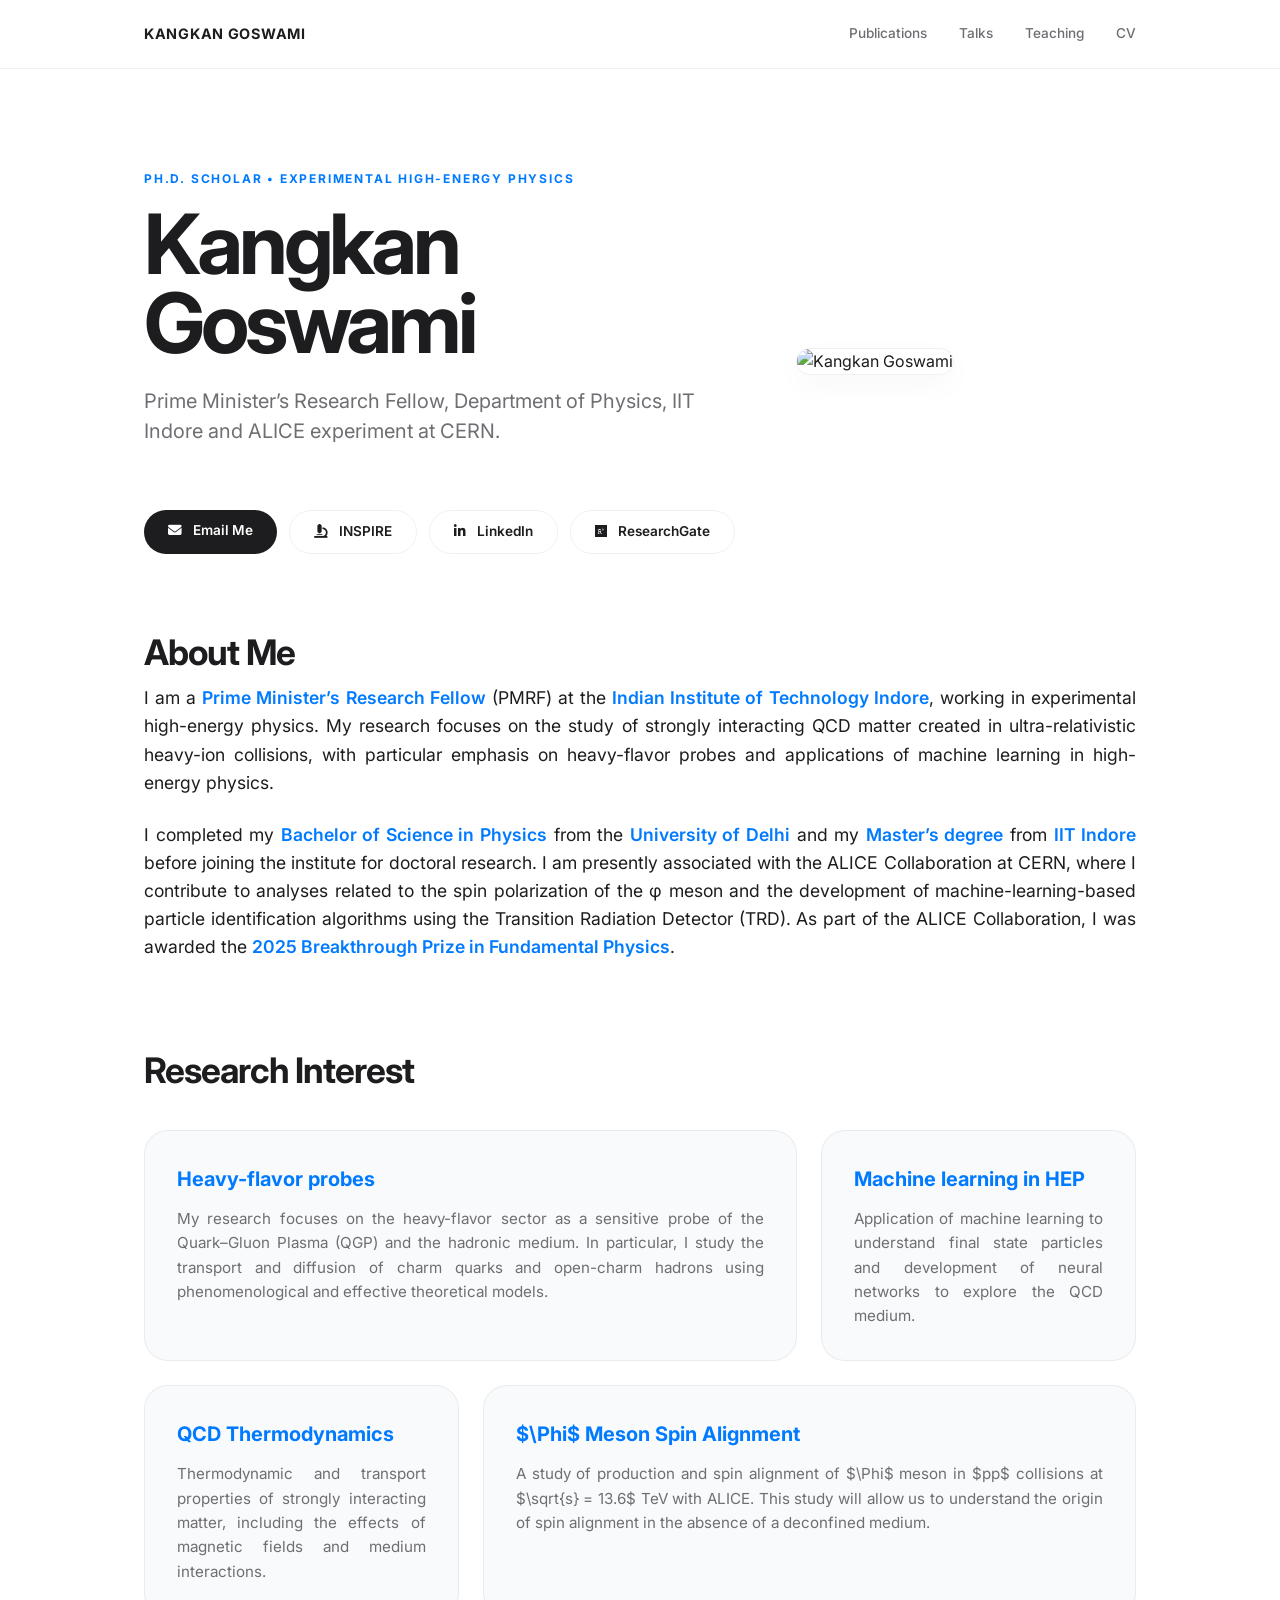
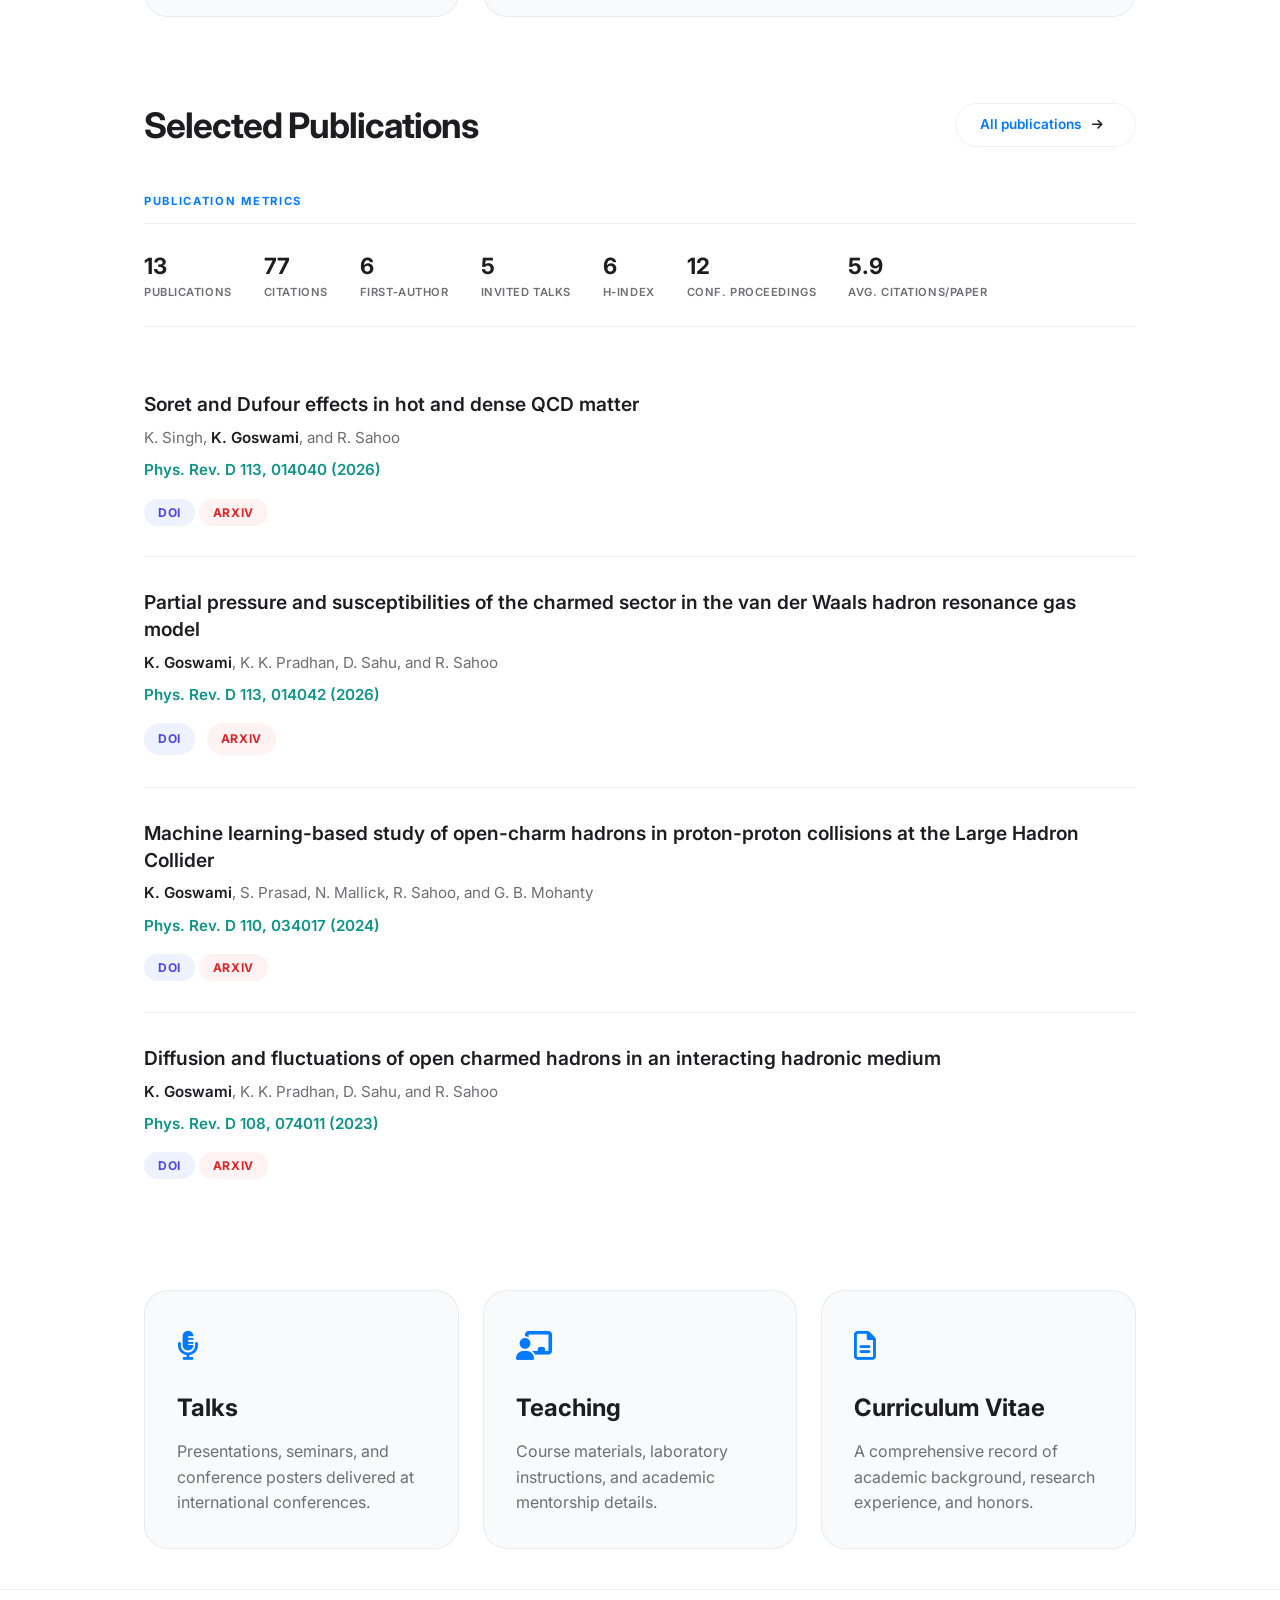
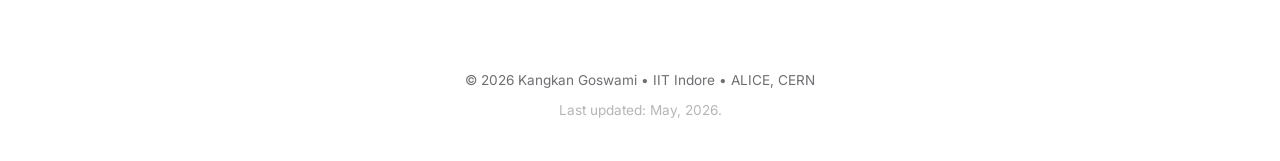
==== commit 83eb4f9d: "Add files via upload" ====
--- a/index.html
+++ b/index.html
@@ -1,213 +1,224 @@
 <!DOCTYPE html>
 <html lang="en">
 <head>
-<meta charset="UTF-8">
-<meta name="viewport" content="width=device-width, initial-scale=1">
-<title>Kangkan Goswami</title>
-
-<link href="https://fonts.googleapis.com/css2?family=Inter:wght@300;400;500;600&display=swap" rel="stylesheet">
-<link rel="stylesheet" href="https://cdnjs.cloudflare.com/ajax/libs/font-awesome/6.5.0/css/all.min.css">
-
-<link rel="stylesheet" href="styles.css">
+    <meta charset="UTF-8" />
+    <meta name="viewport" content="width=device-width, initial-scale=1.0" />
+    <title>Kangkan Goswami | Experimental High-Energy Physics</title>
+
+    <link rel="preconnect" href="https://fonts.googleapis.com">
+    <link rel="preconnect" href="https://fonts.gstatic.com" crossorigin>
+    <link href="https://fonts.googleapis.com/css2?family=Inter:wght@300;400;500;600;700&display=swap" rel="stylesheet">
+    <link rel="stylesheet" href="https://cdnjs.cloudflare.com/ajax/libs/font-awesome/6.5.0/css/all.min.css">
+    
+    <link rel="stylesheet" href="styles.css">
+
+    <link rel="stylesheet" href="https://cdn.jsdelivr.net/npm/katex@0.16.9/dist/katex.min.css">
+    <script defer src="https://cdn.jsdelivr.net/npm/katex@0.16.9/dist/katex.min.js"></script>
+    <script defer src="https://cdn.jsdelivr.net/npm/katex@0.16.9/dist/contrib/auto-render.min.js"
+        onload="renderMathInElement(document.body, {
+        delimiters: [
+            {left: '$$', right: '$$', display: true},
+            {left: '$', right: '$', display: false},
+            {left: '\\(', right: '\\)', display: false},
+            {left: '\\[', right: '\\]', display: true}
+        ],
+        throwOnError : false
+        });">
+    </script>
 </head>
-
 <body>
 
-<nav class="top-nav">
-  <div class="nav-container">
+<nav class="navbar">
+    <div class="container nav-inner">
+        <div class="logo">Kangkan Goswami</div>
+        <div class="nav-links">
+            <a href="#publications">Publications</a>
+            <a href="talks.html">Talks</a>
+            <a href="teaching.html">Teaching</a>
+            <a href="cv.html">CV</a>
+        </div>
+    </div>
+</nav>
+
+<main class="container">
+    <section class="hero">
+        <div class="hero-content">
+            <span class="hero-label">Ph.D. Scholar • Experimental High-Energy Physics</span>
+            <h1 class="hero-name">Kangkan<br>Goswami</h1>
+            <p class="hero-subtitle">
+                Prime Minister’s Research Fellow, Department of Physics, IIT Indore and ALICE experiment at CERN.
+            </p>
+        <div style="display: flex; gap: 12px; flex-wrap: wrap;">
+        <div class="hero-actions">
+            <a href="mailto:kangkan.goswami@cern.ch" class="btn-header-action primary-action">
+                <i class="fas fa-envelope"></i> Email Me
+            </a>
+            <a href="https://inspirehep.net/authors/2108812" target="_blank" class="btn-header-action">
+                <i class="fas fa-microscope"></i> INSPIRE
+            </a>
+            <a href="https://www.linkedin.com/in/kangkan-goswami-ab6349161/" target="_blank" class="btn-header-action">
+                <i class="fab fa-linkedin-in"></i> LinkedIn
+            </a>
+            <a href="https://www.researchgate.net/profile/Kangkan-Goswami-2" target="_blank" class="btn-header-action">
+                <i class="fab fa-researchgate"></i> ResearchGate
+            </a>
+        </div>
+        </div>
+        </div>
+        <div class="hero-image-wrapper">
+            <img src="kangkan.JPG" alt="Kangkan Goswami" class="profile-img">
+        </div>
+    </section>
+
+    <section class="section" id="about">
+        <h2 class="section-header">About Me</h2>
+        <div class="about-text" style="margin-top: 32px;">
+            <p style="margin-bottom: 24px;">
+                I am a 
+                <span class="highlight">Prime Minister’s Research Fellow</span> (PMRF) 
+                at the 
+                <span class="highlight">Indian Institute of Technology Indore</span>, 
+                working in experimental high-energy physics. My research focuses on the study of strongly interacting QCD matter created in ultra-relativistic heavy-ion collisions, with particular emphasis on heavy-flavor probes and applications of machine learning in high-energy physics.
+            </p>
+
+            <p>
+                I completed my 
+                <span class="highlight">Bachelor of Science in Physics</span> 
+                from the 
+                <span class="highlight">University of Delhi</span> 
+                and my 
+                <span class="highlight">Master’s degree</span> 
+                from 
+                <span class="highlight">IIT Indore</span> 
+                before joining the institute for doctoral research. I am presently associated with the ALICE Collaboration at CERN, where I contribute to analyses related to the spin polarization of the φ meson and the development of machine-learning-based particle identification algorithms using the Transition Radiation Detector (TRD). As part of the ALICE Collaboration, I was awarded the 
+                <span class="highlight">2025 Breakthrough Prize in Fundamental Physics</span>.
+            </p>
+        </div>
+    </section>
+
     
-    <div class="nav-left">
-      <a href="index.html" class="active">Home</a>
-      <a href="publications.html">Publications</a>
-      <a href="talks.html">Talks</a>
-      <a href="teaching.html">Teaching</a>
-      <a href="cv.html">CV</a>
+
+    <section class="section" id="research">
+        <h2 class="section-header">Research Interest</h2>
+        <div class="bento-grid" style="margin-top: 32px;">
+            <div class="bento-card" style="grid-column: span 2;">
+                <h3>Heavy-flavor probes</h3>
+                <p>My research focuses on the heavy-flavor sector as a sensitive probe of the Quark–Gluon Plasma (QGP) and the hadronic medium. In particular, I study the transport and diffusion of charm quarks and open-charm hadrons using phenomenological and effective theoretical models.</p>
+            </div>
+            <div class="bento-card">
+                <h3>Machine learning in HEP</h3>
+                <p>Application of machine learning to understand final state particles and development of neural networks to explore the QCD medium.</p>
+            </div>
+            <div class="bento-card">
+                <h3>QCD Thermodynamics</h3>
+                <p>Thermodynamic and transport properties of strongly interacting matter, including the effects of magnetic fields and medium interactions.</p>
+            </div>
+            <div class="bento-card" style="grid-column: span 2;">
+                <h3>$\Phi$ Meson Spin Alignment</h3>
+                <p>A study of production and spin alignment of $\Phi$ meson in $pp$ collisions at $\sqrt{s} = 13.6$ TeV with ALICE. This study will allow us to understand the origin of spin alignment in the absence of a deconfined medium.</p>
+            </div>
+        </div>
+    </section>
+
+    <section class="section" id="publications">
+        <div class="section-header-row">
+            <h2 class="section-header">Selected Publications</h2>
+            <a href="publications.html" class="btn-header-action">
+                    <span style="color: var(--academic-blue);"> All publications</span> <i class="fas fa-arrow-right" style="font-size: 0.75rem; margin-left: 8px;"></i>
+            </a>
+        </div>
+        
+        <div style="margin-bottom: 12px;">
+            <span class="hero-label" style="margin-bottom: 0; font-size: 0.7rem; color: var(--academic-blue);">Publication Metrics</span>
+        </div>
+
+        <div class="metrics-bar">
+            <div class="metric-item"><span class="metric-val">13</span><span class="metric-lab">Publications</span></div>
+            <div class="metric-item"><span class="metric-val">77</span><span class="metric-lab">Citations</span></div>
+            <div class="metric-item"><span class="metric-val">6</span><span class="metric-lab">First-Author</span></div>
+            <div class="metric-item"><span class="metric-val">5</span><span class="metric-lab">Invited Talks</span></div>
+            <div class="metric-item"><span class="metric-val">6</span><span class="metric-lab">h-index</span></div>
+            <div class="metric-item"><span class="metric-val">12</span><span class="metric-lab">Conf. Proceedings</span></div>
+            <div class="metric-item"><span class="metric-val">5.9</span><span class="metric-lab">Avg. Citations/Paper</span></div>
+        </div>
+
+        <div class="pub-list">
+
+            <div class="pub-item">
+                <div class="pub-title">Soret and Dufour effects in hot and dense QCD matter</div>
+                <div class="pub-authors">K. Singh, <strong>K. Goswami</strong>, and R. Sahoo</div>
+                <div class="pub-journal">Phys. Rev. D 113, 014040 (2026)</div>
+                <a href="https://doi.org/10.1103/q97t-xs31" target="blank" class="btn btn-doi">DOI</a>
+                <a href="https://arxiv.org/abs/2509.18946" target="blank" class="btn btn-arxiv">arXiv</a>
+            </div>
+
+            <div class="pub-item">
+                <div class="pub-title">Partial pressure and susceptibilities of the charmed sector in the van der Waals hadron resonance gas model</div>
+                <div class="pub-authors"><strong>K. Goswami</strong>, K. K. Pradhan, D. Sahu, and R. Sahoo</div>
+                <div class="pub-journal">Phys. Rev. D 113, 014042 (2026)</div>
+                <div class="btn-group">
+                    <a href="https://doi.org/10.1103/49ks-t17n" target="_blank" class="btn btn-doi">DOI</a>
+                    <a href="https://arxiv.org/abs/2508.07716" target="_blank" class="btn btn-arxiv">arXiv</a>
+                </div>
+            </div>
+
+            <div class="pub-item">
+                <div class="pub-title">Machine learning-based study of open-charm hadrons in proton-proton collisions at the Large Hadron Collider</div>
+                <div class="pub-authors"><strong>K. Goswami</strong>, S. Prasad, N. Mallick, R. Sahoo, and G. B. Mohanty</div>
+                <div class="pub-journal">Phys. Rev. D 110, 034017 (2024)</div>
+                <a href="https://doi.org/10.1103/PhysRevD.110.034017" target="blank" class="btn btn-doi">DOI</a>
+                <a href="https://arxiv.org/abs/2404.09839" target="_blank" class="btn btn-arxiv">arXiv</a>
+            </div>
+
+            <div class="pub-item">
+                <div class="pub-title">Diffusion and fluctuations of open charmed hadrons in an interacting hadronic medium</div>
+                <div class="pub-authors"><strong>K. Goswami</strong>, K. K. Pradhan, D. Sahu, and R. Sahoo</div>
+                <div class="pub-journal">Phys. Rev. D 108, 074011 (2023)</div>
+                <a href="https://doi.org/10.1103/PhysRevD.108.074011" target="blank" class="btn btn-doi">DOI</a>
+                <a href="https://arxiv.org/abs/2307.04396" target="_blank" class="btn btn-arxiv">arXiv</a>
+            </div>
+
+
+    </section>
+
+    <section class="section" id="explore">
+        <div class="bento-grid nav-cards">
+            <a href="talks.html" class="bento-card nav-tile">
+                <div class="tile-icon"><i class="fas fa-microphone-alt"></i></div>
+                <div class="tile-content">
+                    <h3>Talks</h3>
+                    <p>Presentations, seminars, and conference posters delivered at international conferences.</p>
+                </div>
+                <i class="fas fa-arrow-right tile-arrow"></i>
+            </a>
+
+            <a href="teaching.html" class="bento-card nav-tile">
+                <div class="tile-icon"><i class="fas fa-chalkboard-teacher"></i></div>
+                <div class="tile-content">
+                    <h3>Teaching</h3>
+                    <p>Course materials, laboratory instructions, and academic mentorship details.</p>
+                </div>
+                <i class="fas fa-arrow-right tile-arrow"></i>
+            </a>
+
+            <a href="cv.html" class="bento-card nav-tile">
+                <div class="tile-icon"><i class="far fa-file-alt"></i></div>
+                <div class="tile-content">
+                    <h3>Curriculum Vitae</h3>
+                    <p>A comprehensive record of academic background, research experience, and honors.</p>
+                </div>
+                <i class="fas fa-arrow-right tile-arrow"></i>
+            </a>
+        </div>
+    </section>
+</main>
+
+<footer class="footer">
+    <div class="container">
+        <p>© 2026 Kangkan Goswami • IIT Indore • ALICE, CERN</p>
+        <p style="margin-top: 8px; opacity: 0.5;">Last updated: May, 2026.</p>
     </div>
-
-    <div class="nav-right">
-  <div class="theme-toggle-wrapper">
-    
-    <i class="fas fa-sun toggle-icon sun"></i>
-
-    <label class="theme-switch">
-      <input type="checkbox" id="themeToggle" onchange="toggleTheme()">
-      <span class="slider"></span>
-    </label>
-
-    <i class="fas fa-moon toggle-icon moon"></i>
-
-  </div>
-</div>
-
-  </div>
-</nav>
-
-<div class="container">
-
-  <!-- LEFT -->
-  <div class="main">
-
-    <h1><span>Kangkan Goswami</span> </h1>
-    <div class="subtitle">
-      Prime Minister’s Research Fellow  <br> Experimental High-Energy Physics · ALICE Experiment, CERN
-    </div>
-
-<div class="section">
-  <h2>About</h2>
-
-  <p>
-    I am a 
-    <span class="highlight">Prime Minister’s Research Fellow</span> (PMRF) 
-    at the 
-    <span class="highlight">Indian Institute of Technology Indore</span>, 
-    working in experimental high-energy physics. My research focuses on the study of strongly interacting QCD matter created in ultra-relativistic heavy-ion collisions, with particular emphasis on heavy-flavor probes and applications of machine learning in high-energy physics.
-  </p>
-
-  <p>
-    I completed my 
-    <span class="highlight">Bachelor of Science in Physics</span> 
-    from the 
-    <span class="highlight">University of Delhi</span> 
-    and my 
-    <span class="highlight">Master’s degree</span> 
-    from 
-    <span class="highlight">IIT Indore</span> 
-    before joining the institute for doctoral research. I am presently associated with the ALICE Collaboration at CERN, where I contribute to analyses related to the spin polarization of the φ meson and the development of machine-learning-based particle identification algorithms using the Transition Radiation Detector (TRD). As part of the ALICE Collaboration, I was awarded the 
-    <span class="highlight">2025 Breakthrough Prize in Fundamental Physics</span>.
-  </p>
-</div>
-</div>
-
-  <!-- RIGHT -->
-  <div class="sidebar">
-
-    <img src="kangkan.JPG" alt="Kangkan Goswami" class="profile-img">
-
-    <div class="contact-card">
-
-      <div class="contact-title">Contact</div>
-
-      <div class="address">
-        Department of Physics<br>
-        IIT Indore, Madhya Pradesh<br>
-        India
-      </div>
-
-      <div class="contact-item">
-        <i class="fas fa-envelope"></i>
-        <a href="mailto:kangkan.goswami@cern.ch">kangkan.goswami@cern.ch</a>
-      </div>
-
-      <div class="contact-item">
-        <i class="fas fa-book"></i>
-        <a href="https://inspirehep.net/authors/2108812" target="_blank">INSPIRE-HEP</a>
-      </div>
-
-      <div class="contact-item">
-        <i class="fab fa-orcid"></i>
-        <a href="https://orcid.org/0000-0002-0476-1005" target="_blank">ORCID</a>
-      </div>
-      <div class="contact-item">
-        <i class="fab fa-linkedin"></i>
-        <a href="https://www.linkedin.com/in/kangkan-goswami-ab6349161/" 
-          target="_blank" 
-          rel="noopener noreferrer">
-          LinkedIn
-        </a>
-      </div>
-
-    </div>
-
-  </div>
-
-</div>
-
-<div class="research-fullwidth">
-<div class="section">
-  <div class="section-title">Research Interests</div>
-
-  <div class="research-grid">
-
-    <!-- CARD 1 -->
-    <div class="research-card">
-      <img src="images/HF.png" alt="Heavy-flavor probes">
-
-      <h3>Heavy-flavor probes</h3>
-
-      <p>
-        Transport and diffusion of charm quarks and open-charm hadrons, 
-        and fluctuations in the charmed sector as probes of the medium.
-      </p>
-    </div>
-
-    <!-- CARD 2 -->
-    <div class="research-card">
-      <img src="images/ML.png" alt="Machine learning in HEP">
-
-      <h3>Machine learning in HEP</h3>
-
-      <p>
-        Application of machine learning to classify final state particles 
-        carrying heavy-flavor imprints. Development of neural networks 
-        to explore the QCD medium.
-      </p>
-    </div>
-
-    <!-- CARD 3 -->
-    <div class="research-card">
-      <img src="images/QCD_thermo.png" alt="QCD Thermodynamics">
-
-      <h3>QCD Thermodynamics</h3>
-
-      <p>
-        Thermodynamic and transport properties of strongly interacting 
-        matter, including the effects of magnetic fields and medium interactions.
-      </p>
-    </div>
-
-  </div>
-</div>
-</div>
-</div>
-
-<div class="publications-container">
-  <div class="section-title">Publication Overview</div>
-
-  <div class="metrics">
-
-    <div class="metric-card">
-      <div class="metric-value">9</div>
-      <div class="metric-label">Publications</div>
-    </div>
-
-    <div class="metric-card">
-      <div class="metric-value">72</div>
-      <div class="metric-label">Citations</div>
-    </div>
-
-    <div class="metric-card">
-      <div class="metric-value">6</div>
-      <div class="metric-label">h-index</div>
-    </div>
-
-    <div class="metric-card">
-      <div class="metric-value">12</div>
-      <div class="metric-label">Conference Proceedings</div>
-    </div>
-
-    <div class="metric-card">
-      <div class="metric-value">8</div>
-      <div class="metric-label">Average citations per paper</div>
-    </div>
-
-  </div>
-
-  <div class="cv-small" style="margin-top: 15px;">
-    Full list available on:
-    <a href="https://inspirehep.net/authors/2108812?ui-citation-summary=true" target="_blank">INSPIRE-HEP</a> 
-  </div>
-</div>
-
-<script src="theme.js"></script>
+</footer>
+
 </body>
 </html>
--- a/styles.css
+++ b/styles.css
@@ -1,991 +1,321 @@
-/* =====================================================
-   1. THEME SYSTEM (Gruvbox Dark + Light)
-   ===================================================== */
-
 :root {
-  /* LIGHT (default) */
-    --bg: #ffffff;
-    --bg-secondary: #f7f7f5;
-
-    --text: #1a1a1a;
-    --text-soft: #333333;
-    --text-muted: #888888;
-
-    --accent-blue: #4f7edb;
-    --accent-blue-hover: #4f7edb;
-    --accent-yellow: #dac614;
-    --accent-purple: #6c3483;
-    --accent-green: #1e8449;
-    --accent-red: #922b21;
-    --accent-main: #458588;
-
-    --border: #e0e0e0;
-}
-
-body.dark-mode {
-  /* DARK mode (toggled) */
-  --bg: #2a2a2a;
-  --bg-secondary: #1d2021;
-
-  --text: #e5e7eb;
-  --text-soft: #d5c4a1;
-  --text-muted: #928374;
-
-  --accent-blue: #5b9bd5;
-  --accent-blue-hover: #82b4e0;
-  --accent-yellow: #b4c009;
-  --accent-purple: #a07cbf;
-  --accent-green: #5aab7f;
-  --accent-red: #c0665a;
-
-  --border: #3c3836;
-}
-
-
-/* =====================================================
-   2. BASE
-   ===================================================== */
+    --bg-white: #FFFFFF;
+    --bg-subtle: #F9FAFB;
+    --text-main: #1D1D1F;
+    --text-muted: #6E6E73;
+    --academic-blue: #007AFF;
+    --academic-teal: #0D9488;
+    --border-light: rgba(0, 0, 0, 0.06);
+    --radius-apple: 24px;
+    --grad-fresh: linear-gradient(135deg, #007AFF 0%, #0D9488 100%);
+}
+
+* { margin: 0; padding: 0; box-sizing: border-box; }
+html { scroll-behavior: smooth; }
 
 body {
-  margin: 0;
-  font-family: 'Inter', sans-serif;
-  background-color: var(--bg);
-  color: var(--text);
-  line-height: 1.7;
-  transition: background-color 0.7s ease, color 0.7s ease;
-}
-
-a {
-  color: var(--accent-blue);
-  text-decoration: none;
-}
-
-a:hover {
-  color: var(--accent-blue-hover);
-}
-
-
-/* =====================================================
-   3. NAVBAR
-   ===================================================== */
-
-.top-nav {
-  position: fixed;
-  top: 0;
-  width: 100%;
-  background-color: var(--bg-secondary);
-  border-bottom: 1px solid var(--border);
-  z-index: 1000;
-  transition: background-color 0.5s ease, border-color 0.5s ease;
-}
-
-.nav-container {
-  display: flex;
-  justify-content: space-between;
-  align-items: center;
-  padding: 14px 40px;
-}
-
-.nav-left {
-  display: flex;
-  gap: 28px;
-}
-
-.nav-right {
-  display: flex;
-  align-items: center;
-}
-
-.top-nav a {
-  color: var(--text-muted);
-  font-size: 15px;
-}
-
-.top-nav a.active {
-  color: var(--accent-blue);
-}
-
-
-/* =====================================================
-   4. LAYOUT (Homepage grid)
-   ===================================================== */
-/* =========================================
-   RESEARCH INTERESTS GRID
-   ========================================= */
-/* =========================================
-   FULL WIDTH RESEARCH SECTION
-   ========================================= */
-
-.research-fullwidth {
-  max-width: 1100px;
-  margin: 40px auto 80px auto;
-  padding: 0 20px;
-}
-
-.research-fullwidth .section {
-  max-width: 1100px;
-  margin: 0 auto;
-}
-.research-fullwidth .section h2 {
-  padding-left: 14px;
-}
-.research-fullwidth h2 {
-  margin-bottom: 35px;
-}
-.research-grid {
-  display: grid;
-  grid-template-columns: repeat(3, minmax(0, 330px));
-  justify-content: center;
-  gap: 34px;
-  margin-top: 25px;
-}
-
-.research-card img {
-  width: 100%;
-  border-radius: 10px;
-  margin-bottom: 18px;
-  opacity: 0.95;
-  transition: transform 0.25s ease, opacity 0.25s ease;
-}
-
-.research-card:hover img {
-  transform: translateY(-4px);
-  opacity: 1;
-}
-
-.research-card h3 {
-  font-size: 20px;
-  font-weight: 500;
-  color: var(--accent-blue);
-  margin-bottom: 12px;
-}
-
-.research-card p {
-  font-size: 15px;
-  color: var(--text-soft);
-  line-height: 1.7;
-  text-align: left;
-}
-
-/* =========================================
-   RESPONSIVE
-   ========================================= */
-
-@media (max-width: 1100px) {
-  .research-grid {
-    grid-template-columns: 1fr;
-    gap: 40px;
-  }
-}
-.container {
-  max-width: 1100px;
-  margin: 120px auto 80px auto;
-  padding: 0 20px;
-  display: grid;
-  grid-template-columns: 2fr 1fr;
-  gap: 60px;
-}
-
-.main h1 {
-  font-size: 60px;
-  font-weight: 600;
-  color: var(--text);
-  margin-bottom: 6px;
-}
-
-.main h1 span {
-  color: var(--accent-main);
-}
-
-.subtitle {
-  color: var(--text-muted);
-  font-size: 20px;
-  margin-bottom: 10px;
-}
-
-
-/* =====================================================
-   5. CONTENT SECTIONS
-   ===================================================== */
-
-.section {
-  margin-top: 45px;
-  padding-left: 14px;
-}
-
-.section h2 {
-  font-size: 30px;
-  font-weight: 500;
-  margin-bottom: 12px;
-  color: #4f7edb;
-}
-.section h3 {
-  font-size: 16px;
-  font-weight: 500;
-  margin-bottom: 12px;
-  color: var(--text);
-}
-
-.highlight {
-  color: #4f7edb;
-  font-weight: 600;
-}
-.section p {
-  color: var(--text-soft);
-  font-size: 15px;
-  text-align: justify;
-}
-
-.research-list {
-  margin-top: 10px;
-  padding-left: 18px;
-}
-
-.research-list li {
-  margin-bottom: 10px;
-  color: var(--text-soft);
-}
-
-.research-list strong {
-  color: var(--accent-blue-hover);
-}
-
-
-/* =====================================================
-   6. SIDEBAR (Profile + Contact)
-   ===================================================== */
-
-.sidebar {
-  text-align: left;
-}
+    font-family: 'Inter', sans-serif;
+    background-color: var(--bg-white);
+    color: var(--text-main);
+    line-height: 1.6;
+    -webkit-font-smoothing: antialiased;
+}
+
+.container { max-width: 1040px; margin: 0 auto; padding: 0 24px; }
+
+/* Frosted Glass Navbar */
+.navbar {
+    position: sticky;
+    top: 0;
+    z-index: 1000;
+    background: rgba(255, 255, 255, 0.5);
+    backdrop-filter: saturate(180%) blur(20px);
+    -webkit-backdrop-filter: blur(20px);
+    border-bottom: 1px solid var(--border-light);
+}
+
+.nav-inner { display: flex; justify-content: space-between; align-items: center; height: 68px; }
+.logo { font-weight: 700; font-size: 0.9rem; letter-spacing: 0.05em; text-transform: uppercase; color: var(--text-main); }
+.nav-links { display: flex; gap: 32px; }
+.nav-links a { text-decoration: none; color: var(--text-muted); font-size: 0.85rem; font-weight: 500; transition: color 0.2s; }
+.nav-links a:hover { color: var(--academic-blue); }
+
+/* Headers & Gradient Utility */
+.grad-header {
+    background: var(--grad-fresh);
+    -webkit-background-clip: text;
+    -webkit-text-fill-color: transparent;
+    background-clip: text;
+    display: inline-block;
+}
+
+.section-header-row {
+    display: flex;
+    justify-content: space-between;
+    align-items: center;
+    margin-bottom: 40px;
+}
+
+/* Hero Section */
+.hero { padding: 100px 0 30px; display: grid; grid-template-columns: 1fr 340px; gap: 60px; align-items: center; }
+.hero-label { font-size: 0.75rem; font-weight: 700; text-transform: uppercase; letter-spacing: 0.15em; color: var(--academic-blue); margin-bottom: 16px; display: block; }
+.hero-name { font-size: 5.2rem; font-weight: 700; letter-spacing: -0.05em; line-height: 0.95; margin-bottom: 24px; color: var(--text-main); }
+.hero-subtitle { font-size: 1.25rem; color: var(--text-muted); font-weight: 400; max-width: 560px; margin-bottom: 40px; line-height: 1.5; }
 
 .profile-img {
-  width: 100%;
-  border-radius: 10px;
-  margin-bottom: 25px;
-}
-
-.contact-card {
-  padding: 18px 20px;
-  background-color: var(--bg-secondary);
-  border-left: 3px solid var(--accent-purple);
-  border-radius: 6px;
-  transition: background-color 0.5s ease, border-color 0.5s ease;
-}
-
-.contact-title {
-  font-size: 14px;
-  color: var(--text-muted);
-  margin-bottom: 12px;
-}
-
-.contact-item {
-  margin-bottom: 12px;
-}
-
-.contact-item i {
-  width: 18px;
-  margin-right: 6px;
-  color: var(--text-muted);
-}
-
-.contact-item a {
-  color: var(--accent-blue);
-  font-size: 14px;
-}
-
-.contact-item a:hover {
-  color: var(--accent-blue-hover);
-}
-
-.address {
-  font-size: 13px;
-  color: var(--text-muted);
-  margin-bottom: 15px;
-}
-
-
-/* =====================================================
-   7. THEME TOGGLE (Slider + Icons)
-   ===================================================== */
-
-.theme-toggle-wrapper {
-  display: flex;
-  align-items: center;
-  gap: 10px;
-}
-
-/* Icons */
-.toggle-icon {
-  font-size: 13px;
-  transition: all 0.25s ease;
-}
-
-.moon {
-  color: var(--text-muted);
-}
-
-.sun {
-  color: var(--text-muted);
-}
-
-body.dark-mode .sun {
-  opacity: 0.4;
-}
-
-body.dark-mode .moon {
-  opacity: 1;
-  color: var(--accent-blue);
-}
-
-/* Slider */
-.theme-switch {
-  position: relative;
-  width: 42px;
-  height: 22px;
-}
-
-.theme-switch input {
-  opacity: 0;
-  width: 0;
-  height: 0;
-}
-
-.slider {
-  position: absolute;
-  inset: 0;
-  background-color: var(--border);
-  border-radius: 30px;
-  cursor: pointer;
-  transition: background-color 0.4s ease;
-}
-
-/* Knob */
-.slider::before {
-  content: "";
-  position: absolute;
-  height: 16px;
-  width: 16px;
-  left: 3px;
-  top: 3px;
-  background-color: var(--text);
-  border-radius: 50%;
-  transition: transform 0.4s ease, background-color 0.4s ease;
-}
-
-/* Active state */
-input:checked + .slider {
-  background-color: var(--accent-blue);
-}
-
-input:checked + .slider::before {
-  transform: translateX(20px);
-}
-
-
-/* =====================================================
-   8. HOVER EFFECTS (Gruvbox subtle glow)
-   ===================================================== */
-
-.theme-toggle-wrapper:hover .toggle-icon {
-  transform: translateY(-1px);
-}
-
-body:not(.dark-mode) .theme-toggle-wrapper:hover .moon {
-  text-shadow: 0 0 6px rgba(136, 136, 136, 0.4);
-}
-
-body.dark-mode .theme-toggle-wrapper:hover .sun {
-  text-shadow: 0 0 6px rgba(26, 82, 118, 0.35);
-}
-
-
-/* =====================================================
-   9. RESPONSIVE
-   ===================================================== */
-
-@media (max-width: 800px) {
-  .container {
-    grid-template-columns: 1fr;
-  }
-}
-
-/* =====================================================
-   10. PUBLICATIONS PAGE
-   ===================================================== */
-/* =====================================================
-   PUBLICATIONS LAYOUT (separate from homepage)
-   ===================================================== */
-
-.publications-container {
-  max-width: 1100px;              /* narrower = better readability */
-  margin: 120px auto 80px auto;
-  padding: 0 20px;
-}
-/* Page title (override homepage style slightly) */
-h1 {
-  font-size: 40px;
-  color: var(--accent-main);
-}
-
-/* Section headers (Journal / Conference) */
-.section-title {
-  margin-top: 32px;
-  font-size: 32px;
-  border-bottom: 1px solid var(--border);
-  padding-bottom: 5px;
-  font-size: 30px;
-  font-weight: 500;
-  color: var(--accent-blue);
-}
-
-/* Individual publication block */
-.pub {
-  margin-top: 28px;
-  padding-bottom: 22px;
-  border-bottom: 1px solid var(--border);
-  position: relative;
-  padding-left: 16px;
-  transition: transform 0.2s ease;
-}
-
-/* Left accent bar */
-.pub::before {
-  content: "";
-  position: absolute;
-  left: 0;
-  top: 6px;
-  width: 3px;
-  height: 70%;
-  background: var(--accent-red);
-  opacity: 0.6;
-}
-
-/* Hover effect */
-.pub:hover {
-  transform: translateX(6px);
-}
-
-/* Title */
-.pub-title {
-  font-size: 18px;
-  margin-bottom: 5px;
-  line-height: 1.4;
-}
-
-/* Authors */
-.pub-authors {
-  color: var(--text-muted);
-  font-size: 14px;
-}
-
-.pub-authors strong {
-  color: var(--text);
-}
-
-/* Journal info */
-.pub-journal {
-  color: var(--text-muted);
-  font-size: 14px;
-  margin: 5px 0 10px;
-}
-
-/* Buttons (DOI / arXiv / Link) */
+    width: 100%;
+    height: 440px;
+    object-fit: cover;
+    border-radius: var(--radius-apple);
+    box-shadow: 0 10px 30px rgba(0, 0, 0, 0.03);
+    border: 1px solid var(--border-light);
+}
+
+/* Content Sections */
+.section { padding: 40px 0; }
+.section-header { font-size: 2.2rem; font-weight: 700; letter-spacing: -0.03em; }
+.about-text { margin-top: 4px !important; font-size: 1.1rem; color: var(--text-main); text-align: justify; max-width: 1040px; }
+.highlight { color: var(--academic-blue); font-weight: 600; }
+
+/* Bento Grid */
+.bento-grid { display: grid; grid-template-columns: repeat(3, 1fr); gap: 24px; }
+.bento-card {
+    background: var(--bg-subtle);
+    padding: 32px;
+    border-radius: var(--radius-apple);
+    border: 1px solid var(--border-light);
+    text-align: justify;
+    transition: all 0.3s ease;
+}
+.bento-card:hover { transform: translateY(-5px); box-shadow: 0 10px 30px rgba(0,0,0,0.04); }
+.bento-card h3 { font-size: 1.25rem; margin-bottom: 12px; color: var(--academic-blue); }
+.bento-card p { color: var(--text-muted); font-size: 0.95rem; font-weight: 400; line-height: 1.6; }
+
+/* Metrics Bar */
+.metrics-bar {
+    display: flex;
+    flex-wrap: wrap;
+    gap: 32px;
+    padding: 24px 0;
+    border-top: 1px solid var(--border-light);
+    border-bottom: 1px solid var(--border-light);
+    margin-bottom: 32px;
+}
+.metric-item { display: flex; flex-direction: column; }
+.metric-val { font-size: 1.4rem; font-weight: 700; color: var(--text-main); }
+.metric-lab { font-size: 0.7rem; color: var(--text-muted); font-weight: 600; text-transform: uppercase; letter-spacing: 0.05em; }
+
+/* 1. Base styles for the button container */
+.hero-actions {
+    display: flex;
+    gap: 12px;
+    flex-wrap: wrap; /* [cite: 46] */
+    margin-top: 24px;
+}
+
+/* 2. Specific style for the primary action button */
+.btn-header-action.primary-action {
+    background: var(--text-main);
+    color: white;
+    border: none;
+}
+
+.btn-header-action i {
+    margin-right: 8px; /* Precise spacing for icons [cite: 44] */
+}
+
+/* Publications List */
+.pub-item { padding: 32px 0; border-bottom: 1px solid var(--border-light); }
+.pub-item:last-child { border-bottom: none; }
+.pub-title { font-size: 1.2rem; font-weight: 600; margin-bottom: 8px; line-height: 1.4; color: var(--text-main); }
+.pub-authors { font-size: 0.95rem; color: var(--text-muted); margin-bottom: 8px; }
+.pub-authors strong { color: var(--text-main); font-weight: 600; }
+.pub-journal { font-size: 0.95rem; color: var(--academic-teal); font-weight: 600; font-style: normal; margin-bottom: 16px; }
+
+.btn-group { display: flex; gap: 12px; }
 .btn {
-  padding: 4px 10px;
-  font-size: 11px;
-  border-radius: 5px;
-  margin-right: 8px;
-  display: inline-block;
-  font-weight: 500;
-  transition: all 0.2s ease;
-}
-
-.btn:hover {
-  transform: translateY(-1px);
-}
-
-/* Button colors (using theme variables) */
-.btn-doi {
-  background: var(--accent-green);
-  color: var(--bg);
-}
-
-.btn-arxiv {
-  background: var(--accent-red);
-  color: var(--bg);
-}
-
+    text-decoration: none;
+    padding: 6px 14px;
+    border-radius: 100px;
+    font-size: 0.75rem;
+    font-weight: 700;
+    text-transform: uppercase;
+    letter-spacing: 0.05em;
+    transition: 0.2s;
+}
+.btn-doi { background: #EEF2FF; color: #4F46E5; }
+.btn-arxiv { background: #FEF2F2; color: #DC2626; }
+.btn:hover { opacity: 0.7; }
+
+/* Buttons & Navigation Actions */
+.btn-header-action {
+    text-decoration: none;
+    padding: 10px 24px;
+    border: 1px solid var(--border-light);
+    color: var(--text-main);
+    border-radius: 100px;
+    font-size: 0.85rem;
+    font-weight: 600;
+    transition: all 0.3s cubic-bezier(0.4, 0, 0.2, 1);
+}
+.btn-header-action:hover {
+    border-color: var(--academic-blue);
+    color: var(--academic-blue);
+    box-shadow: 0 4px 12px rgba(0,0,0,0.05);
+    transform: translateY(-1px);
+}
+
+/* Footer */
+.footer { padding: 80px 0 40px; border-top: 1px solid var(--border-light); text-align: center; }
+.footer p { color: var(--text-muted); font-size: 0.85rem; }
+
+/* --- Additional Styles for Full Publication List --- */
+
+/* Section Grouping */
+.pub-group-title {
+    font-size: 1.8rem;
+    font-weight: 700;
+    margin: 60px 0 20px;
+    padding-bottom: 12px;
+    border-bottom: 2px solid var(--border-light);
+    color: var(--text-main);
+}
+
+.year-title {
+    font-size: 1.4rem;
+    font-weight: 700;
+    color: var(--academic-teal);
+    margin: 40px 0 10px;
+    display: block;
+}
+
+/* Link Button for Proceedings */
 .btn-link {
-  background: var(--accent-purple);
-  color: var(--bg);
-}
-
-/* Year grouping */
-.year-block {
-  margin-top: 50px;
-}
-
-.year-header {
-  display: flex;
-  justify-content: flex-end;
-}
-
-.year-title {
-  font-size: 30px;
-  color: var(--text-muted);
-  opacity: 0.9;
-}
-
-/* =====================================================
-   11. TALKS PAGE
-   ===================================================== */
-
-/* Container (same philosophy as publications) */
-.talks-container {
-  max-width: 1100px;
-  margin: 120px auto 80px auto;
-  padding: 0 20px;
-}
-
-/* Subtitle */
-.talks-container .subtitle {
-    font-size: 18px;
-  color: var(--text-muted);
-  margin-bottom: 30px;
-}
-
-/* Timeline wrapper */
-.timeline {
-  margin-top: 10px;
-}
-
-/* Individual talk block */
-.talk {
-  position: relative;
-  padding-left: 16px;
-  border-bottom: 1px solid var(--border);
-  padding-bottom: 18px;
-  margin-top: 20px;
-}
-
-/* Left accent bar (same visual language as publications) */
-.talk::before {
-  content: "";
-  position: absolute;
-  left: 0;
-  top: 6px;
-  width: 3px;
-  height: 70%;
-  background: var(--accent-red);
-  border-radius: 2px;
-  opacity: 0.6;
-}
-
-/* Title */
-.talk-title {
-  font-size: 18px;
-  font-weight: 500;
-  color: var(--text);
-  line-height: 1.4;
-}
-
-/* Meta info */
-.talk-meta {
-  font-size: 13.5px;
-  color: var(--text-muted);
-}
-
-/* Location */
-.talk-location {
-  font-size: 13.5px;
-  color: var(--text-muted);
-  margin-bottom: 6px;
-}
-
-/* Button (reuse global .btn, just adjust spacing) */
-.talk .btn {
-   background: var(--accent-blue);
-  color: var(--bg);
-}
-
-/* Year grouping */
-.year-block {
-  margin-top: 50px;
-}
-
-.year-header {
-  display: flex;
-  justify-content: space-between;
-  margin-bottom: 15px;
-}
-
-.year-title {
-  font-size: 24px;
-  color: var(--text-muted);
-  opacity: 0.8;
-}
-
-/* =========================================
-   TEACHING PAGE (SIMPLE SINGLE COLUMN)
-   ========================================= */
-
-/* =====================================================
-   TEACHING PAGE
-   ===================================================== */
-
-.teaching-container {
-  max-width: 1100px;
-  margin: 120px auto 80px auto;
-  padding: 0 20px;
-}
-
-/* Main title */
-.teaching-container h1 {
-  font-size: 40px;
-  font-weight: 600;
-  color: var(--accent-main);
-  margin-bottom: 8px;
-}
-
-/* Subtitle */
-.teaching-container .subtitle {
-  font-size: 16px;
-  color: var(--text-muted);
-  margin-bottom: 35px;
-}
-
-/* Section title (same philosophy as publications) */
-.teaching-section-title {
-  margin-top: 32px;
-  margin-bottom: 25px;
-
-  font-size: 25px;
-  font-weight: 500;
-
-  color: var(--accent-blue);
-
-  border-bottom: 1px solid var(--border);
-  padding-bottom: 6px;
-}
-
-/* Wrapper section */
-.teaching-container .section {
-  margin-top: 10px;
-  padding-left: 0;
-}
-
-/* Individual teaching entry */
-.entry {
-  margin-top: 28px;
-  padding-bottom: 22px;
-
-  border-bottom: 1px solid var(--border);
-
-  position: relative;
-  padding-left: 16px;
-
-  transition: transform 0.2s ease;
-}
-
-/* Left accent bar */
-.entry::before {
-  content: "";
-
-  position: absolute;
-  left: 0;
-  top: 6px;
-
-  width: 3px;
-  height: 72%;
-
-  background: var(--accent-purple);
-
-  opacity: 0.65;
-  border-radius: 2px;
-}
-
-/* Hover effect */
-.entry:hover {
-  transform: translateX(6px);
-}
-
-/* Institution name */
-.institution {
-  font-size: 18px;
-  font-weight: 500;
-  color: var(--text);
-
-  margin-bottom: 4px;
-}
-
-/* Year */
-.year {
-  font-size: 13px;
-  color: var(--text-muted);
-
-  margin-bottom: 10px;
-}
-
-/* Course entries */
-.course {
-  font-size: 14px;
-  color: var(--text-soft);
-
-  margin-bottom: 4px;
-  line-height: 1.6;
-}
-/* =====================================================
-   CV PAGE (FULL CONTENT, DENSE LAYOUT)
-   ===================================================== */
-
-/* =====================================================
-   CV PAGE
-   ===================================================== */
-
-.cv-container {
-  max-width: 1100px;
-  margin: 120px auto 80px auto;
-  padding: 0 20px;
-}
-
-/* =========================================
-   HEADER
-   ========================================= */
-
-.cv-header {
-  margin-bottom: 45px;
-}
-
-.cv-name {
-  font-size: 42px;
-  font-weight: 600;
-  color: var(--accent-main);
-
-  margin-bottom: 6px;
-}
-
-.cv-subtitle {
-  font-size: 15px;
-  color: var(--text-muted);
-
-  margin-bottom: 14px;
-}
-
-.cv-contact {
-  display: flex;
-  flex-wrap: wrap;
-  gap: 18px;
-
-  font-size: 13px;
-  color: var(--text-soft);
-
-  margin-bottom: 18px;
-}
-
-/* =========================================
-   DOWNLOAD BUTTON
-   ========================================= */
-
-.cv-download {
-  margin-top: 8px;
-}
-
-.btn-download {
-  background: var(--accent-blue);
-  color: var(--bg);
-
-  font-size: 13px;
-  padding: 7px 14px;
-
-  border-radius: 6px;
-
-  display: inline-block;
-
-  transition: all 0.2s ease;
-}
-
-.btn-download:hover {
-  transform: translateY(-1px);
-  background: var(--accent-blue-hover);
-}
-
-.btn-download i {
-  margin-right: 6px;
-}
-
-/* =========================================
-   CV SECTIONS
-   ========================================= */
-
-.cv-section {
-  margin-top: 42px;
-}
-
-/* Section title */
-.cv-section-title {
-  margin-bottom: 22px;
-
-  font-size: 28px;
-  font-weight: 500;
-
-  color: var(--accent-blue);
-
-  border-bottom: 1px solid var(--border);
-  padding-bottom: 6px;
-}
-
-/* =========================================
-   TWO COLUMN LAYOUT
-   ========================================= */
-
-.cv-columns {
-  display: grid;
-  grid-template-columns: 1fr 1fr;
-  gap: 18px 40px;
-}
-
-/* =========================================
-   ITEMS
-   ========================================= */
-
-.cv-item {
-  position: relative;
-
-  padding-bottom: 14px;
-
-  border-bottom: 1px solid var(--border);
-
-  color: var(--text-soft);
-  font-size: 14px;
-
-  line-height: 1.6;
-
-  transition: transform 0.2s ease;
-}
-
-
-
-/* Hover */
-.cv-item:hover {
-  transform: translateX(4px);
-}
-
-/* Strong text */
-.cv-item strong {
-  color: var(--text);
-}
-
-/* =========================================
-   RESPONSIVE
-   ========================================= */
-
-@media (max-width: 800px) {
-
-  .cv-columns {
-    grid-template-columns: 1fr;
-  }
-
-}
-/* RESPONSIVE */
-@media (max-width: 800px) {
-  .cv-columns,
-  .cv-list {
-    column-count: 1;
-    grid-template-columns: 1fr;
-  }
-}
-/* =========================================
-   RESEARCH METRICS BLOCK
-   ========================================= */
-
-.metrics {
-  display: grid;
-  grid-template-columns: repeat(auto-fit, minmax(160px, 1fr));
-  gap: 16px;
-  margin-top: 20px;
-}
-
-.metric-card {
-  background: var(--bg-secondary);
-  padding: 18px;
-  border-radius: 6px;
-  border-left: 3px solid var(--accent-blue);
-  text-align: center;
-}
-
-.metric-value {
-  font-size: 22px;
-  font-weight: 600;
-  color: var(--accent-blue);
-}
-
-.metric-label {
-  font-size: 12px;
-  color: var(--text-muted);
-  margin-top: 4px;
-}
-/* NAV LINKS */
-.top-nav a {
-  color: var(--text-muted);
-  font-size: 15px;
-  position: relative;
-  transition: color 0.25s ease;
-}
-
-/* HOVER EFFECT */
-.top-nav a:hover {
-  color: var(--text);
-}
-
-/* ACTIVE LINK */
-.top-nav a.active {
-  color: var(--accent-blue);
-}
-
-/* UNDERLINE ANIMATION (clean, modern) */
-.top-nav a::after {
-  content: "";
-  position: absolute;
-  left: 0;
-  bottom: -4px;
-  width: 0%;
-  height: 2px;
-  background: var(--accent-blue);
-  transition: width 0.25s ease;
-}
-
-/* SHOW underline on hover */
-.top-nav a:hover::after {
-  width: 100%;
-}
-
-/* KEEP underline for active page */
-.top-nav a.active::after {
-  width: 100%;
-}
-
-/* CV DOWNLOAD BUTTON */
-.cv-download {
-  margin-top: 15px;
-}
-
-.btn-download {
-  background: var(--accent-blue);
-  color: var(--bg);
-  font-size: 13px;
-  padding: 6px 14px;
-  border-radius: 6px;
-  display: inline-block;
-  transition: all 0.2s ease;
-}
-
-.btn-download i {
-  margin-right: 6px;
-}
-
-/* Hover = consistent with your design language */
-.btn-download:hover {
-  transform: translateY(-1px);
-  background: var(--accent-blue-hover);
+    background: #F0FDF4; /* Light Green */
+    color: #16A34A;
+}
+
+/* Ensure the navbar link for 'Publications' stays active on this page */
+.nav-links a.active {
+    color: var(--academic-blue);
+    font-weight: 600;
+}
+
+.publications-page-header {
+    padding-top: 100px;
+    margin-bottom: 40px;
+}
+
+@media (max-width: 900px) {
+    .hero { grid-template-columns: 1fr; text-align: center; }
+    .hero-name { font-size: 3.8rem; }
+    .hero-subtitle { margin: 0 auto 40px; }
+    .profile-img { width: 280px; height: 280px; margin: 0 auto; order: -1; }
+    .bento-grid { grid-template-columns: 1fr; }
+    .section-header-row { flex-direction: column; align-items: flex-start; gap: 16px; }
+}
+
+
+/* 3. Mobile Adjustment (Inside your existing @media query) */
+@media (max-width: 900px) {
+    .hero-actions {
+        justify-content: center; /* Centers buttons on mobile [cite: 47] */
+        width: 100%;
+    }
+    
+    .btn-header-action {
+        width: auto; /* Maintains the clean, pill-shaped look [cite: 34] */
+        min-width: 140px; /* Ensures buttons are large enough for touch targets */
+        text-align: center;
+    }
+}
+
+/* 1. Grid setup for two-column navigation cards */
+.nav-cards {
+    grid-template-columns: repeat(3, 1fr) !important;
+    gap: 24px;
+}
+
+/* 2. Styling the cards as functional links */
+.nav-tile {
+    text-decoration: none;
+    display: flex;
+    flex-direction: column;
+    justify-content: space-between;
+    position: relative;
+    padding: 32px !important; /* Breathable white space [cite: 22] */
+    min-height: 180px;
+    transition: all 0.4s cubic-bezier(0.4, 0, 0.2, 1);
+}
+
+
+.tile-icon {
+    font-size: 1.8rem;
+    color: var(--academic-blue);
+    margin-bottom: 20px;
+}
+
+.nav-tile h3 {
+    font-size: 1.5rem;
+    color: var(--text-main);
+    margin-bottom: 12px;
+}
+
+.nav-tile p {
+    font-size: 1rem;
+    margin-bottom: 0;
+    text-align: left; /* Keep navigation text simple */
+}
+
+/* 3. Subtle Arrow Indicator */
+.tile-arrow {
+    position: absolute;
+    top: 32px;
+    right: 32px;
+    font-size: 0.9rem;
+    color: var(--text-muted);
+    opacity: 0;
+    transform: translateX(-10px);
+    transition: all 0.3s ease;
+}
+
+.nav-tile:hover {
+    background: var(--bg-white);
+    border-color: var(--academic-blue);
+}
+
+/* 4. Mobile adjustment: Stack cards on smaller screens */
+@media (max-width: 900px) {
+    .nav-cards {
+        grid-template-columns: 1fr !important; /* Stack to 1 column on mobile */
+    }
+}
+
+/* Styling for Slides Buttons in Talks */
+.btn-slides {
+    background: #EEF2FF; /* Soft Indigo */
+    color: #4F46E5;
+    display: inline-flex;
+    align-items: center;
+    gap: 8px;
+}
+
+.btn-slides:hover {
+    background: #E0E7FF;
+    opacity: 1;
+    transform: translateY(-1px);
+}
+
+/* Impact Pill for Achievements */
+.impact-pill {
+    font-size: 0.65rem;
+    background: var(--text-main);
+    color: white;
+    padding: 2px 10px;
+    border-radius: 100px;
+    vertical-align: middle;
+    margin-left: 10px;
+    text-transform: uppercase;
+    letter-spacing: 0.05em;
+    font-weight: 700;
 }
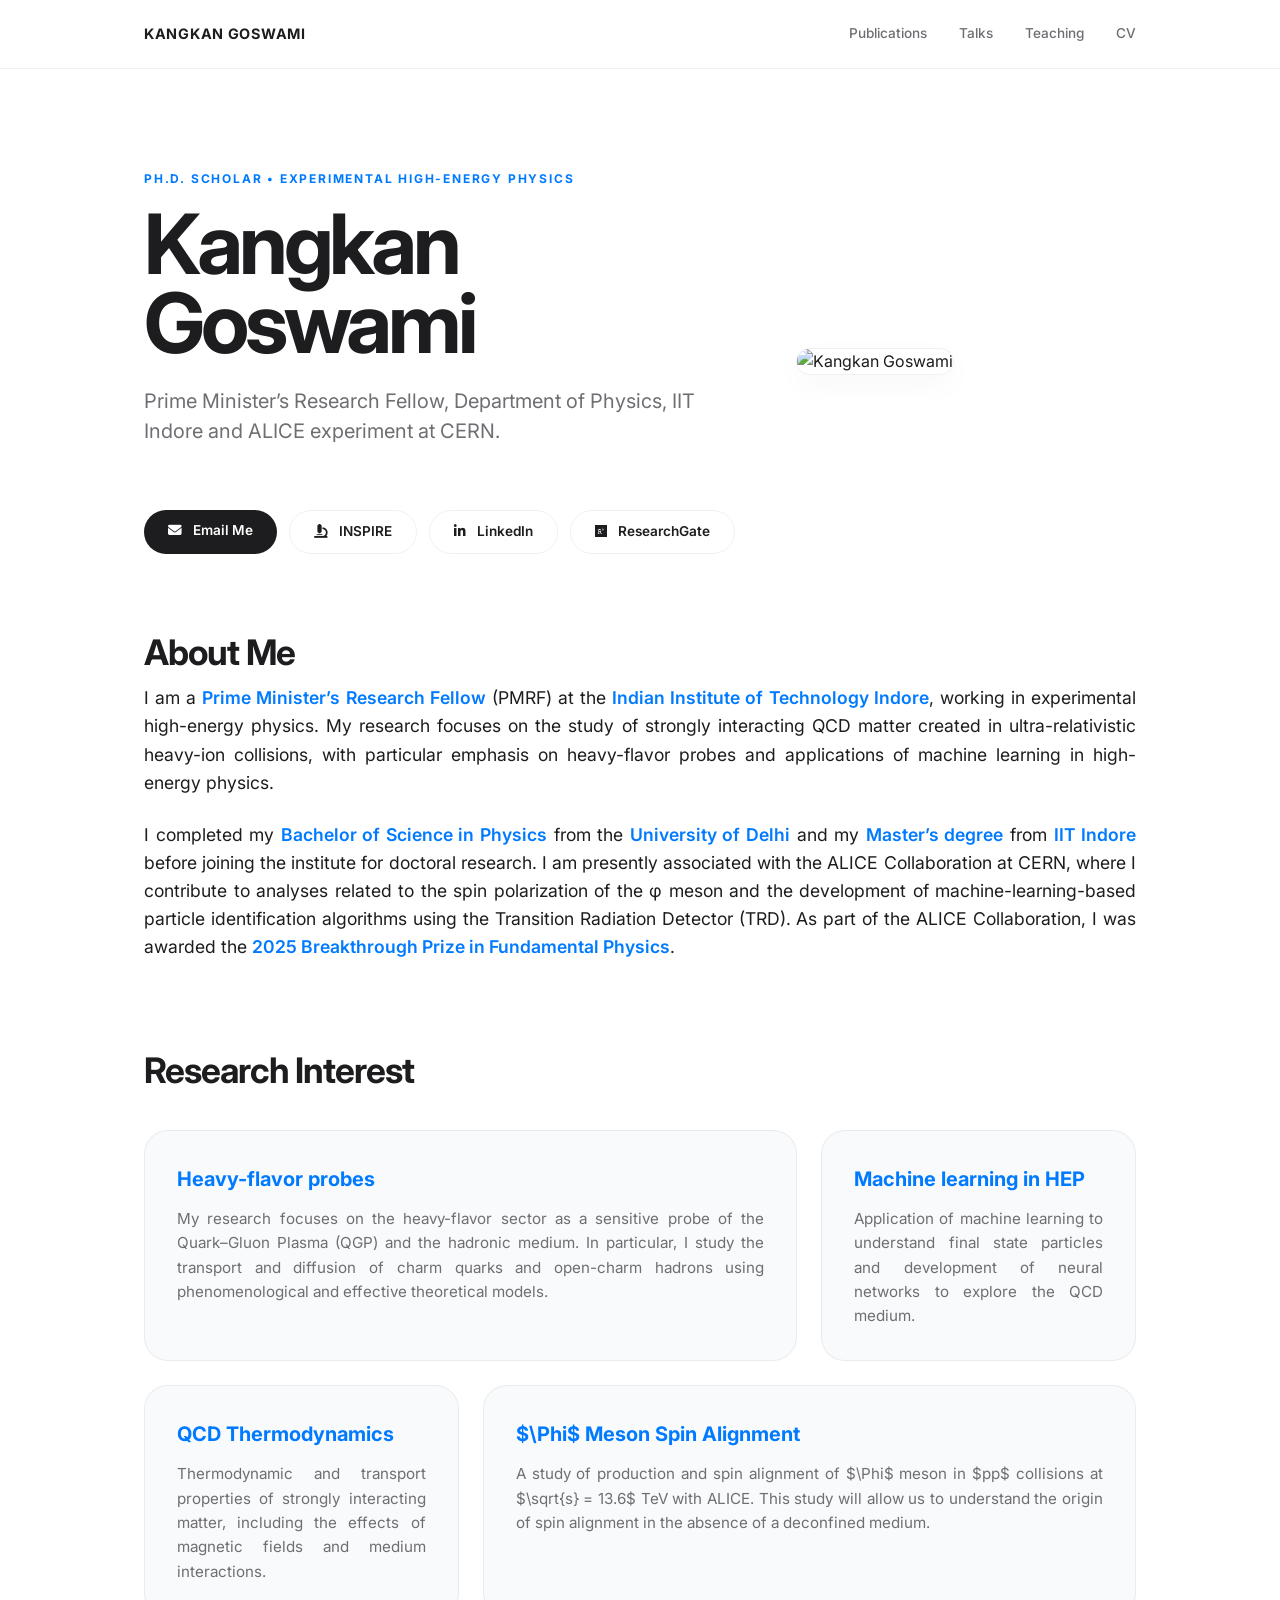
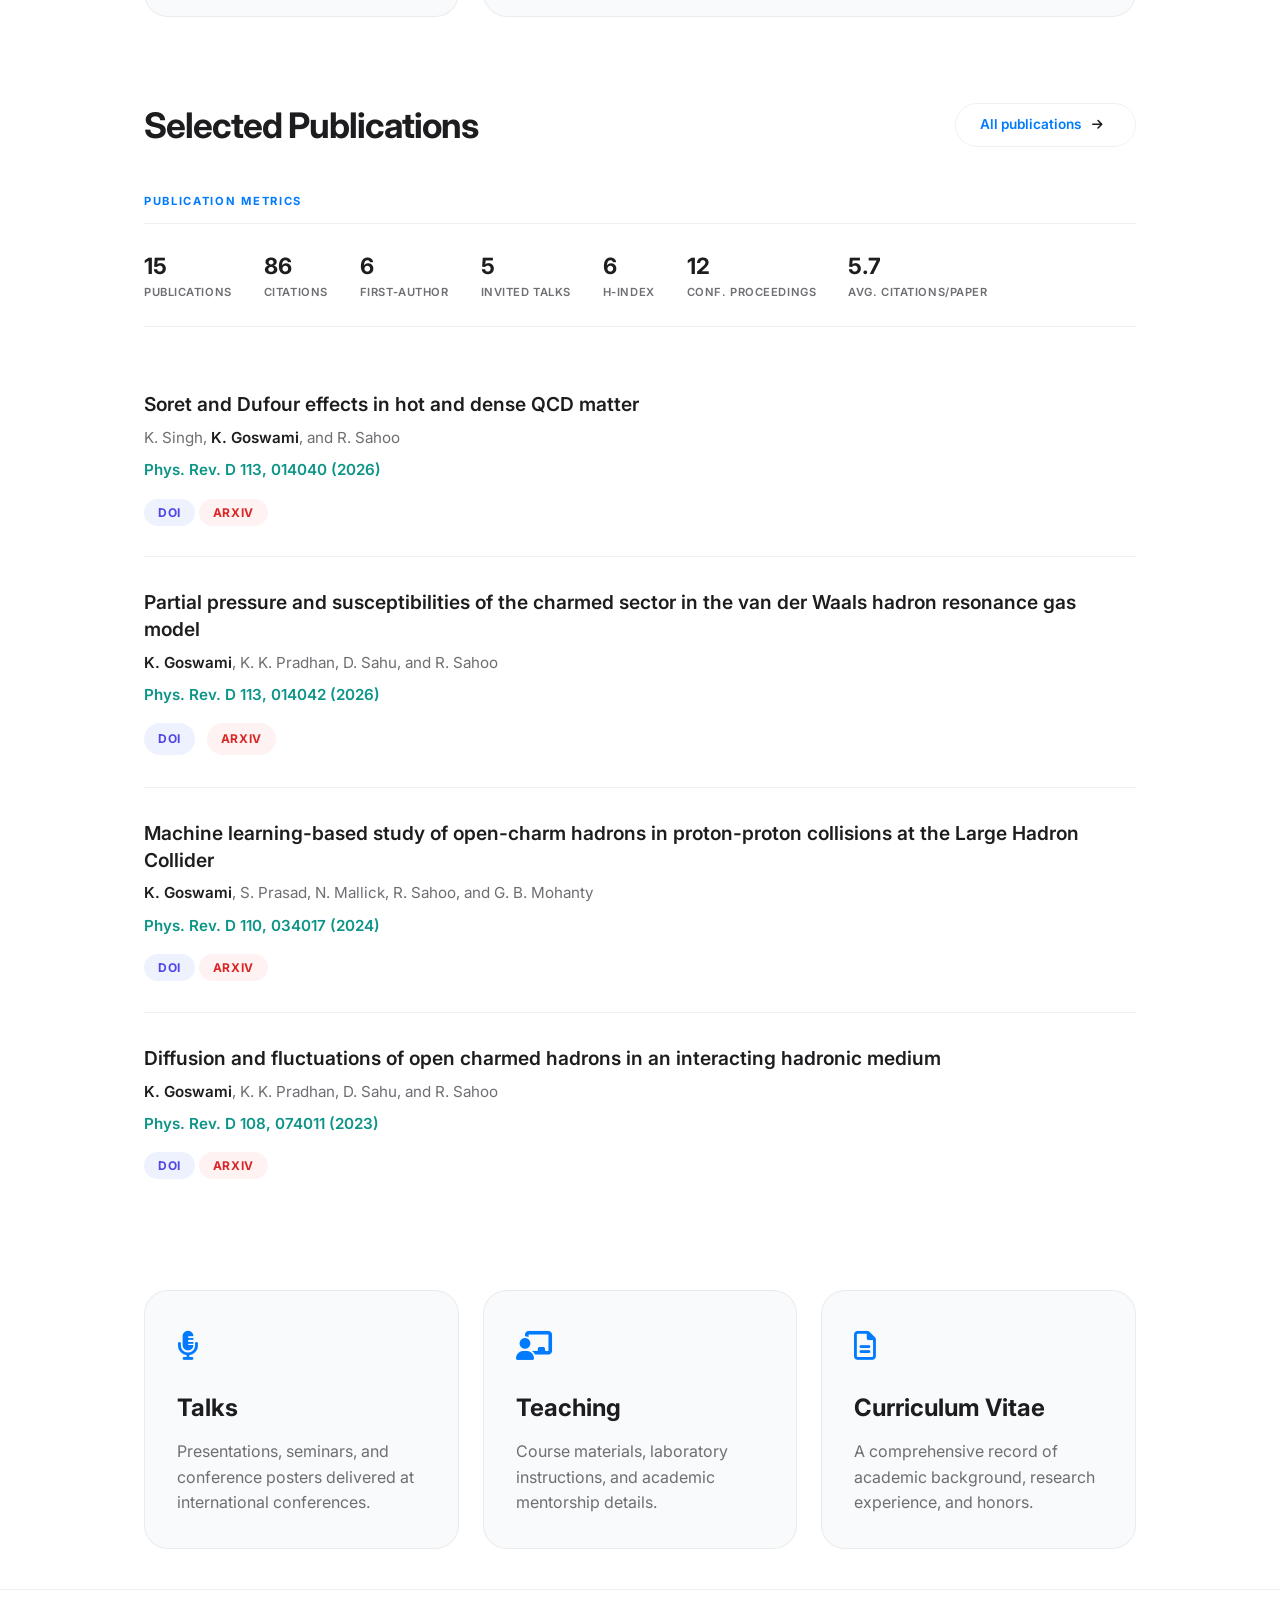
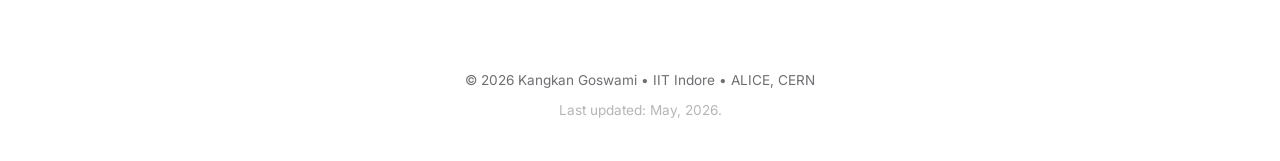
==== commit c23e07dc: "Update index.html" ====
--- a/index.html
+++ b/index.html
@@ -133,13 +133,13 @@
         </div>
 
         <div class="metrics-bar">
-            <div class="metric-item"><span class="metric-val">13</span><span class="metric-lab">Publications</span></div>
-            <div class="metric-item"><span class="metric-val">77</span><span class="metric-lab">Citations</span></div>
+            <div class="metric-item"><span class="metric-val">15</span><span class="metric-lab">Publications</span></div>
+            <div class="metric-item"><span class="metric-val">86</span><span class="metric-lab">Citations</span></div>
             <div class="metric-item"><span class="metric-val">6</span><span class="metric-lab">First-Author</span></div>
             <div class="metric-item"><span class="metric-val">5</span><span class="metric-lab">Invited Talks</span></div>
             <div class="metric-item"><span class="metric-val">6</span><span class="metric-lab">h-index</span></div>
             <div class="metric-item"><span class="metric-val">12</span><span class="metric-lab">Conf. Proceedings</span></div>
-            <div class="metric-item"><span class="metric-val">5.9</span><span class="metric-lab">Avg. Citations/Paper</span></div>
+            <div class="metric-item"><span class="metric-val">5.7</span><span class="metric-lab">Avg. Citations/Paper</span></div>
         </div>
 
         <div class="pub-list">
@@ -221,4 +221,4 @@
 </footer>
 
 </body>
-</html>+</html>
